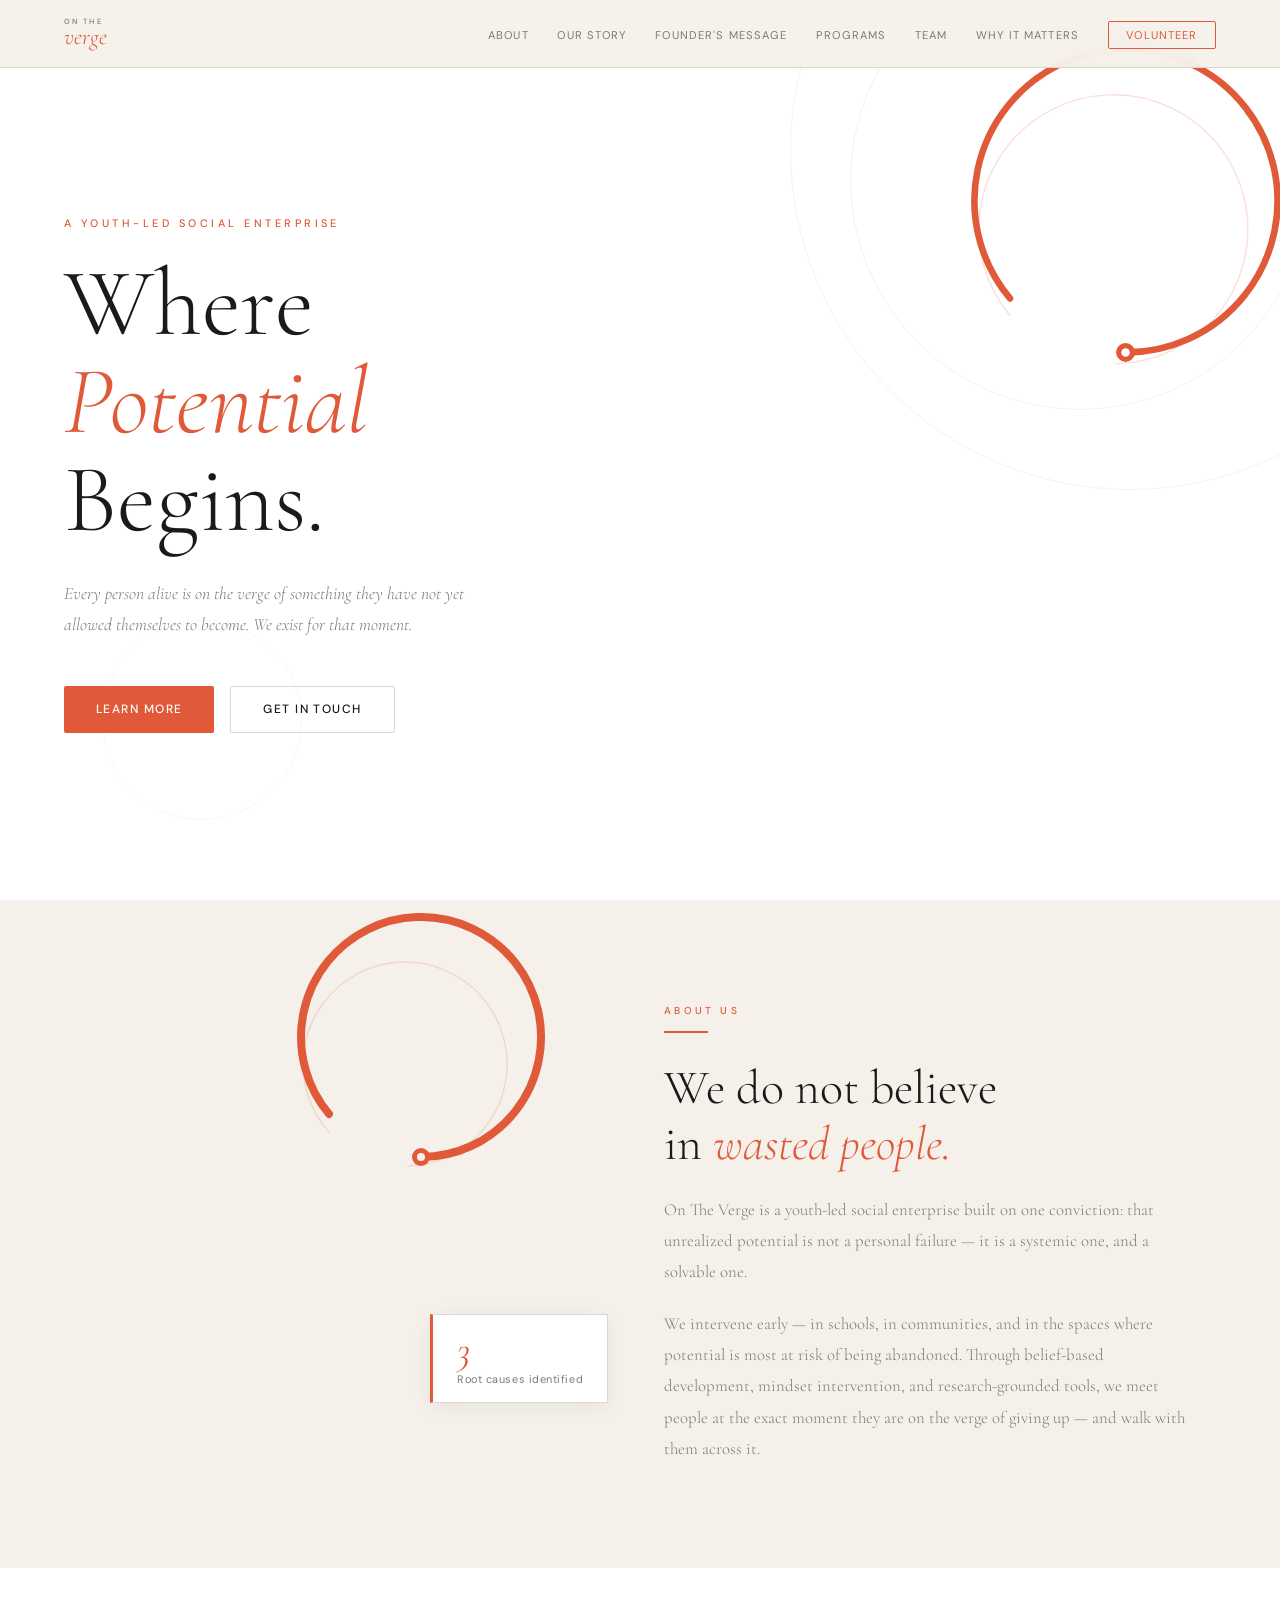
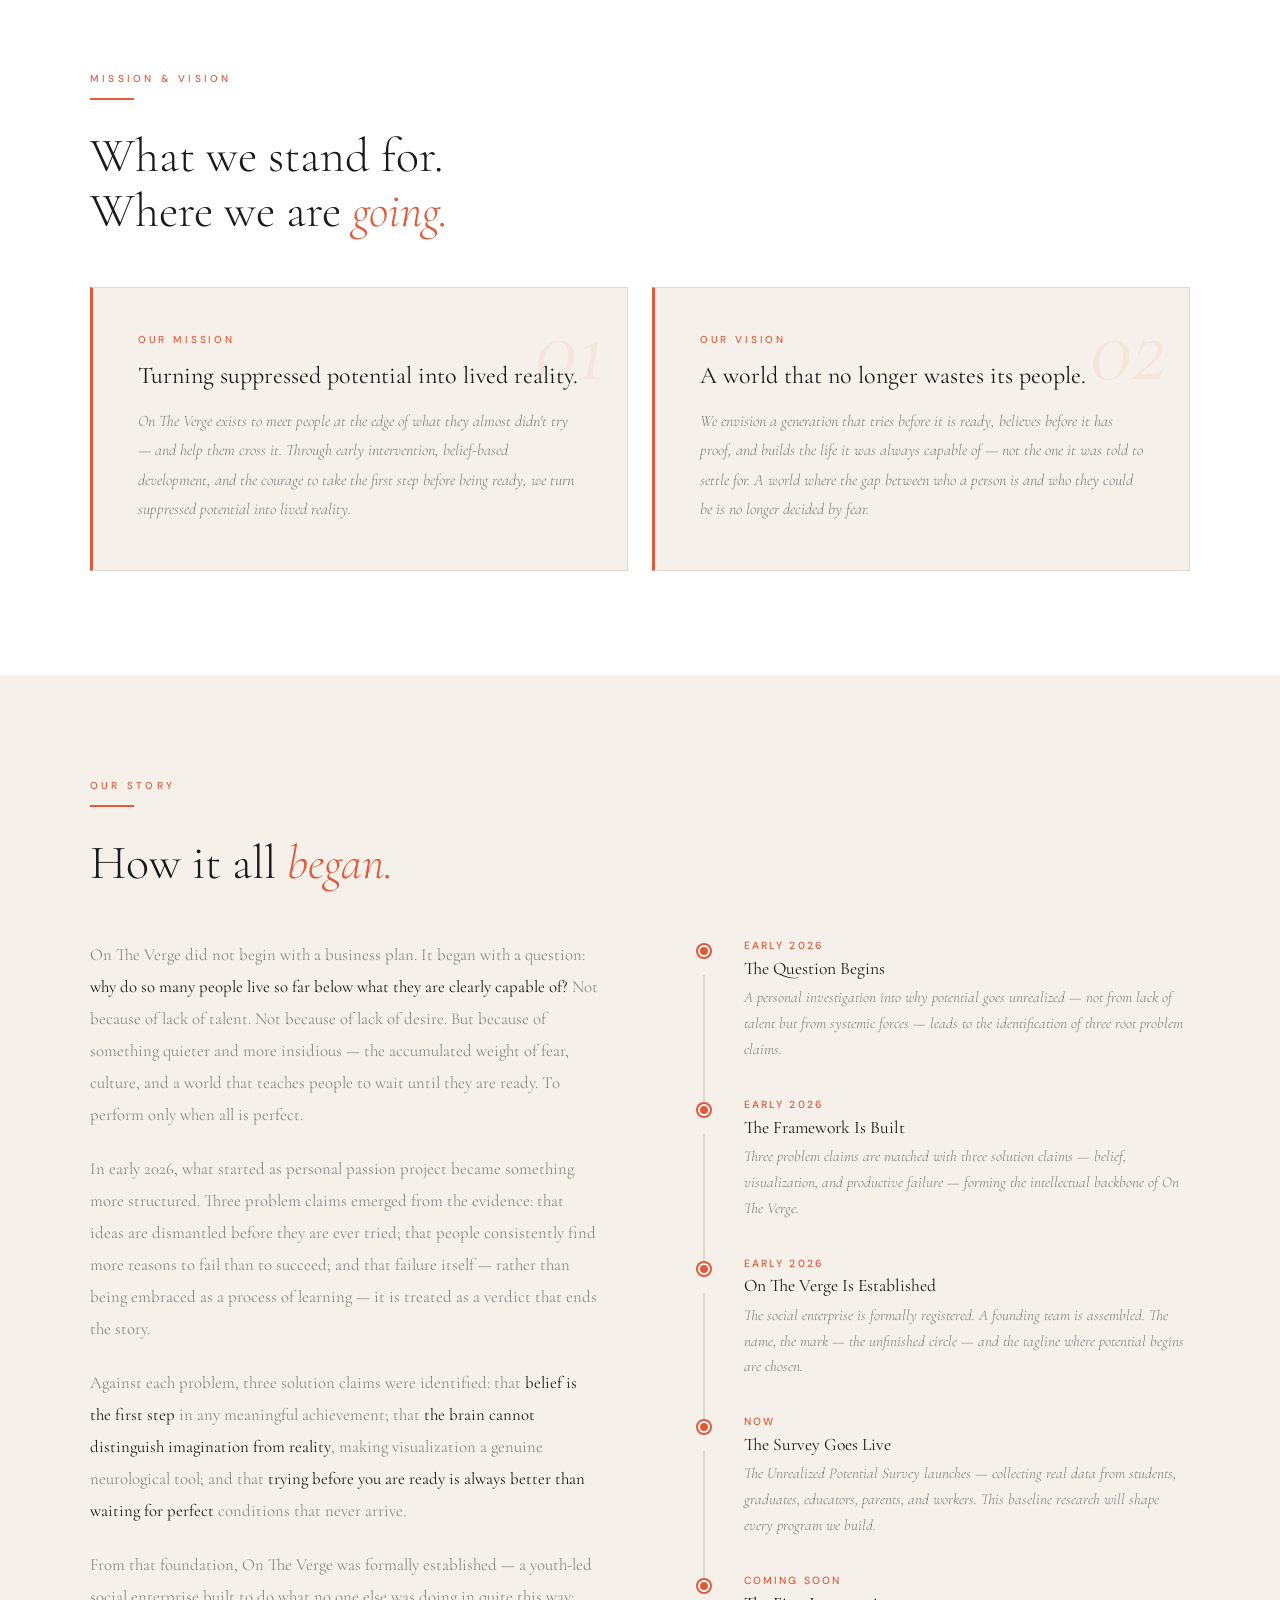
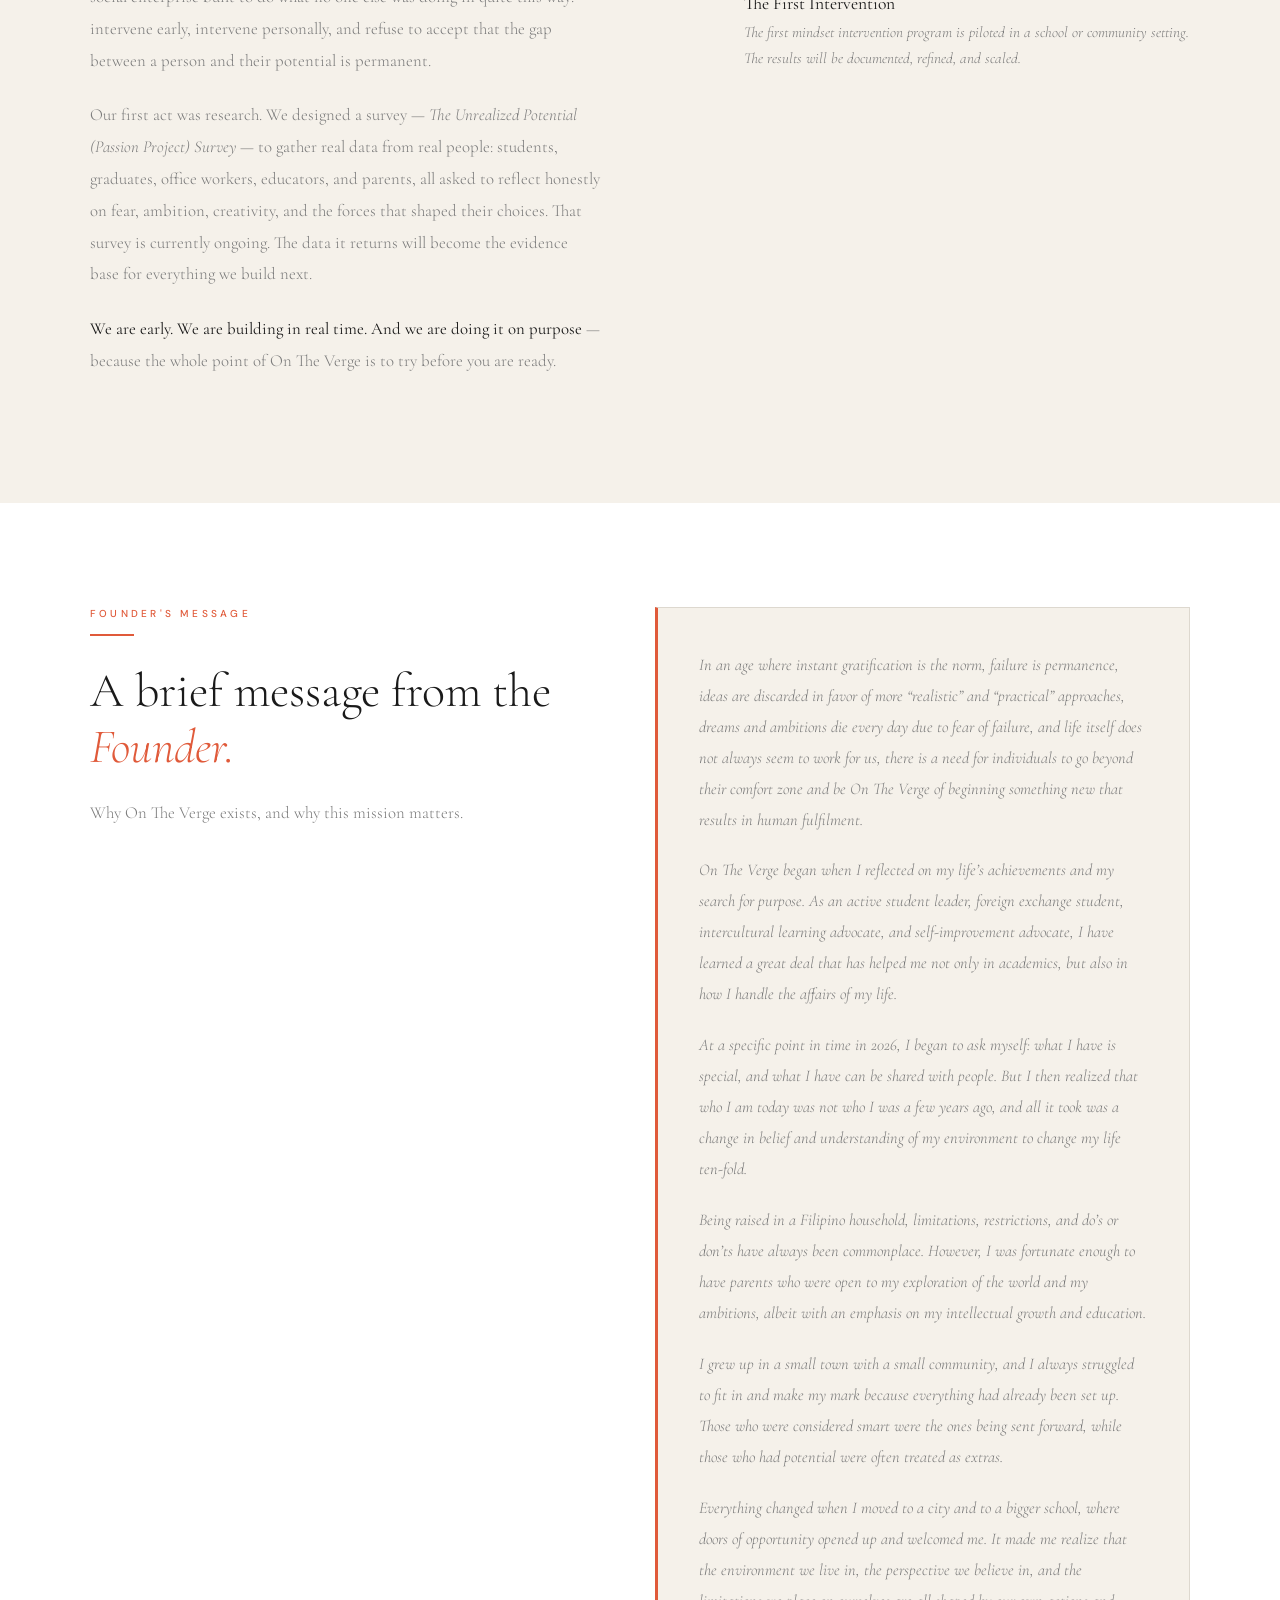
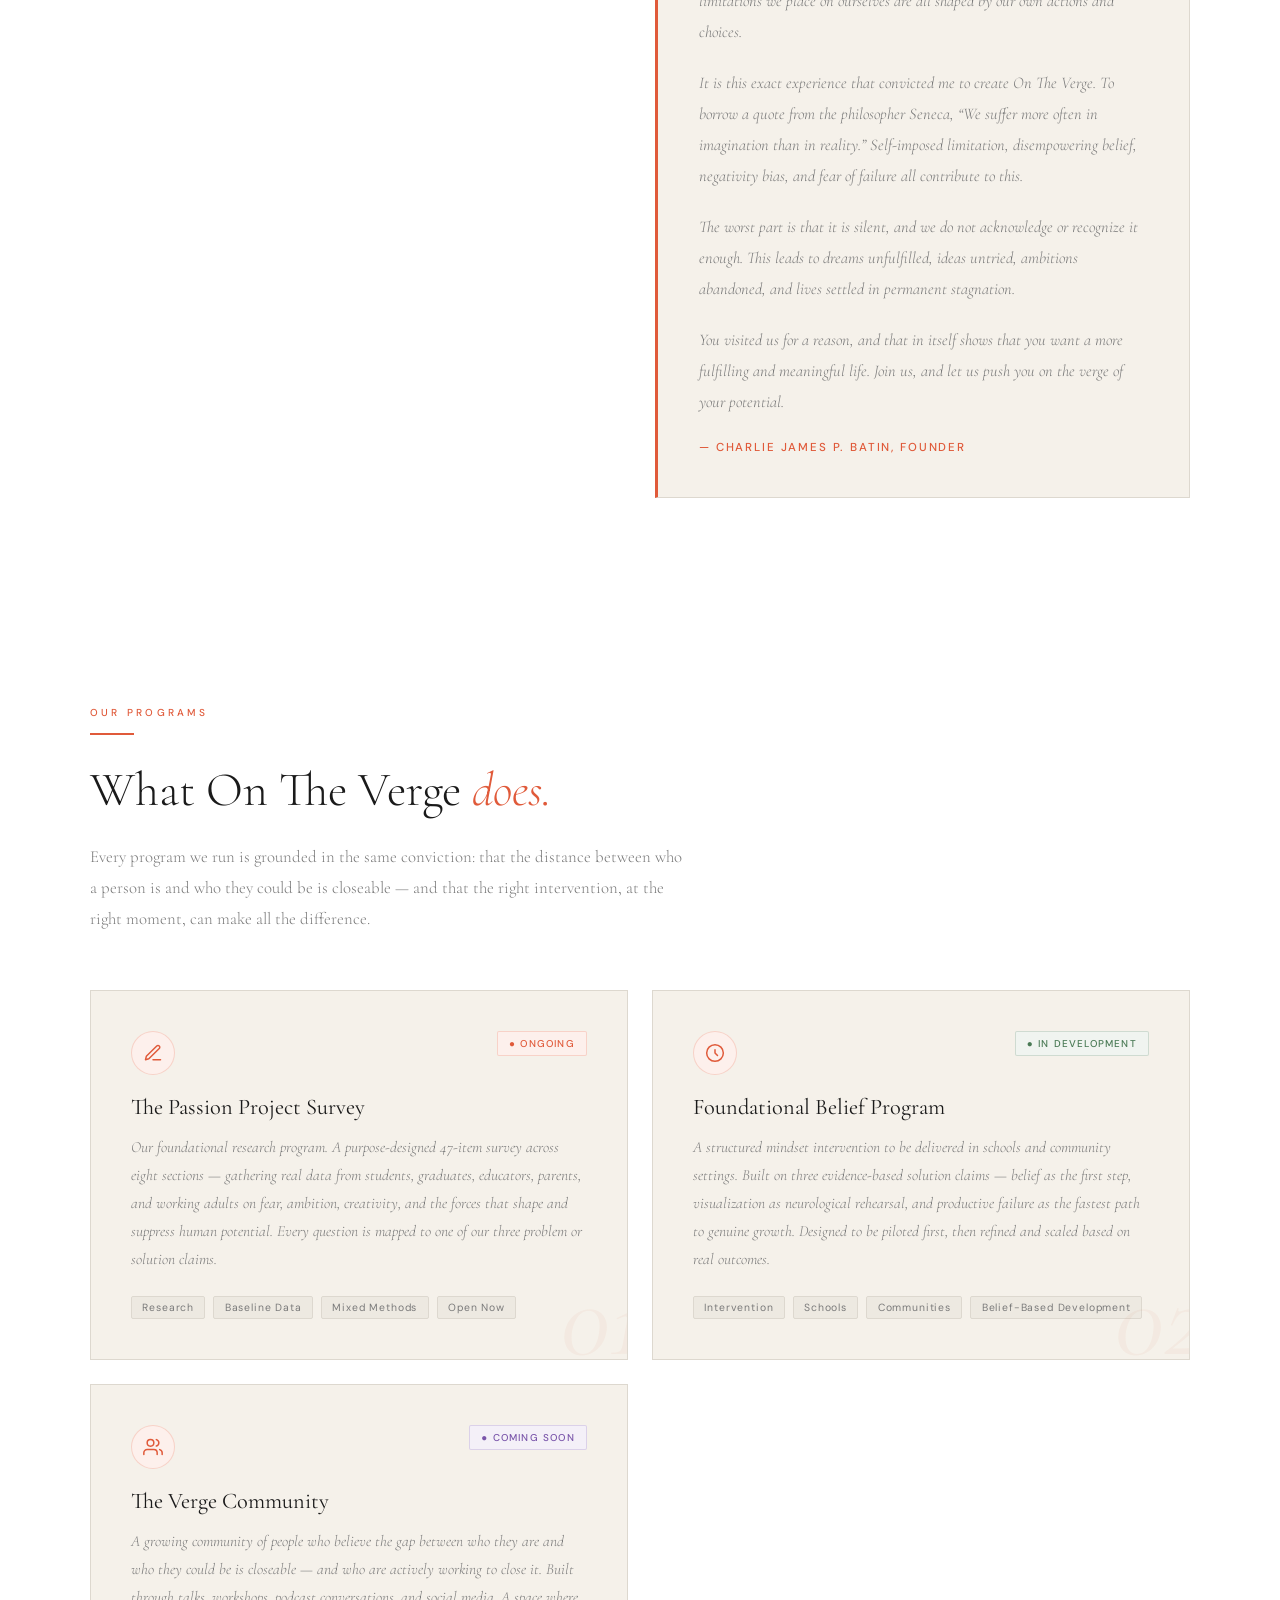
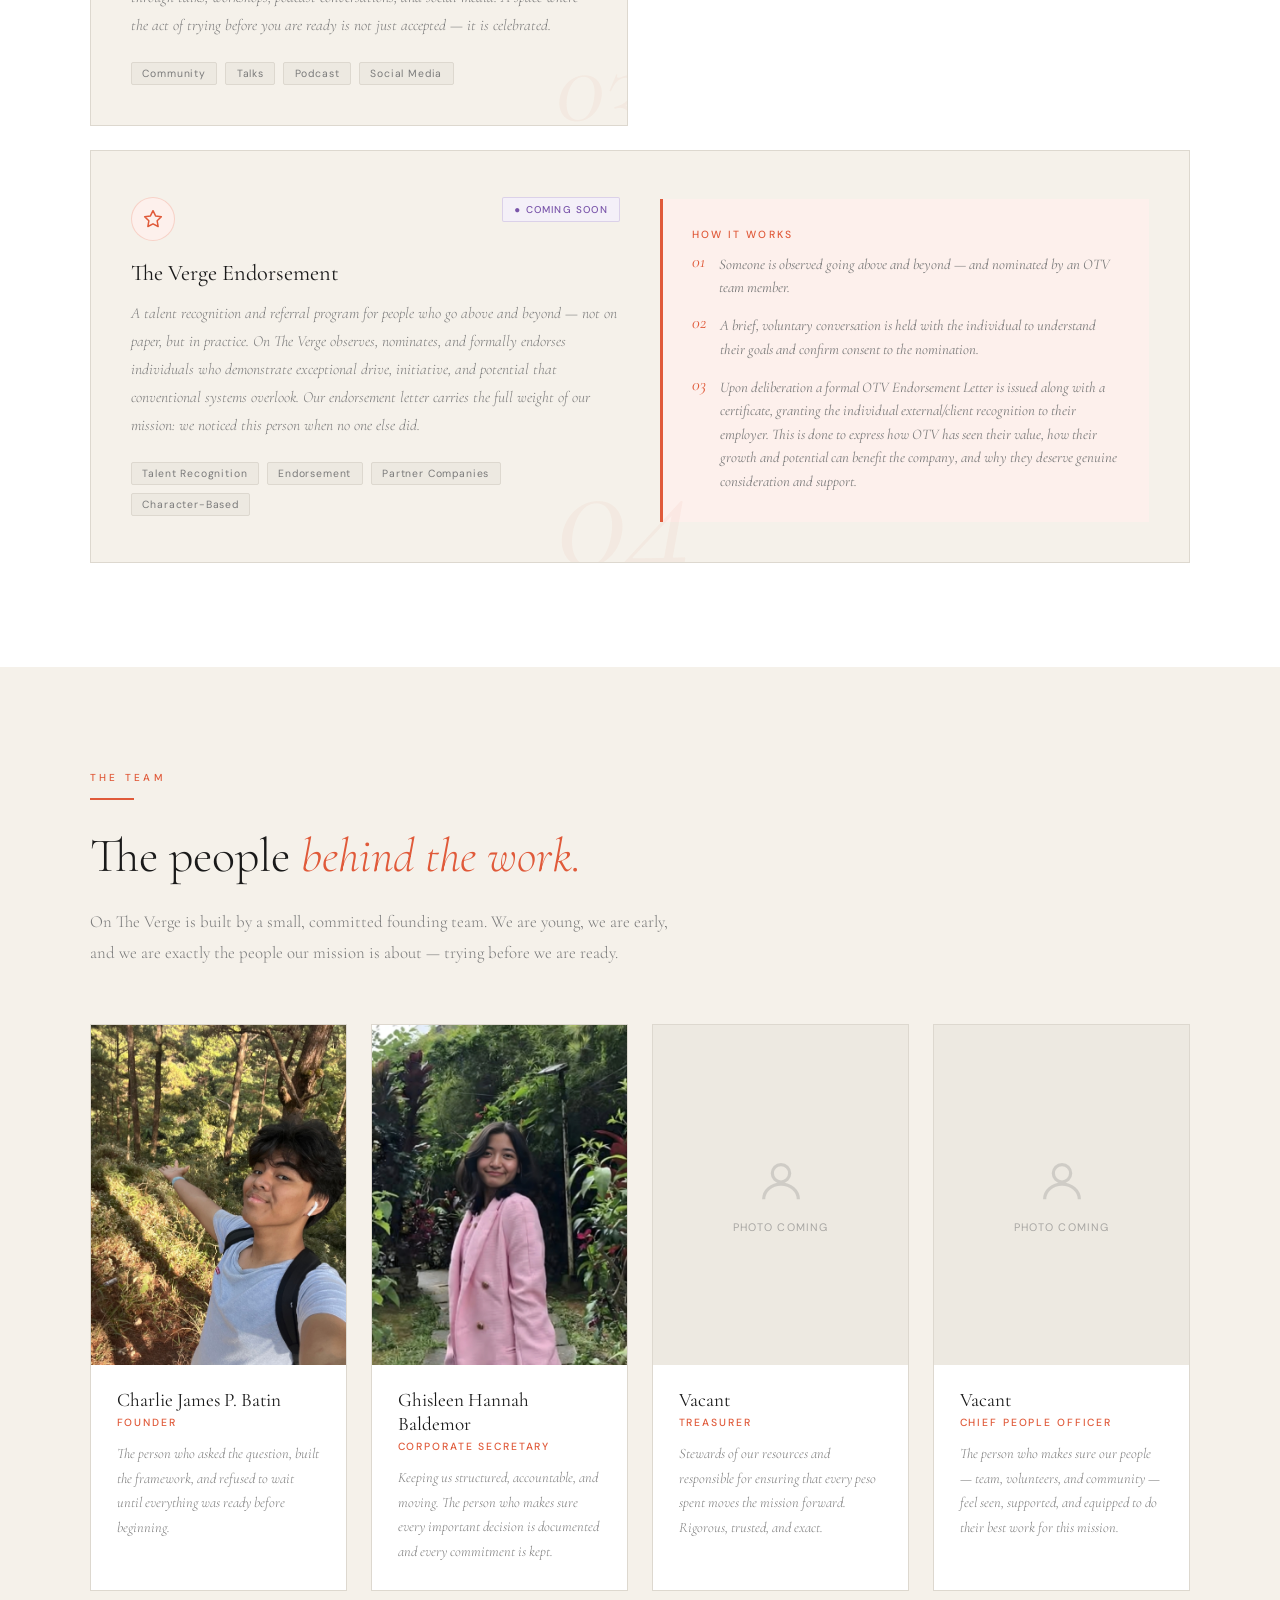
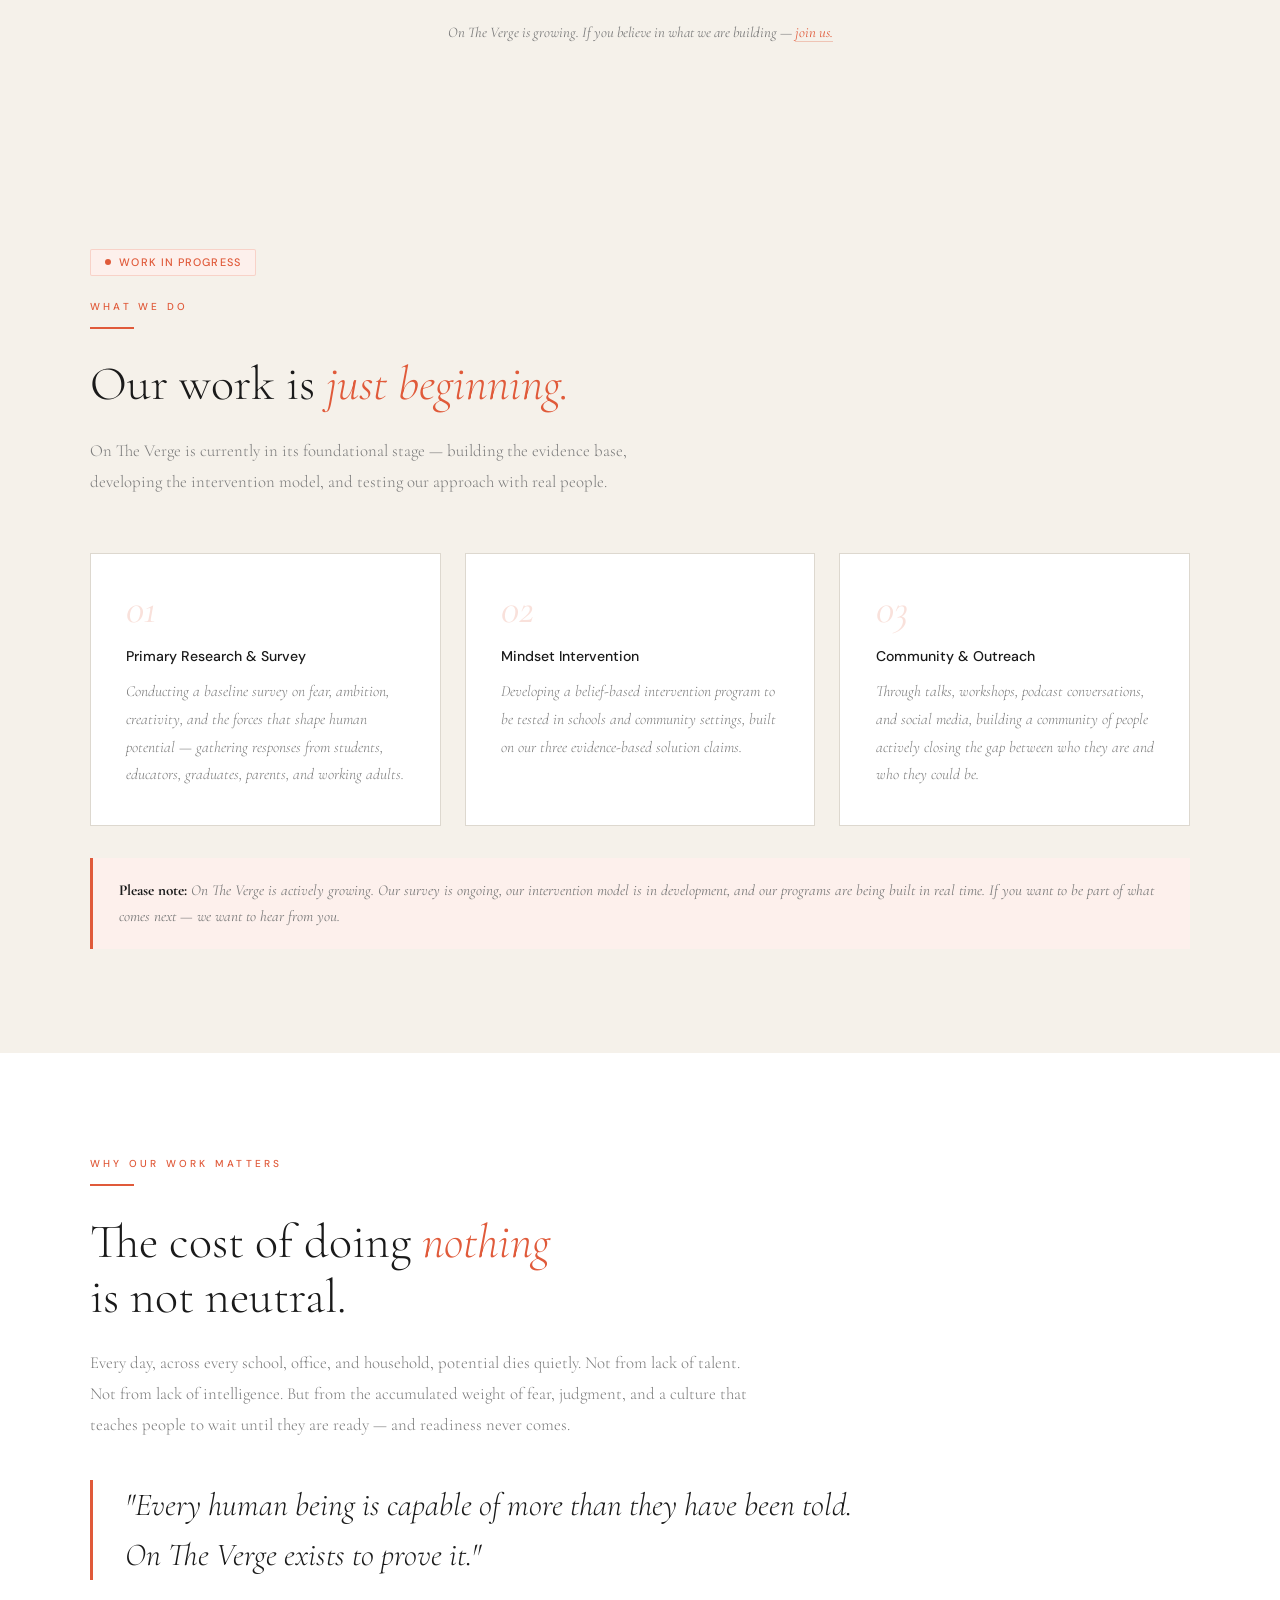
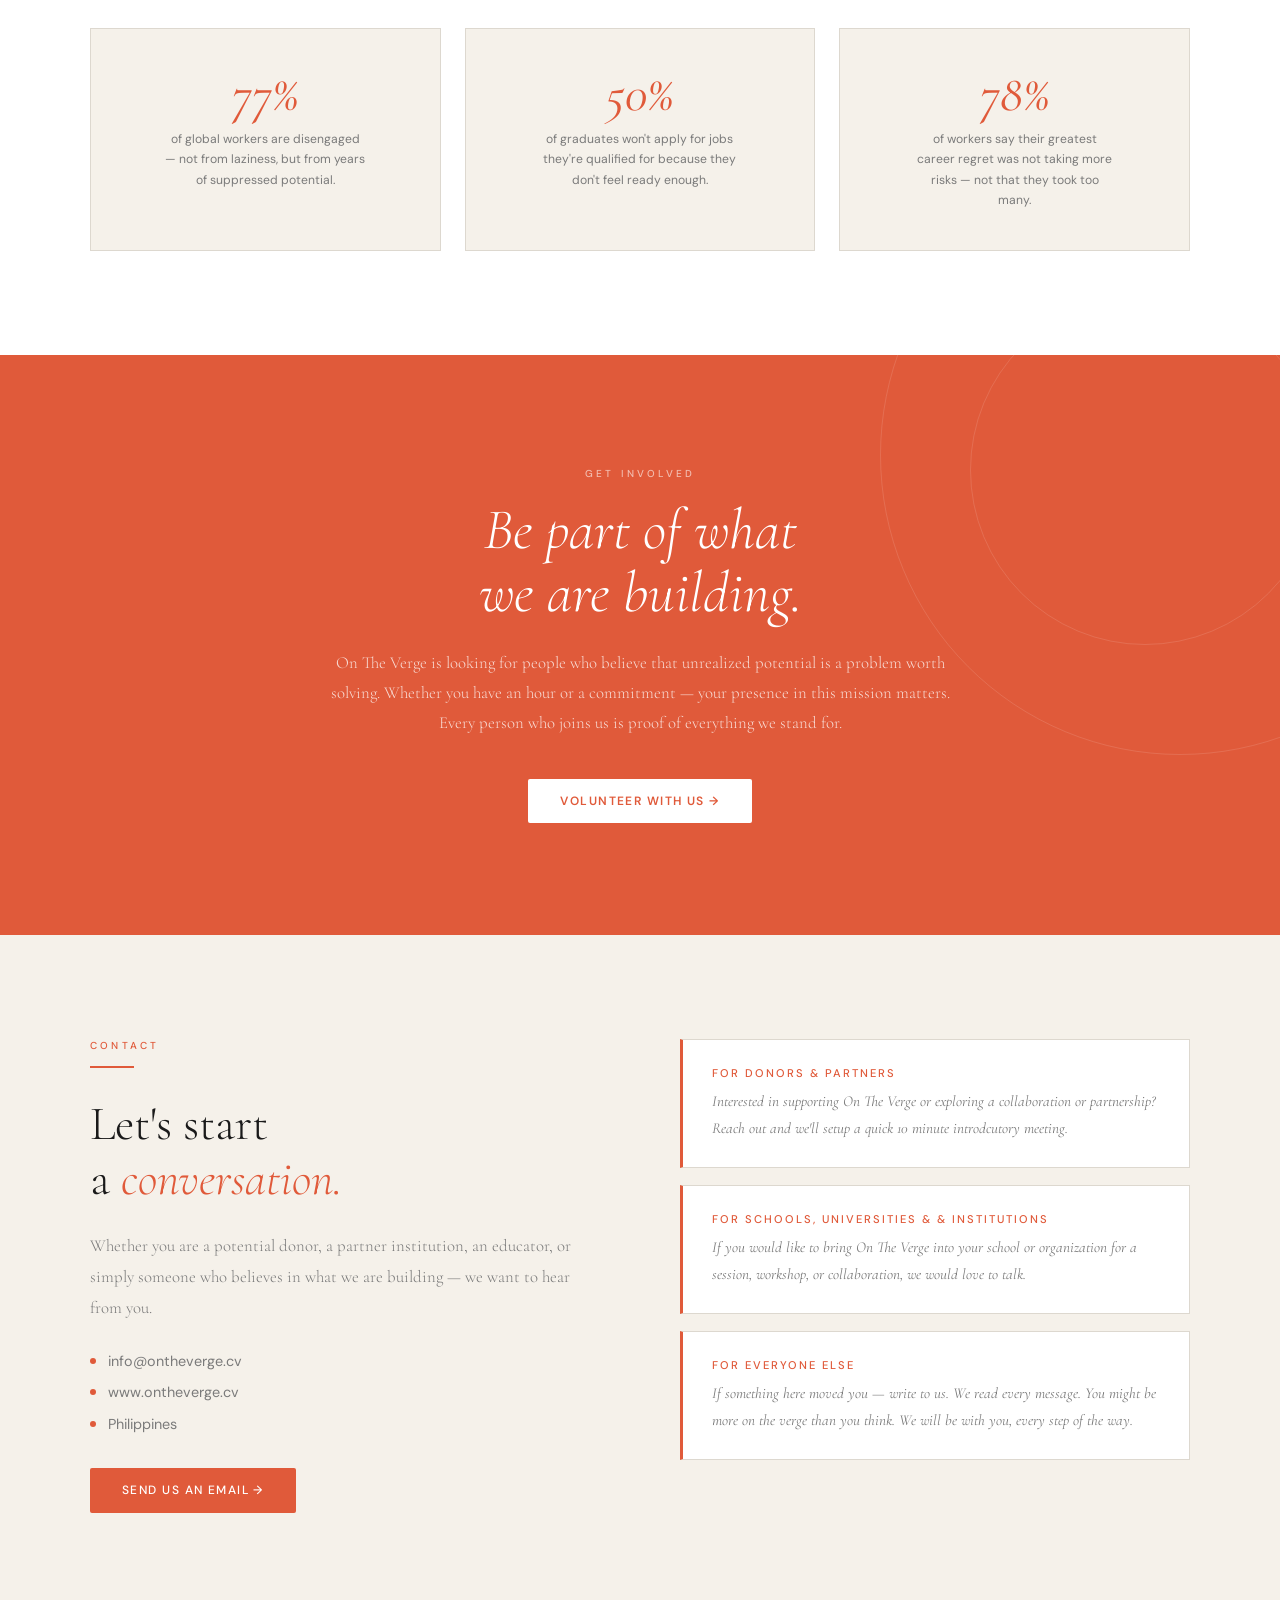
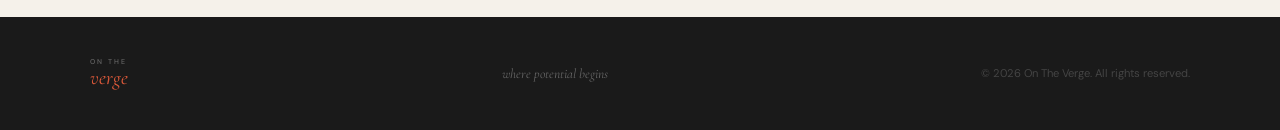
==== index.html @ 8a16936c "Update index.html" ====
<!DOCTYPE html>
<html lang="en">
<head>
  <meta charset="UTF-8" />
  <meta name="viewport" content="width=device-width, initial-scale=1.0" />
  <meta name="description" content="On The Verge — A youth-led social enterprise committed to unlocking human potential through belief, early intervention, and the courage to begin." />
  <meta property="og:title" content="On The Verge — Where Potential Begins" />
  <meta property="og:description" content="Every person alive is on the verge of something they have not yet allowed themselves to become." />
  <meta name="theme-color" content="#e05a3a" />
  <title>On The Verge — Where Potential Begins</title>
  <link rel="stylesheet" href="style.css" />
  <link rel="preconnect" href="https://fonts.googleapis.com" />
  <link rel="preconnect" href="https://fonts.gstatic.com" crossorigin />
</head>
<body>

<!-- ═══════════════════════════════════
     NAVIGATION
═══════════════════════════════════ -->
<nav role="navigation" aria-label="Main navigation">
  <a href="#hero" class="nav-logo" aria-label="On The Verge — home">
    <span class="above">On The</span>
    <span class="wordmark">verge</span>
  </a>
  <ul class="nav-links" id="nav-links" role="list">
    <li><a href="#about">About</a></li>
    <li><a href="#our-story">Our Story</a></li>
    <li><a href="#founders-message">Founder's Message</a></li>
    <li><a href="#programs">Programs</a></li>
    <li><a href="#team">Team</a></li>
    <li><a href="#why">Why It Matters</a></li>
    <li><a href="#volunteer" class="nav-cta">Volunteer</a></li>
  </ul>
  <button class="nav-toggle" id="nav-toggle" aria-label="Toggle navigation" aria-expanded="false">
    <span></span><span></span><span></span>
  </button>
</nav>


<!-- ═══════════════════════════════════
     HERO
═══════════════════════════════════ -->
<section id="hero" aria-labelledby="hero-title">
  <div class="hero-bg" aria-hidden="true">
    <div class="hero-circle hero-circle-1"></div>
    <div class="hero-circle hero-circle-2"></div>
    <div class="hero-circle hero-circle-3"></div>
  </div>

  <!-- Unfinished circle arc — mathematically correct coordinates
       Center: (190,190)  Radius: 160
       Start (top): (190, 30)
       End (~50° CW from top): x=190+160·sin50°≈312, y=190−160·cos50°≈87
       Large arc (>180°): flag=1  Clockwise: sweep=1 -->
  <div class="hero-arc-wrap" aria-hidden="true">
    <svg viewBox="0 0 380 380" fill="none" xmlns="http://www.w3.org/2000/svg">
      <path d="M 190 30 A 160 160 0 1 1 312 87"
        stroke="#e05a3a" stroke-width="7" stroke-linecap="round" fill="none"/>
      <path d="M 190 48 A 142 142 0 1 1 302 99"
        stroke="#e05a3a" stroke-width="1.5" stroke-linecap="round" fill="none" opacity="0.18"/>
      <circle cx="312" cy="87" r="10" fill="#e05a3a"/>
      <circle cx="312" cy="87" r="4.5" fill="#ffffff"/>
    </svg>
  </div>

  <div class="hero-content">
    <p class="hero-eyebrow">A Youth-Led Social Enterprise</p>
    <h1 class="hero-title" id="hero-title">
      Where<br><em>Potential</em><br>Begins.
    </h1>
    <p class="hero-sub">
      Every person alive is on the verge of something they have not yet allowed themselves to become. We exist for that moment.
    </p>
    <div class="hero-actions">
      <a href="#about" class="btn btn-primary">Learn More</a>
      <a href="#contact" class="btn btn-outline">Get In Touch</a>
    </div>
  </div>
</section>


<!-- ═══════════════════════════════════
     ABOUT US
═══════════════════════════════════ -->
<section id="about" aria-labelledby="about-title">
  <div class="about-grid">

    <div class="about-visual" aria-hidden="true">
      <div class="about-arc-box">
        <!-- Center: (150,150) Radius: 120
             End (~50°): x=150+120·sin50°≈242, y=150−120·cos50°≈73 -->
        <svg viewBox="0 0 300 300" fill="none" xmlns="http://www.w3.org/2000/svg">
          <path d="M 150 30 A 120 120 0 1 1 242 73"
            stroke="#e05a3a" stroke-width="8" stroke-linecap="round" fill="none"/>
          <path d="M 150 48 A 102 102 0 1 1 229 82"
            stroke="#e05a3a" stroke-width="1.5" stroke-linecap="round" fill="none" opacity="0.18"/>
          <circle cx="242" cy="73" r="9" fill="#e05a3a"/>
          <circle cx="242" cy="73" r="4" fill="#f5f1ea"/>
        </svg>
      </div>
      <div class="about-stat">
        <div class="num">3</div>
        <div class="lbl">Root causes identified</div>
      </div>
    </div>

    <div class="about-text reveal">
      <p class="section-label">About Us</p>
      <div class="coral-rule"></div>
      <h2 class="section-title" id="about-title">
        We do not believe<br>in <em>wasted people.</em>
      </h2>
      <p class="section-body">
        On The Verge is a youth-led social enterprise built on one conviction: that unrealized potential is not a personal failure — it is a systemic one, and a solvable one.
      </p>
      <br>
      <p class="section-body">
        We intervene early — in schools, in communities, and in the spaces where potential is most at risk of being abandoned. Through belief-based development, mindset intervention, and research-grounded tools, we meet people at the exact moment they are on the verge of giving up — and walk with them across it.
      </p>
    </div>

  </div>
</section>


<!-- ═══════════════════════════════════
     MISSION & VISION
═══════════════════════════════════ -->
<section id="mission" aria-labelledby="mission-title">
  <div class="mission-header">
    <p class="section-label reveal">Mission &amp; Vision</p>
    <div class="coral-rule reveal"></div>
    <h2 class="section-title reveal" id="mission-title">
      What we stand for.<br>Where we are <em>going.</em>
    </h2>
  </div>
  <div class="mv-grid">
    <article class="mv-card reveal">
      <div class="mv-card-bg-num" aria-hidden="true">01</div>
      <p class="mv-card-label">Our Mission</p>
      <h3 class="mv-card-title">Turning suppressed potential into lived reality.</h3>
      <p class="mv-card-body">On The Verge exists to meet people at the edge of what they almost didn't try — and help them cross it. Through early intervention, belief-based development, and the courage to take the first step before being ready, we turn suppressed potential into lived reality.</p>
    </article>
    <article class="mv-card reveal">
      <div class="mv-card-bg-num" aria-hidden="true">02</div>
      <p class="mv-card-label">Our Vision</p>
      <h3 class="mv-card-title">A world that no longer wastes its people.</h3>
      <p class="mv-card-body">We envision a generation that tries before it is ready, believes before it has proof, and builds the life it was always capable of — not the one it was told to settle for. A world where the gap between who a person is and who they could be is no longer decided by fear.</p>
    </article>
  </div>
</section>


<!-- ═══════════════════════════════════
     OUR STORY
═══════════════════════════════════ -->
<section id="our-story" aria-labelledby="story-title">
  <div class="story-inner">

    <p class="section-label reveal">Our Story</p>
    <div class="coral-rule reveal"></div>
    <h2 class="section-title reveal" id="story-title">
      How it all <em>began.</em>
    </h2>

    <div class="story-grid">

      <div class="story-text reveal">
        <p class="story-para">
          On The Verge did not begin with a business plan. It began with a question: <strong>why do so many people live so far below what they are clearly capable of?</strong> Not because of lack of talent. Not because of lack of desire. But because of something quieter and more insidious — the accumulated weight of fear, culture, and a world that teaches people to wait until they are ready. To perform only when all is perfect.
        </p>
        <p class="story-para">
          In early 2026, what started as personal passion project became something more structured. Three problem claims emerged from the evidence: that ideas are dismantled before they are ever tried; that people consistently find more reasons to fail than to succeed; and that failure itself — rather than being embraced as a process of learning — it is treated as a verdict that ends the story.
        </p>
        <p class="story-para">
          Against each problem, three solution claims were identified: that <strong>belief is the first step</strong> in any meaningful achievement; that <strong>the brain cannot distinguish imagination from reality</strong>, making visualization a genuine neurological tool; and that <strong>trying before you are ready is always better than waiting for perfect</strong> conditions that never arrive.
        </p>
        <p class="story-para">
          From that foundation, On The Verge was formally established — a youth-led social enterprise built to do what no one else was doing in quite this way: intervene early, intervene personally, and refuse to accept that the gap between a person and their potential is permanent.
        </p>
        <p class="story-para">
          Our first act was research. We designed a survey — <em>The Unrealized Potential (Passion Project) Survey</em> — to gather real data from real people: students, graduates, office workers, educators, and parents, all asked to reflect honestly on fear, ambition, creativity, and the forces that shaped their choices. That survey is currently ongoing. The data it returns will become the evidence base for everything we build next.
        </p>
        <p class="story-para">
          <strong>We are early. We are building in real time. And we are doing it on purpose</strong> — because the whole point of On The Verge is to try before you are ready.
        </p>
      </div>

      <div class="story-timeline reveal">
        <div class="timeline-item">
          <div class="tl-dot-wrap">
            <div class="tl-dot"></div>
            <div class="tl-line"></div>
          </div>
          <div class="tl-content">
            <p class="tl-date">Early 2026</p>
            <h3 class="tl-title">The Question Begins</h3>
            <p class="tl-desc">A personal investigation into why potential goes unrealized — not from lack of talent but from systemic forces — leads to the identification of three root problem claims.</p>
          </div>
        </div>
        <div class="timeline-item">
          <div class="tl-dot-wrap">
            <div class="tl-dot"></div>
            <div class="tl-line"></div>
          </div>
          <div class="tl-content">
            <p class="tl-date">Early 2026</p>
            <h3 class="tl-title">The Framework Is Built</h3>
            <p class="tl-desc">Three problem claims are matched with three solution claims — belief, visualization, and productive failure — forming the intellectual backbone of On The Verge.</p>
          </div>
        </div>
        <div class="timeline-item">
          <div class="tl-dot-wrap">
            <div class="tl-dot"></div>
            <div class="tl-line"></div>
          </div>
          <div class="tl-content">
            <p class="tl-date">Early 2026</p>
            <h3 class="tl-title">On The Verge Is Established</h3>
            <p class="tl-desc">The social enterprise is formally registered. A founding team is assembled. The name, the mark — the unfinished circle — and the tagline <em>where potential begins</em> are chosen.</p>
          </div>
        </div>
        <div class="timeline-item">
          <div class="tl-dot-wrap">
            <div class="tl-dot"></div>
            <div class="tl-line"></div>
          </div>
          <div class="tl-content">
            <p class="tl-date">Now</p>
            <h3 class="tl-title">The Survey Goes Live</h3>
            <p class="tl-desc">The Unrealized Potential Survey launches — collecting real data from students, graduates, educators, parents, and workers. This baseline research will shape every program we build.</p>
          </div>
        </div>
        <div class="timeline-item">
          <div class="tl-dot-wrap">
            <div class="tl-dot"></div>
          </div>
          <div class="tl-content">
            <p class="tl-date">Coming Soon</p>
            <h3 class="tl-title">The First Intervention</h3>
            <p class="tl-desc">The first mindset intervention program is piloted in a school or community setting. The results will be documented, refined, and scaled.</p>
          </div>
        </div>
      </div>

    </div>
  </div>
</section>

  <!-- ═══════════════════════════════════
     FOUNDER'S MESSAGE
═══════════════════════════════════ -->
<section id="founders-message" aria-labelledby="founders-message-title">
  <div class="inner founders-message-grid">

    <div class="founders-message-intro reveal">
      <p class="section-label">Founder's Message</p>
      <div class="coral-rule"></div>
      <h2 class="section-title" id="founders-message-title">
        A brief message from the <em>Founder.</em>
      </h2>
      <p class="section-body">
        Why On The Verge exists, and why this mission matters.
      </p>
    </div>

    <article class="founders-message-card reveal">
      <p class="founders-message-text">
        In an age where instant gratification is the norm, failure is permanence, ideas are discarded in favor of more “realistic” and “practical” approaches, dreams and ambitions die every day due to fear of failure, and life itself does not always seem to work for us, there is a need for individuals to go beyond their comfort zone and be On The Verge of beginning something new that results in human fulfilment.
      </p>

      <p class="founders-message-text">
        On The Verge began when I reflected on my life’s achievements and my search for purpose. As an active student leader, foreign exchange student, intercultural learning advocate, and self-improvement advocate, I have learned a great deal that has helped me not only in academics, but also in how I handle the affairs of my life.
      </p>

      <p class="founders-message-text">
        At a specific point in time in 2026, I began to ask myself: what I have is special, and what I have can be shared with people. But I then realized that who I am today was not who I was a few years ago, and all it took was a change in belief and understanding of my environment to change my life ten-fold.
      </p>

      <p class="founders-message-text">
        Being raised in a Filipino household, limitations, restrictions, and do’s or don’ts have always been commonplace. However, I was fortunate enough to have parents who were open to my exploration of the world and my ambitions, albeit with an emphasis on my intellectual growth and education.
      </p>

      <p class="founders-message-text">
        I grew up in a small town with a small community, and I always struggled to fit in and make my mark because everything had already been set up. Those who were considered smart were the ones being sent forward, while those who had potential were often treated as extras.
      </p>

      <p class="founders-message-text">
        Everything changed when I moved to a city and to a bigger school, where doors of opportunity opened up and welcomed me. It made me realize that the environment we live in, the perspective we believe in, and the limitations we place on ourselves are all shaped by our own actions and choices.
      </p>

      <p class="founders-message-text">
        It is this exact experience that convicted me to create On The Verge. To borrow a quote from the philosopher Seneca, “We suffer more often in imagination than in reality.” Self-imposed limitation, disempowering belief, negativity bias, and fear of failure all contribute to this.
      </p>

      <p class="founders-message-text">
        The worst part is that it is silent, and we do not acknowledge or recognize it enough. This leads to dreams unfulfilled, ideas untried, ambitions abandoned, and lives settled in permanent stagnation.
      </p>

      <p class="founders-message-text">
        You visited us for a reason, and that in itself shows that you want a more fulfilling and meaningful life. Join us, and let us push you on the verge of your potential.
      </p>

      <p class="founders-message-signoff">— Charlie James P. Batin, Founder</p>
    </article>

  </div>
</section>


<!-- ═══════════════════════════════════
     PROGRAMS
═══════════════════════════════════ -->
<section id="programs" aria-labelledby="programs-title">
  <div class="programs-header">
    <p class="section-label reveal">Our Programs</p>
    <div class="coral-rule reveal"></div>
    <h2 class="section-title reveal" id="programs-title">
      What On The Verge <em>does.</em>
    </h2>
    <p class="section-body reveal">
      Every program we run is grounded in the same conviction: that the distance between who a person is and who they could be is closeable — and that the right intervention, at the right moment, can make all the difference.
    </p>
  </div>

  <div class="programs-grid">

    <!-- Program 1 -->
    <article class="program-card reveal">
      <div class="program-card-bg" aria-hidden="true">01</div>
      <div class="program-card-top">
        <div class="program-icon" aria-hidden="true">
          <svg viewBox="0 0 24 24" fill="none" stroke="#e05a3a" stroke-width="1.8" stroke-linecap="round" stroke-linejoin="round">
            <path d="M12 20h9"/><path d="M16.5 3.5a2.121 2.121 0 0 1 3 3L7 19l-4 1 1-4L16.5 3.5z"/>
          </svg>
        </div>
        <span class="program-status status-ongoing">● Ongoing</span>
      </div>
      <h3 class="program-card-title">The Passion Project Survey</h3>
      <p class="program-card-body">
        Our foundational research program. A purpose-designed 47-item survey across eight sections — gathering real data from students, graduates, educators, parents, and working adults on fear, ambition, creativity, and the forces that shape and suppress human potential. Every question is mapped to one of our three problem or solution claims.
      </p>
      <div class="program-tags">
        <span class="program-tag">Research</span>
        <span class="program-tag">Baseline Data</span>
        <span class="program-tag">Mixed Methods</span>
        <span class="program-tag">Open Now</span>
      </div>
    </article>

    <!-- Program 2 -->
    <article class="program-card reveal">
      <div class="program-card-bg" aria-hidden="true">02</div>
      <div class="program-card-top">
        <div class="program-icon" aria-hidden="true">
          <svg viewBox="0 0 24 24" fill="none" stroke="#e05a3a" stroke-width="1.8" stroke-linecap="round" stroke-linejoin="round">
            <circle cx="12" cy="12" r="10"/><path d="M12 8v4l3 3"/>
          </svg>
        </div>
        <span class="program-status status-dev">● In Development</span>
      </div>
      <h3 class="program-card-title">Foundational Belief Program</h3>
      <p class="program-card-body">
        A structured mindset intervention to be delivered in schools and community settings. Built on three evidence-based solution claims — belief as the first step, visualization as neurological rehearsal, and productive failure as the fastest path to genuine growth. Designed to be piloted first, then refined and scaled based on real outcomes.
      </p>
      <div class="program-tags">
        <span class="program-tag">Intervention</span>
        <span class="program-tag">Schools</span>
        <span class="program-tag">Communities</span>
        <span class="program-tag">Belief-Based Development</span>
      </div>
    </article>

    <!-- Program 3 -->
    <article class="program-card reveal">
      <div class="program-card-bg" aria-hidden="true">03</div>
      <div class="program-card-top">
        <div class="program-icon" aria-hidden="true">
          <svg viewBox="0 0 24 24" fill="none" stroke="#e05a3a" stroke-width="1.8" stroke-linecap="round" stroke-linejoin="round">
            <path d="M17 21v-2a4 4 0 0 0-4-4H5a4 4 0 0 0-4 4v2"/><circle cx="9" cy="7" r="4"/><path d="M23 21v-2a4 4 0 0 0-3-3.87"/><path d="M16 3.13a4 4 0 0 1 0 7.75"/>
          </svg>
        </div>
        <span class="program-status status-coming">● Coming Soon</span>
      </div>
      <h3 class="program-card-title">The Verge Community</h3>
      <p class="program-card-body">
        A growing community of people who believe the gap between who they are and who they could be is closeable — and who are actively working to close it. Built through talks, workshops, podcast conversations, and social media. A space where the act of trying before you are ready is not just accepted — it is celebrated.
      </p>
      <div class="program-tags">
        <span class="program-tag">Community</span>
        <span class="program-tag">Talks</span>
        <span class="program-tag">Podcast</span>
        <span class="program-tag">Social Media</span>
      </div>
    </article>

    <!-- Program 4 — Recognition (wide) -->
    <article class="program-card wide reveal" aria-labelledby="recognition-title">
      <div>
        <div class="program-card-top">
          <div class="program-icon" aria-hidden="true">
            <svg viewBox="0 0 24 24" fill="none" stroke="#e05a3a" stroke-width="1.8" stroke-linecap="round" stroke-linejoin="round">
              <polygon points="12 2 15.09 8.26 22 9.27 17 14.14 18.18 21.02 12 17.77 5.82 21.02 7 14.14 2 9.27 8.91 8.26 12 2"/>
            </svg>
          </div>
          <span class="program-status status-coming">● Coming Soon</span>
        </div>
        <h3 class="program-card-title" id="recognition-title">The Verge Endorsement</h3>
        <p class="program-card-body">
          A talent recognition and referral program for people who go above and beyond — not on paper, but in practice. On The Verge observes, nominates, and formally endorses individuals who demonstrate exceptional drive, initiative, and potential that conventional systems overlook. Our endorsement letter carries the full weight of our mission: <em>we noticed this person when no one else did.</em>
        </p>
        <div class="program-tags">
          <span class="program-tag">Talent Recognition</span>
          <span class="program-tag">Endorsement</span>
          <span class="program-tag">Partner Companies</span>
          <span class="program-tag">Character-Based</span>
        </div>
      </div>
      <div>
        <div style="background: var(--coral-light); border-left: 3px solid var(--coral); padding: 1.8rem; margin-top: 0.5rem;">
          <p style="font-family: var(--sans); font-size: 0.65rem; font-weight: 500; letter-spacing: 0.2em; text-transform: uppercase; color: var(--coral); margin-bottom: 0.75rem;">How It Works</p>
          <div style="display: flex; flex-direction: column; gap: 0.9rem;">
            <div style="display: flex; gap: 0.9rem; align-items: flex-start;">
              <span style="font-family: var(--serif); font-size: 1.1rem; font-style: italic; color: var(--coral); line-height: 1; flex-shrink: 0;">01</span>
              <p style="font-family: var(--serif); font-size: 0.92rem; font-style: italic; color: var(--gray); line-height: 1.6;">Someone is observed going above and beyond — and nominated by an OTV team member.</p>
            </div>
            <div style="display: flex; gap: 0.9rem; align-items: flex-start;">
              <span style="font-family: var(--serif); font-size: 1.1rem; font-style: italic; color: var(--coral); line-height: 1; flex-shrink: 0;">02</span>
              <p style="font-family: var(--serif); font-size: 0.92rem; font-style: italic; color: var(--gray); line-height: 1.6;">A brief, voluntary conversation is held with the individual to understand their goals and confirm consent to the nomination.</p>
            </div>
            <div style="display: flex; gap: 0.9rem; align-items: flex-start;">
              <span style="font-family: var(--serif); font-size: 1.1rem; font-style: italic; color: var(--coral); line-height: 1; flex-shrink: 0;">03</span>
              <p style="font-family: var(--serif); font-size: 0.92rem; font-style: italic; color: var(--gray); line-height: 1.6;">Upon deliberation a formal OTV Endorsement Letter is issued along with a certificate, granting the individual external/client recognition to their employer. This is done to express how OTV has seen their value, how their growth and potential can benefit the company, and why they deserve genuine consideration and support.</p>
            </div>
          </div>
        </div>
      </div>
      <div class="program-card-bg" aria-hidden="true" style="right: 45%; bottom: -2rem;">04</div>
    </article>

  </div>
</section>


<!-- ═══════════════════════════════════
     TEAM
═══════════════════════════════════ -->
<section id="team" aria-labelledby="team-title">
  <div class="team-header">
    <p class="section-label reveal">The Team</p>
    <div class="coral-rule reveal"></div>
    <h2 class="section-title reveal" id="team-title">
      The people <em>behind the work.</em>
    </h2>
    <p class="section-body reveal">
      On The Verge is built by a small, committed founding team. We are young, we are early, and we are exactly the people our mission is about — trying before we are ready.
    </p>
  </div>

  <div class="team-grid">

    <!-- Founder — has photo -->
    <article class="team-card reveal">
      <div class="team-photo">
        <!-- Replace src with actual photo path e.g. images/founder.jpg -->
        <img
          src="images/founder.jpg"
          alt="Portrait of the Founder"
          onerror="this.parentElement.innerHTML='<div class=\'team-photo-placeholder\'><svg viewBox=\'0 0 24 24\' fill=\'none\' stroke=\'#7a7a7a\' stroke-width=\'1.5\'><circle cx=\'12\' cy=\'8\' r=\'4\'/><path d=\'M4 20c0-4 3.6-7 8-7s8 3 8 7\'/></svg><span>Photo coming</span></div>'"
        />
      </div>
      <div class="team-info">
        <h3 class="team-name">Charlie James P. Batin</h3>
        <p class="team-role">Founder</p>
        <p class="team-bio">The person who asked the question, built the framework, and refused to wait until everything was ready before beginning.</p>
      </div>
    </article>

    <!-- Corporate Secretary — has photo -->
    <article class="team-card reveal">
      <div class="team-photo">
        <!-- Replace src with actual photo path e.g. images/secretary.jpg -->
        <img
          src="images/secretary.jpg"
          alt="Portrait of the Corporate Secretary"
          onerror="this.parentElement.innerHTML='<div class=\'team-photo-placeholder\'><svg viewBox=\'0 0 24 24\' fill=\'none\' stroke=\'#7a7a7a\' stroke-width=\'1.5\'><circle cx=\'12\' cy=\'8\' r=\'4\'/><path d=\'M4 20c0-4 3.6-7 8-7s8 3 8 7\'/></svg><span>Photo coming</span></div>'"
        />
      </div>
      <div class="team-info">
        <h3 class="team-name">Ghisleen Hannah Baldemor</h3>
        <p class="team-role">Corporate Secretary</p>
        <p class="team-bio">Keeping us structured, accountable, and moving. The person who makes sure every important decision is documented and every commitment is kept.</p>
      </div>
    </article>

    <!-- Treasurer — no photo -->
    <article class="team-card reveal">
      <div class="team-photo">
        <div class="team-photo-placeholder">
          <svg viewBox="0 0 24 24" fill="none" stroke="#7a7a7a" stroke-width="1.5" aria-hidden="true">
            <circle cx="12" cy="8" r="4"/>
            <path d="M4 20c0-4 3.6-7 8-7s8 3 8 7"/>
          </svg>
          <span>Photo coming</span>
        </div>
      </div>
      <div class="team-info">
        <h3 class="team-name">Vacant</h3>
        <p class="team-role">Treasurer</p>
        <p class="team-bio">Stewards of our resources and responsible for ensuring that every peso spent moves the mission forward. Rigorous, trusted, and exact.</p>
      </div>
    </article>

    <!-- Chief People Officer — no photo -->
    <article class="team-card reveal">
      <div class="team-photo">
        <div class="team-photo-placeholder">
          <svg viewBox="0 0 24 24" fill="none" stroke="#7a7a7a" stroke-width="1.5" aria-hidden="true">
            <circle cx="12" cy="8" r="4"/>
            <path d="M4 20c0-4 3.6-7 8-7s8 3 8 7"/>
          </svg>
          <span>Photo coming</span>
        </div>
      </div>
      <div class="team-info">
        <h3 class="team-name">Vacant</h3>
        <p class="team-role">Chief People Officer</p>
        <p class="team-bio">The person who makes sure our people — team, volunteers, and community — feel seen, supported, and equipped to do their best work for this mission.</p>
      </div>
    </article>

  </div>

  <p class="team-note reveal">
    On The Verge is growing. If you believe in what we are building —
    <a href="#volunteer" style="color: var(--coral); border-bottom: 1px solid rgba(224,90,58,0.3);">join us.</a>
  </p>
</section>


<!-- ═══════════════════════════════════
     WHAT WE DO
═══════════════════════════════════ -->
<section id="what-we-do" aria-labelledby="wwd-title">
  <div class="wwd-header">
    <div class="wwd-badge">
      <span class="dot" aria-hidden="true"></span>
      Work in Progress
    </div>
    <p class="section-label">What We Do</p>
    <div class="coral-rule"></div>
    <h2 class="section-title reveal" id="wwd-title">Our work is <em>just beginning.</em></h2>
    <p class="section-body reveal">On The Verge is currently in its foundational stage — building the evidence base, developing the intervention model, and testing our approach with real people.</p>
  </div>
  <div class="wwd-cards">
    <article class="wwd-card reveal">
      <div class="wwd-card-num" aria-hidden="true">01</div>
      <h3 class="wwd-card-title">Primary Research &amp; Survey</h3>
      <p class="wwd-card-body">Conducting a baseline survey on fear, ambition, creativity, and the forces that shape human potential — gathering responses from students, educators, graduates, parents, and working adults.</p>
    </article>
    <article class="wwd-card reveal">
      <div class="wwd-card-num" aria-hidden="true">02</div>
      <h3 class="wwd-card-title">Mindset Intervention</h3>
      <p class="wwd-card-body">Developing a belief-based intervention program to be tested in schools and community settings, built on our three evidence-based solution claims.</p>
    </article>
    <article class="wwd-card reveal">
      <div class="wwd-card-num" aria-hidden="true">03</div>
      <h3 class="wwd-card-title">Community &amp; Outreach</h3>
      <p class="wwd-card-body">Through talks, workshops, podcast conversations, and social media, building a community of people actively closing the gap between who they are and who they could be.</p>
    </article>
  </div>
  <div class="wwd-note reveal" role="note">
    <strong>Please note:</strong> On The Verge is actively growing. Our survey is ongoing, our intervention model is in development, and our programs are being built in real time. If you want to be part of what comes next — we want to hear from you.
  </div>
</section>


<!-- ═══════════════════════════════════
     WHY IT MATTERS
═══════════════════════════════════ -->
<section id="why" aria-labelledby="why-title">
  <div class="why-inner">
    <p class="section-label reveal">Why Our Work Matters</p>
    <div class="coral-rule reveal"></div>
    <h2 class="section-title reveal" id="why-title">
      The cost of doing <em>nothing</em><br>is not neutral.
    </h2>
    <p class="why-body reveal">
      Every day, across every school, office, and household, potential dies quietly. Not from lack of talent. Not from lack of intelligence. But from the accumulated weight of fear, judgment, and a culture that teaches people to wait until they are ready — and readiness never comes.
    </p>
    <blockquote class="why-quote reveal">
      "Every human being is capable of more than they have been told. On The Verge exists to prove it."
    </blockquote>
    <div class="why-stats">
      <div class="why-stat reveal">
        <div class="big">77%</div>
        <p class="desc">of global workers are disengaged — not from laziness, but from years of suppressed potential.</p>
      </div>
      <div class="why-stat reveal">
        <div class="big">50%</div>
        <p class="desc">of graduates won't apply for jobs they're qualified for because they don't feel ready enough.</p>
      </div>
      <div class="why-stat reveal">
        <div class="big">78%</div>
        <p class="desc">of workers say their greatest career regret was not taking more risks — not that they took too many.</p>
      </div>
    </div>
  </div>
</section>


<!-- ═══════════════════════════════════
     VOLUNTEER
═══════════════════════════════════ -->
<section id="volunteer" aria-labelledby="volunteer-title">
  <div class="vol-circle vol-circle-1" aria-hidden="true"></div>
  <div class="vol-circle vol-circle-2" aria-hidden="true"></div>
  <div class="vol-inner">
    <p class="vol-label">Get Involved</p>
    <h2 class="vol-title" id="volunteer-title">Be part of what<br>we are building.</h2>
    <p class="vol-body">On The Verge is looking for people who believe that unrealized potential is a problem worth solving. Whether you have an hour or a commitment — your presence in this mission matters. Every person who joins us is proof of everything we stand for.</p>
    <a
      href="https://forms.zohopublic.com/chrljmspsnbtnonthe1/form/OnTheVergeVolunteeringInterestForm/formperma/xF6bgIK2gnk4hYk0jzhGBD-_GIkVhCjYU5-NWetxz7U"
      target="_blank"
      rel="noopener noreferrer"
      class="btn btn-white"
      aria-label="Open volunteer interest form"
    >Volunteer With Us &rarr;</a>
  </div>
</section>


<!-- ═══════════════════════════════════
     CONTACT
═══════════════════════════════════ -->
<section id="contact" aria-labelledby="contact-title">
  <div class="contact-inner">
    <div class="contact-left reveal">
      <p class="section-label">Contact</p>
      <div class="coral-rule"></div>
      <h2 class="section-title" id="contact-title">Let's start<br>a <em>conversation.</em></h2>
      <p class="section-body">Whether you are a potential donor, a partner institution, an educator, or simply someone who believes in what we are building — we want to hear from you.</p>
      <div class="contact-details">
        <div class="contact-item">
          <span class="contact-dot" aria-hidden="true"></span>
          <a href="mailto:info@ontheverge.cv">info@ontheverge.cv</a>
        </div>
        <div class="contact-item">
          <span class="contact-dot" aria-hidden="true"></span>
          <span>www.ontheverge.cv</span>
        </div>
        <div class="contact-item">
          <span class="contact-dot" aria-hidden="true"></span>
          <span>Philippines</span>
        </div>
      </div>
      <a href="mailto:info@ontheverge.cv?subject=Hello from the On The Verge website" class="btn btn-primary">
        Send Us an Email &rarr;
      </a>
    </div>
    <div class="contact-cards reveal">
      <div class="contact-card">
        <p class="contact-card-title">For Donors &amp; Partners</p>
        <p class="contact-card-body">Interested in supporting On The Verge or exploring a collaboration or partnership? Reach out and we'll setup a quick 10 minute introdcutory meeting.</p>
      </div>
      <div class="contact-card">
        <p class="contact-card-title">For Schools, Universities & &amp; Institutions</p>
        <p class="contact-card-body">If you would like to bring On The Verge into your school or organization for a session, workshop, or collaboration, we would love to talk.</p>
      </div>
      <div class="contact-card">
        <p class="contact-card-title">For Everyone Else</p>
        <p class="contact-card-body">If something here moved you — write to us. We read every message. You might be more on the verge than you think. We will be with you, every step of the way.</p>
      </div>
    </div>
  </div>
</section>


<!-- ═══════════════════════════════════
     FOOTER
═══════════════════════════════════ -->
<footer role="contentinfo">
  <div class="footer-inner">
    <div class="footer-logo">
      <div class="above">On The</div>
      <div class="wordmark">verge</div>
    </div>
    <p class="footer-tagline">where potential begins</p>
    <p class="footer-notice">&copy; 2026 On The Verge. All rights reserved.</p>
  </div>
</footer>


<!-- ═══════════════════════════════════
     JAVASCRIPT
═══════════════════════════════════ -->
<script>
  // Mobile nav
  const toggle = document.getElementById('nav-toggle');
  const navLinks = document.getElementById('nav-links');
  toggle.addEventListener('click', () => {
    const open = navLinks.classList.toggle('open');
    toggle.setAttribute('aria-expanded', open);
  });
  navLinks.querySelectorAll('a').forEach(a => {
    a.addEventListener('click', () => {
      navLinks.classList.remove('open');
      toggle.setAttribute('aria-expanded', false);
    });
  });

  // Scroll reveal with stagger
  const revealEls = document.querySelectorAll('.reveal');
  const revealObserver = new IntersectionObserver((entries) => {
    entries.forEach(entry => {
      if (!entry.isIntersecting) return;
      const siblings = Array.from(entry.target.parentElement.querySelectorAll('.reveal:not(.visible)'));
      const idx = Math.max(0, siblings.indexOf(entry.target));
      setTimeout(() => entry.target.classList.add('visible'), idx * 90);
      revealObserver.unobserve(entry.target);
    });
  }, { threshold: 0.08 });
  revealEls.forEach(el => revealObserver.observe(el));

  // Active nav highlight on scroll
  const sections = document.querySelectorAll('section[id]');
  const navItems = document.querySelectorAll('.nav-links a');
  const sectionObserver = new IntersectionObserver((entries) => {
    entries.forEach(entry => {
      if (!entry.isIntersecting) return;
      navItems.forEach(a => a.style.color = '');
      const active = document.querySelector(`.nav-links a[href="#${entry.target.id}"]`);
      if (active) active.style.color = '#e05a3a';
    });
  }, { threshold: 0.3 });
  sections.forEach(s => sectionObserver.observe(s));

  // Nav shadow on scroll
  const nav = document.querySelector('nav');
  window.addEventListener('scroll', () => {
    nav.style.boxShadow = window.scrollY > 20 ? '0 2px 24px rgba(0,0,0,0.08)' : 'none';
  }, { passive: true });
</script>

</body>
</html>
---- style.css ----
/* ─────────────────────────────────────────
   ON THE VERGE — style.css (Light Theme)
   ───────────────────────────────────────── */

@import url('https://fonts.googleapis.com/css2?family=Cormorant+Garamond:ital,wght@0,300;0,400;0,600;1,300;1,400;1,600&family=DM+Sans:wght@300;400;500&display=swap');

*, *::before, *::after { box-sizing: border-box; margin: 0; padding: 0; }
html { scroll-behavior: smooth; font-size: 16px; }

body {
  font-family: 'DM Sans', sans-serif;
  background: #f5f1ea;
  color: #1a1a1a;
  overflow-x: hidden;
}

:root {
  --coral:       #e05a3a;
  --coral-dim:   #c44e30;
  --coral-light: #fdf0ec;
  --paper:       #f5f1ea;
  --paper2:      #ede9e1;
  --white:       #ffffff;
  --dark:        #1a1a1a;
  --gray:        #7a7a7a;
  --border:      #ddd8cf;
  --serif:       'Cormorant Garamond', Georgia, serif;
  --sans:        'DM Sans', sans-serif;
}

img { display: block; max-width: 100%; }
a { color: inherit; text-decoration: none; }
::selection { background: var(--coral); color: #fff; }
::-webkit-scrollbar { width: 4px; }
::-webkit-scrollbar-track { background: var(--paper); }
::-webkit-scrollbar-thumb { background: var(--coral); border-radius: 2px; }

/* ── NAV ── */
nav {
  position: fixed; top: 0; left: 0; right: 0; z-index: 100;
  display: flex; align-items: center; justify-content: space-between;
  padding: 1.1rem 5vw;
  background: rgba(245,241,234,0.93);
  backdrop-filter: blur(20px);
  -webkit-backdrop-filter: blur(20px);
  border-bottom: 1px solid var(--border);
}
.nav-logo { display: flex; flex-direction: column; line-height: 1; gap: 1px; }
.nav-logo .above { font-family: var(--sans); font-size: 7.5px; font-weight: 500; letter-spacing: 0.28em; color: var(--gray); text-transform: uppercase; }
.nav-logo .wordmark { font-family: var(--serif); font-size: 1.45rem; font-weight: 300; font-style: italic; color: var(--coral); }

.nav-links { display: flex; gap: 1.8rem; list-style: none; align-items: center; }
.nav-links a { font-family: var(--sans); font-size: 0.7rem; font-weight: 400; letter-spacing: 0.1em; color: var(--gray); text-transform: uppercase; transition: color 0.2s; }
.nav-links a:hover { color: var(--coral); }
.nav-cta { color: var(--coral) !important; border: 1.5px solid var(--coral) !important; padding: 0.38rem 1.1rem; border-radius: 2px; transition: background 0.2s, color 0.2s !important; }
.nav-cta:hover { background: var(--coral) !important; color: #fff !important; }

.nav-toggle { display: none; flex-direction: column; gap: 5px; background: none; border: none; cursor: pointer; padding: 4px; }
.nav-toggle span { display: block; width: 22px; height: 1.5px; background: var(--dark); transition: all 0.3s; }

/* ── HERO ── */
#hero {
  min-height: 100vh; display: flex; align-items: center;
  padding: 9rem 5vw 6rem; background: var(--white); position: relative; overflow: hidden;
}
.hero-bg { position: absolute; inset: 0; pointer-events: none; }
.hero-circle { position: absolute; border-radius: 50%; border: 1.5px solid rgba(224,90,58,0.1); }
.hero-circle-1 { width: 680px; height: 680px; top: -190px; right: -190px; }
.hero-circle-2 { width: 460px; height: 460px; top: -50px; right: -30px; }
.hero-circle-3 { width: 200px; height: 200px; bottom: 80px; left: 8vw; border-color: rgba(224,90,58,0.06); }

.hero-arc-wrap {
  position: absolute; width: 360px; height: 360px;
  top: 50%; right: 7vw; transform: translateY(-50%); pointer-events: none;
}
.hero-arc-wrap svg { width: 100%; height: 100%; overflow: visible; }

.hero-content { position: relative; z-index: 1; max-width: 600px; }
.hero-eyebrow { font-family: var(--sans); font-size: 0.68rem; font-weight: 500; letter-spacing: 0.32em; text-transform: uppercase; color: var(--coral); margin-bottom: 1.6rem; opacity: 0; animation: fadeUp 0.7s ease forwards 0.15s; }
.hero-title { font-family: var(--serif); font-size: clamp(3.5rem, 7.5vw, 6.5rem); font-weight: 300; line-height: 1.02; color: var(--dark); margin-bottom: 1.8rem; opacity: 0; animation: fadeUp 0.8s ease forwards 0.3s; }
.hero-title em { font-style: italic; color: var(--coral); }
.hero-sub { font-family: var(--serif); font-size: 1.1rem; font-weight: 300; font-style: italic; color: var(--gray); line-height: 1.8; max-width: 440px; margin-bottom: 2.8rem; opacity: 0; animation: fadeUp 0.9s ease forwards 0.5s; }
.hero-actions { display: flex; gap: 1rem; flex-wrap: wrap; opacity: 0; animation: fadeUp 1s ease forwards 0.65s; }

/* ── BUTTONS ── */
.btn { display: inline-flex; align-items: center; gap: 0.45rem; font-family: var(--sans); font-size: 0.75rem; font-weight: 500; letter-spacing: 0.12em; text-transform: uppercase; padding: 0.9rem 2rem; border-radius: 2px; border: none; cursor: pointer; transition: all 0.22s ease; }
.btn-primary { background: var(--coral); color: #fff; }
.btn-primary:hover { background: var(--coral-dim); transform: translateY(-2px); box-shadow: 0 8px 28px rgba(224,90,58,0.25); }
.btn-outline { background: transparent; color: var(--dark); border: 1.5px solid var(--border); }
.btn-outline:hover { border-color: var(--coral); color: var(--coral); transform: translateY(-2px); }
.btn-white { background: #fff; color: var(--coral); font-weight: 600; }
.btn-white:hover { background: rgba(255,255,255,0.92); transform: translateY(-2px); box-shadow: 0 8px 28px rgba(0,0,0,0.18); }

/* ── SHARED ── */
section { padding: 6.5rem 5vw; }
.section-label { font-family: var(--sans); font-size: 0.63rem; font-weight: 500; letter-spacing: 0.32em; text-transform: uppercase; color: var(--coral); margin-bottom: 0.85rem; }
.coral-rule { width: 44px; height: 2px; background: var(--coral); margin-bottom: 1.8rem; }
.section-title { font-family: var(--serif); font-size: clamp(2rem, 3.8vw, 3rem); font-weight: 300; line-height: 1.15; color: var(--dark); margin-bottom: 1.4rem; }
.section-title em { font-style: italic; color: var(--coral); }
.section-body { font-family: var(--serif); font-size: 1.05rem; font-weight: 300; line-height: 1.85; color: var(--gray); max-width: 600px; }
.inner { max-width: 1100px; margin: 0 auto; }

/* ── ABOUT ── */
#about { background: var(--paper); }
.about-grid { display: grid; grid-template-columns: 1fr 1.1fr; gap: 6rem; align-items: center; max-width: 1100px; margin: 0 auto; }
.about-visual { display: flex; align-items: center; justify-content: center; position: relative; }
.about-arc-box { width: 300px; height: 300px; position: relative; }
.about-arc-box svg { width: 100%; height: 100%; overflow: visible; }
.about-stat { position: absolute; bottom: -1.2rem; right: -2.5rem; background: var(--white); border: 1px solid var(--border); border-left: 3px solid var(--coral); padding: 1rem 1.5rem; box-shadow: 0 4px 20px rgba(0,0,0,0.06); }
.about-stat .num { font-family: var(--serif); font-size: 2.4rem; font-style: italic; color: var(--coral); line-height: 1; }
.about-stat .lbl { font-family: var(--sans); font-size: 0.68rem; color: var(--gray); letter-spacing: 0.05em; margin-top: 3px; }

/* ── MISSION ── */
#mission { background: var(--white); }
.mission-header { max-width: 1100px; margin: 0 auto 3rem; }
.mv-grid { display: grid; grid-template-columns: 1fr 1fr; gap: 1.5rem; max-width: 1100px; margin: 0 auto; }
.mv-card { background: var(--paper); border: 1px solid var(--border); border-left: 3px solid var(--coral); padding: 2.8rem; position: relative; overflow: hidden; transition: box-shadow 0.3s, transform 0.3s; }
.mv-card:hover { box-shadow: 0 8px 32px rgba(0,0,0,0.08); transform: translateY(-3px); }
.mv-card-bg-num { position: absolute; top: 0.8rem; right: 1.4rem; font-family: var(--serif); font-size: 6rem; font-style: italic; color: rgba(224,90,58,0.07); line-height: 1; pointer-events: none; }
.mv-card-label { font-family: var(--sans); font-size: 0.63rem; font-weight: 500; letter-spacing: 0.28em; text-transform: uppercase; color: var(--coral); margin-bottom: 0.9rem; }
.mv-card-title { font-family: var(--serif); font-size: 1.5rem; font-weight: 400; color: var(--dark); margin-bottom: 1rem; line-height: 1.25; }
.mv-card-body { font-family: var(--serif); font-size: 1rem; font-weight: 300; font-style: italic; color: var(--gray); line-height: 1.85; }

/* ── OUR STORY ── */
#our-story { background: var(--paper); }
.story-inner { max-width: 1100px; margin: 0 auto; }
.story-grid { display: grid; grid-template-columns: 1fr 1fr; gap: 5rem; align-items: start; margin-top: 3rem; }
.story-text .story-para { font-family: var(--serif); font-size: 1.05rem; font-weight: 300; line-height: 1.9; color: var(--gray); margin-bottom: 1.4rem; }
.story-text .story-para strong { font-weight: 400; color: var(--dark); font-style: normal; }

.story-timeline { display: flex; flex-direction: column; gap: 0; }
.timeline-item { display: grid; grid-template-columns: 48px 1fr; gap: 1rem; position: relative; }
.timeline-item:not(:last-child) .tl-line { position: absolute; left: 23px; top: 36px; bottom: -20px; width: 1.5px; background: var(--border); }
.tl-dot-wrap { display: flex; flex-direction: column; align-items: center; padding-top: 6px; position: relative; }
.tl-dot { width: 12px; height: 12px; border-radius: 50%; background: var(--coral); flex-shrink: 0; border: 2px solid var(--white); box-shadow: 0 0 0 2px var(--coral); }
.tl-content { padding-bottom: 2.2rem; }
.tl-date { font-family: var(--sans); font-size: 0.65rem; font-weight: 500; letter-spacing: 0.2em; text-transform: uppercase; color: var(--coral); margin-bottom: 0.35rem; }
.tl-title { font-family: var(--serif); font-size: 1.1rem; font-weight: 400; color: var(--dark); margin-bottom: 0.4rem; }
.tl-desc { font-family: var(--serif); font-size: 0.95rem; font-weight: 300; font-style: italic; color: var(--gray); line-height: 1.7; }

/* ── FOUNDER'S MESSAGE ── */
#founders-message { background: var(--white); }

.founders-message-grid {
  display: grid;
  grid-template-columns: 0.95fr 1.05fr;
  gap: 5rem;
  align-items: start;
  max-width: 1100px;
  margin: 0 auto;
}

.founders-message-card {
  background: var(--paper);
  border: 1px solid var(--border);
  border-left: 3px solid var(--coral);
  padding: 2.6rem;
}

.founders-message-text {
  font-family: var(--serif);
  font-size: 1.02rem;
  font-weight: 300;
  font-style: italic;
  color: var(--gray);
  line-height: 1.9;
  margin-bottom: 1.25rem;
}

.founders-message-signoff {
  font-family: var(--sans);
  font-size: 0.72rem;
  font-weight: 500;
  letter-spacing: 0.16em;
  text-transform: uppercase;
  color: var(--coral);
  margin-top: 1.4rem;
}

/* ── PROGRAMS ── */
#programs { background: var(--white); }
.programs-header { max-width: 1100px; margin: 0 auto 3.5rem; }
.programs-grid { display: grid; grid-template-columns: 1fr 1fr; gap: 1.5rem; max-width: 1100px; margin: 0 auto; }
.program-card { background: var(--paper); border: 1px solid var(--border); padding: 2.5rem; transition: transform 0.3s, box-shadow 0.3s; position: relative; overflow: hidden; }
.program-card:hover { transform: translateY(-4px); box-shadow: 0 12px 40px rgba(0,0,0,0.08); }
.program-card-top { display: flex; align-items: flex-start; justify-content: space-between; margin-bottom: 1.2rem; }
.program-icon { width: 44px; height: 44px; border-radius: 50%; background: var(--coral-light); border: 1.5px solid rgba(224,90,58,0.2); display: flex; align-items: center; justify-content: center; flex-shrink: 0; }
.program-icon svg { width: 20px; height: 20px; }
.program-status { font-family: var(--sans); font-size: 0.62rem; font-weight: 500; letter-spacing: 0.12em; text-transform: uppercase; padding: 0.3rem 0.7rem; border-radius: 2px; }
.status-ongoing { background: var(--coral-light); color: var(--coral); border: 1px solid rgba(224,90,58,0.2); }
.status-dev { background: #f0f4f0; color: #4a7a55; border: 1px solid rgba(74,122,85,0.2); }
.status-coming { background: #f4f0f8; color: #7a55aa; border: 1px solid rgba(122,85,170,0.2); }
.program-card-title { font-family: var(--serif); font-size: 1.4rem; font-weight: 400; color: var(--dark); margin-bottom: 0.8rem; line-height: 1.2; }
.program-card-body { font-family: var(--serif); font-size: 0.97rem; font-weight: 300; font-style: italic; color: var(--gray); line-height: 1.8; margin-bottom: 1.4rem; }
.program-tags { display: flex; flex-wrap: wrap; gap: 0.5rem; }
.program-tag { font-family: var(--sans); font-size: 0.65rem; font-weight: 400; letter-spacing: 0.08em; color: var(--gray); background: var(--paper2); padding: 0.25rem 0.65rem; border-radius: 2px; border: 1px solid var(--border); }
.program-card-bg { position: absolute; bottom: -1rem; right: -1rem; font-family: var(--serif); font-size: 7rem; font-style: italic; color: rgba(224,90,58,0.05); line-height: 1; pointer-events: none; }

/* Recognition Program - spans full width */
.program-card.wide { grid-column: 1 / -1; display: grid; grid-template-columns: 1fr 1fr; gap: 2.5rem; align-items: center; }
.program-card.wide .program-card-bg { font-size: 10rem; }

/* ── TEAM ── */
#team { background: var(--paper); }
.team-header { max-width: 1100px; margin: 0 auto 3.5rem; }
.team-grid { display: grid; grid-template-columns: repeat(4, 1fr); gap: 1.5rem; max-width: 1100px; margin: 0 auto; }
.team-card { background: var(--white); border: 1px solid var(--border); overflow: hidden; transition: transform 0.3s, box-shadow 0.3s; }
.team-card:hover { transform: translateY(-4px); box-shadow: 0 12px 36px rgba(0,0,0,0.08); }
.team-photo { width: 100%; aspect-ratio: 3/4; overflow: hidden; position: relative; background: var(--paper2); }
.team-photo img { width: 100%; height: 100%; object-fit: cover; object-position: center top; display: block; transition: transform 0.4s ease; }
.team-card:hover .team-photo img { transform: scale(1.04); }
.team-photo-placeholder { width: 100%; height: 100%; display: flex; flex-direction: column; align-items: center; justify-content: center; gap: 0.75rem; }
.team-photo-placeholder svg { width: 52px; height: 52px; opacity: 0.25; }
.team-photo-placeholder span { font-family: var(--sans); font-size: 0.68rem; letter-spacing: 0.1em; text-transform: uppercase; color: var(--gray); opacity: 0.6; }
.team-info { padding: 1.4rem 1.6rem 1.6rem; }
.team-name { font-family: var(--serif); font-size: 1.2rem; font-weight: 400; color: var(--dark); margin-bottom: 0.3rem; }
.team-role { font-family: var(--sans); font-size: 0.65rem; font-weight: 500; letter-spacing: 0.18em; text-transform: uppercase; color: var(--coral); margin-bottom: 0.8rem; }
.team-bio { font-family: var(--serif); font-size: 0.9rem; font-weight: 300; font-style: italic; color: var(--gray); line-height: 1.7; }
.team-note { max-width: 1100px; margin: 2rem auto 0; text-align: center; font-family: var(--serif); font-size: 0.92rem; font-style: italic; color: var(--gray); }

/* ── WHAT WE DO ── */
#what-we-do { background: var(--paper); }
.wwd-header { max-width: 1100px; margin: 0 auto 3.5rem; }
.wwd-badge { display: inline-flex; align-items: center; gap: 0.5rem; font-family: var(--sans); font-size: 0.68rem; font-weight: 500; letter-spacing: 0.1em; text-transform: uppercase; color: var(--coral); background: var(--coral-light); border: 1px solid rgba(224,90,58,0.2); padding: 0.35rem 0.9rem; border-radius: 2px; margin-bottom: 1.5rem; }
.wwd-badge .dot { width: 6px; height: 6px; border-radius: 50%; background: var(--coral); animation: pulse 1.8s ease-in-out infinite; }
.wwd-cards { display: grid; grid-template-columns: repeat(3, 1fr); gap: 1.5rem; max-width: 1100px; margin: 0 auto; }
.wwd-card { background: var(--white); border: 1px solid var(--border); padding: 2.2rem; transition: border-color 0.3s, transform 0.3s, box-shadow 0.3s; position: relative; }
.wwd-card::before { content: ''; position: absolute; top: 0; left: 0; right: 0; height: 2px; background: transparent; transition: background 0.3s; }
.wwd-card:hover::before { background: var(--coral); }
.wwd-card:hover { transform: translateY(-4px); box-shadow: 0 12px 36px rgba(0,0,0,0.07); }
.wwd-card-num { font-family: var(--serif); font-size: 2.6rem; font-style: italic; color: rgba(224,90,58,0.18); line-height: 1; margin-bottom: 1rem; }
.wwd-card-title { font-family: var(--sans); font-size: 0.88rem; font-weight: 500; color: var(--dark); margin-bottom: 0.8rem; }
.wwd-card-body { font-family: var(--serif); font-size: 0.97rem; font-weight: 300; font-style: italic; color: var(--gray); line-height: 1.8; }
.wwd-note { max-width: 1100px; margin: 2rem auto 0; padding: 1.2rem 1.6rem; background: var(--coral-light); border-left: 3px solid var(--coral); font-family: var(--serif); font-size: 0.95rem; font-style: italic; color: var(--gray); line-height: 1.75; }
.wwd-note strong { font-style: normal; color: var(--dark); }

/* ── WHY ── */
#why { background: var(--white); }
.why-inner { max-width: 1100px; margin: 0 auto; }
.why-body { font-family: var(--serif); font-size: 1.05rem; font-weight: 300; line-height: 1.85; color: var(--gray); max-width: 660px; }
.why-quote { font-family: var(--serif); font-size: clamp(1.4rem, 2.8vw, 2rem); font-weight: 300; font-style: italic; color: var(--dark); line-height: 1.55; border-left: 3px solid var(--coral); padding-left: 2rem; margin: 2.5rem 0 3rem; max-width: 780px; }
.why-stats { display: grid; grid-template-columns: repeat(3, 1fr); gap: 1.5rem; }
.why-stat { background: var(--paper); border: 1px solid var(--border); padding: 2.5rem 2rem; text-align: center; transition: transform 0.3s, box-shadow 0.3s; }
.why-stat:hover { transform: translateY(-3px); box-shadow: 0 8px 28px rgba(0,0,0,0.07); }
.why-stat .big { font-family: var(--serif); font-size: 3.2rem; font-style: italic; color: var(--coral); line-height: 1; margin-bottom: 0.6rem; }
.why-stat .desc { font-family: var(--sans); font-size: 0.76rem; color: var(--gray); line-height: 1.65; max-width: 200px; margin: 0 auto; }

/* ── VOLUNTEER ── */
#volunteer { background: var(--coral); position: relative; overflow: hidden; text-align: center; padding: 7rem 5vw; }
.vol-circle { position: absolute; border-radius: 50%; border: 1.5px solid rgba(255,255,255,0.12); pointer-events: none; }
.vol-circle-1 { width: 600px; height: 600px; top: -200px; right: -200px; }
.vol-circle-2 { width: 350px; height: 350px; top: -60px; right: -40px; }
.vol-inner { position: relative; z-index: 1; max-width: 620px; margin: 0 auto; }
.vol-label { font-family: var(--sans); font-size: 0.63rem; font-weight: 500; letter-spacing: 0.32em; text-transform: uppercase; color: rgba(255,255,255,0.6); margin-bottom: 1.2rem; }
.vol-title { font-family: var(--serif); font-size: clamp(2.2rem, 5vw, 3.6rem); font-weight: 300; font-style: italic; color: #fff; line-height: 1.1; margin-bottom: 1.4rem; }
.vol-body { font-family: var(--serif); font-size: 1.05rem; font-weight: 300; color: rgba(255,255,255,0.78); line-height: 1.8; margin-bottom: 2.5rem; }

/* ── CONTACT ── */
#contact { background: var(--paper); }
.contact-inner { display: grid; grid-template-columns: 1fr 1fr; gap: 5rem; align-items: start; max-width: 1100px; margin: 0 auto; }
.contact-details { display: flex; flex-direction: column; gap: 0.85rem; margin: 1.8rem 0 2.2rem; }
.contact-item { display: flex; align-items: center; gap: 0.75rem; font-family: var(--sans); font-size: 0.9rem; color: var(--gray); }
.contact-dot { width: 6px; height: 6px; border-radius: 50%; background: var(--coral); flex-shrink: 0; }
.contact-item a { color: var(--gray); transition: color 0.2s; }
.contact-item a:hover { color: var(--coral); }
.contact-cards { display: flex; flex-direction: column; gap: 1.1rem; }
.contact-card { background: var(--white); border: 1px solid var(--border); border-left: 3px solid var(--coral); padding: 1.6rem 1.8rem; transition: transform 0.25s, box-shadow 0.25s; }
.contact-card:hover { transform: translateX(4px); box-shadow: 0 4px 20px rgba(0,0,0,0.06); }
.contact-card-title { font-family: var(--sans); font-size: 0.7rem; font-weight: 500; letter-spacing: 0.18em; text-transform: uppercase; color: var(--coral); margin-bottom: 0.5rem; }
.contact-card-body { font-family: var(--serif); font-size: 0.95rem; font-style: italic; color: var(--gray); line-height: 1.75; }

/* ── FOOTER ── */
footer { background: var(--dark); padding: 2.5rem 5vw; }
.footer-inner { max-width: 1100px; margin: 0 auto; display: flex; align-items: center; justify-content: space-between; flex-wrap: wrap; gap: 1rem; }
.footer-logo .above { font-family: var(--sans); font-size: 7px; letter-spacing: 0.28em; text-transform: uppercase; color: #666; font-weight: 500; }
.footer-logo .wordmark { font-family: var(--serif); font-size: 1.25rem; font-style: italic; color: var(--coral); }
.footer-tagline { font-family: var(--serif); font-size: 0.85rem; font-style: italic; color: #666; }
.footer-notice { font-family: var(--sans); font-size: 0.7rem; color: #444; }

/* ── ANIMATIONS ── */
@keyframes fadeUp { from { opacity: 0; transform: translateY(22px); } to { opacity: 1; transform: translateY(0); } }
@keyframes pulse { 0%, 100% { opacity: 1; } 50% { opacity: 0.4; } }
.reveal { opacity: 0; transform: translateY(24px); transition: opacity 0.65s ease, transform 0.65s ease; }
.reveal.visible { opacity: 1; transform: translateY(0); }

/* ── RESPONSIVE ── */
@media (max-width: 960px) {
  .about-grid     { grid-template-columns: 1fr; }
  .about-visual   { display: none; }
  .mv-grid        { grid-template-columns: 1fr; }
  .programs-grid  { grid-template-columns: 1fr; }
  .program-card.wide { grid-column: auto; grid-template-columns: 1fr; }
  .team-grid      { grid-template-columns: 1fr 1fr; }
  .story-grid     { grid-template-columns: 1fr; }
  .founders-message-grid { grid-template-columns: 1fr; gap: 2rem; }
   
  .contact-inner  { grid-template-columns: 1fr; gap: 3rem; }
  .wwd-cards      { grid-template-columns: 1fr 1fr; }
  .why-stats      { grid-template-columns: 1fr 1fr; }
}
@media (max-width: 600px) {
  section { padding: 4.5rem 5vw; }
  .nav-links { display: none; flex-direction: column; position: fixed; top: 61px; left: 0; right: 0; background: rgba(245,241,234,0.98); padding: 2rem; gap: 1.6rem; border-bottom: 1px solid var(--border); z-index: 99; }
  .nav-links.open { display: flex; }
  .nav-toggle { display: flex; }
  .hero-arc-wrap  { display: none; }
  .wwd-cards      { grid-template-columns: 1fr; }
  .why-stats      { grid-template-columns: 1fr; }
  .team-grid      { grid-template-columns: 1fr 1fr; }
}
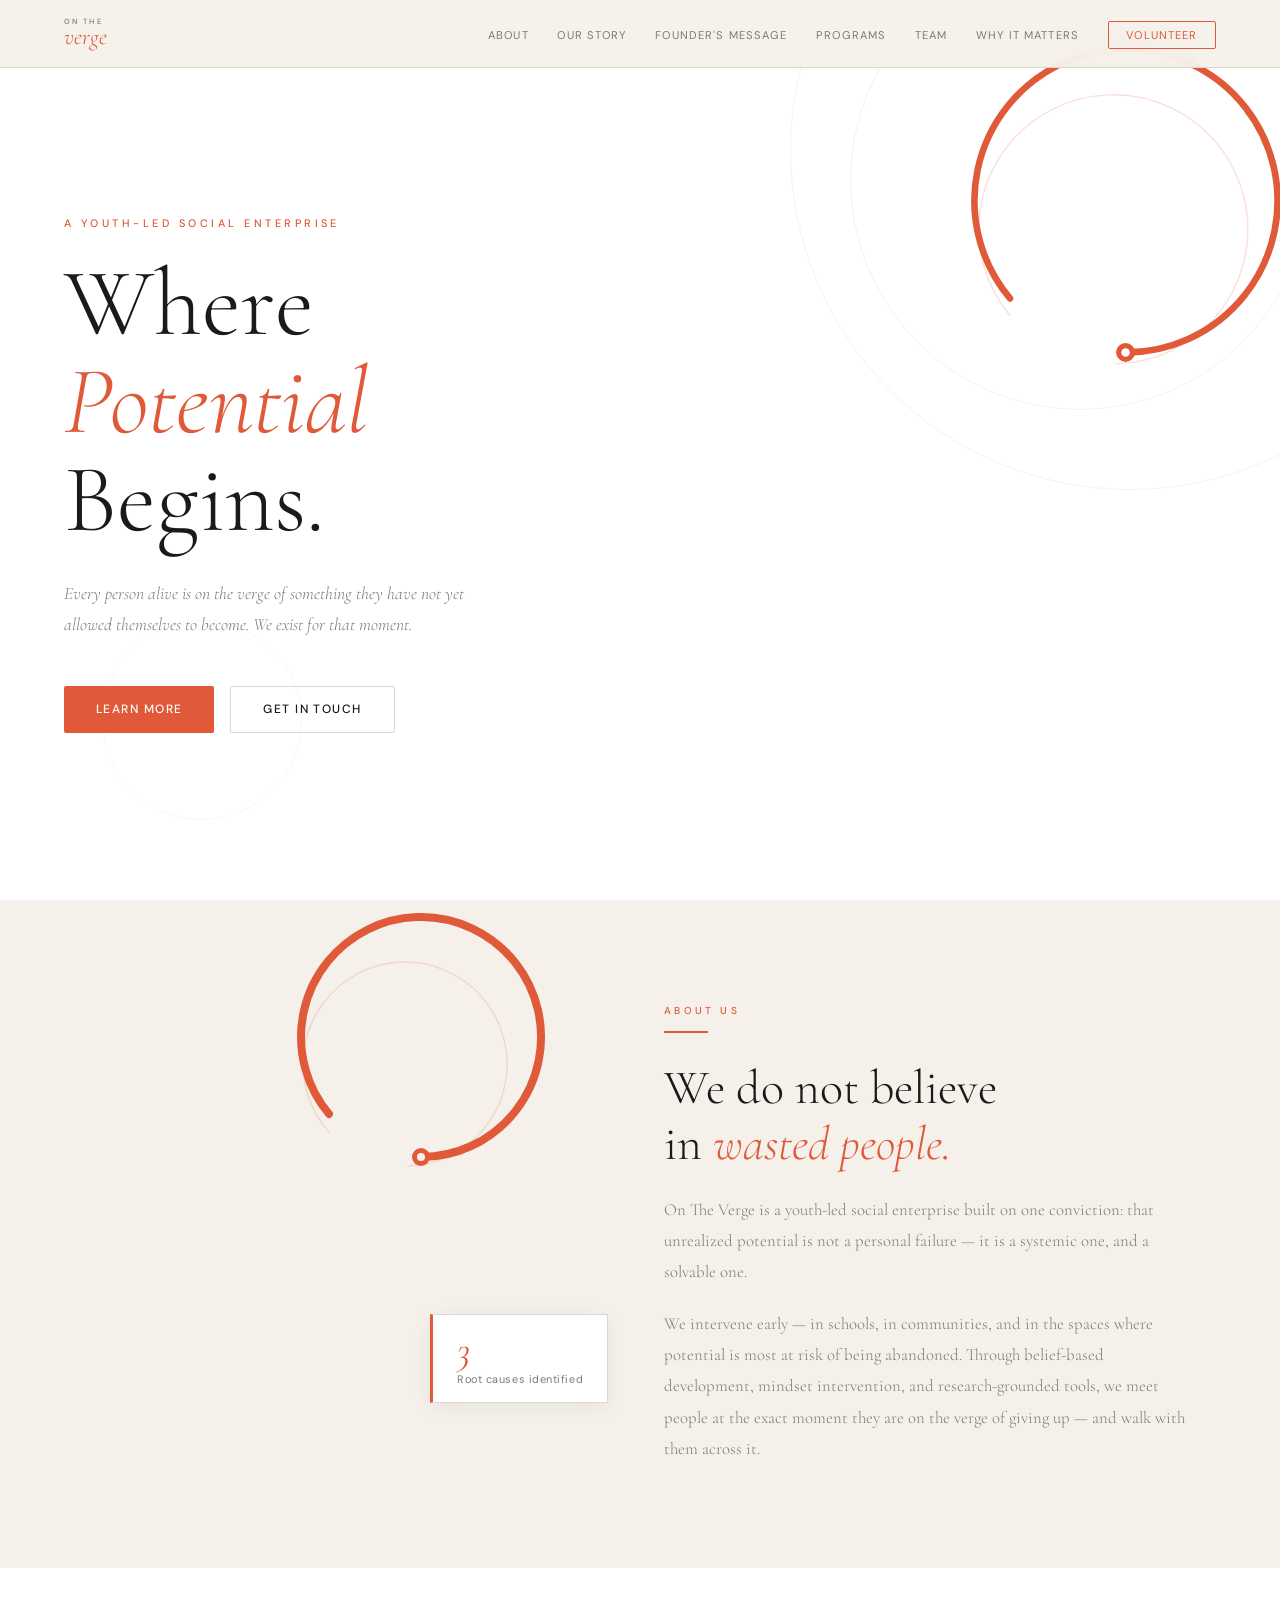
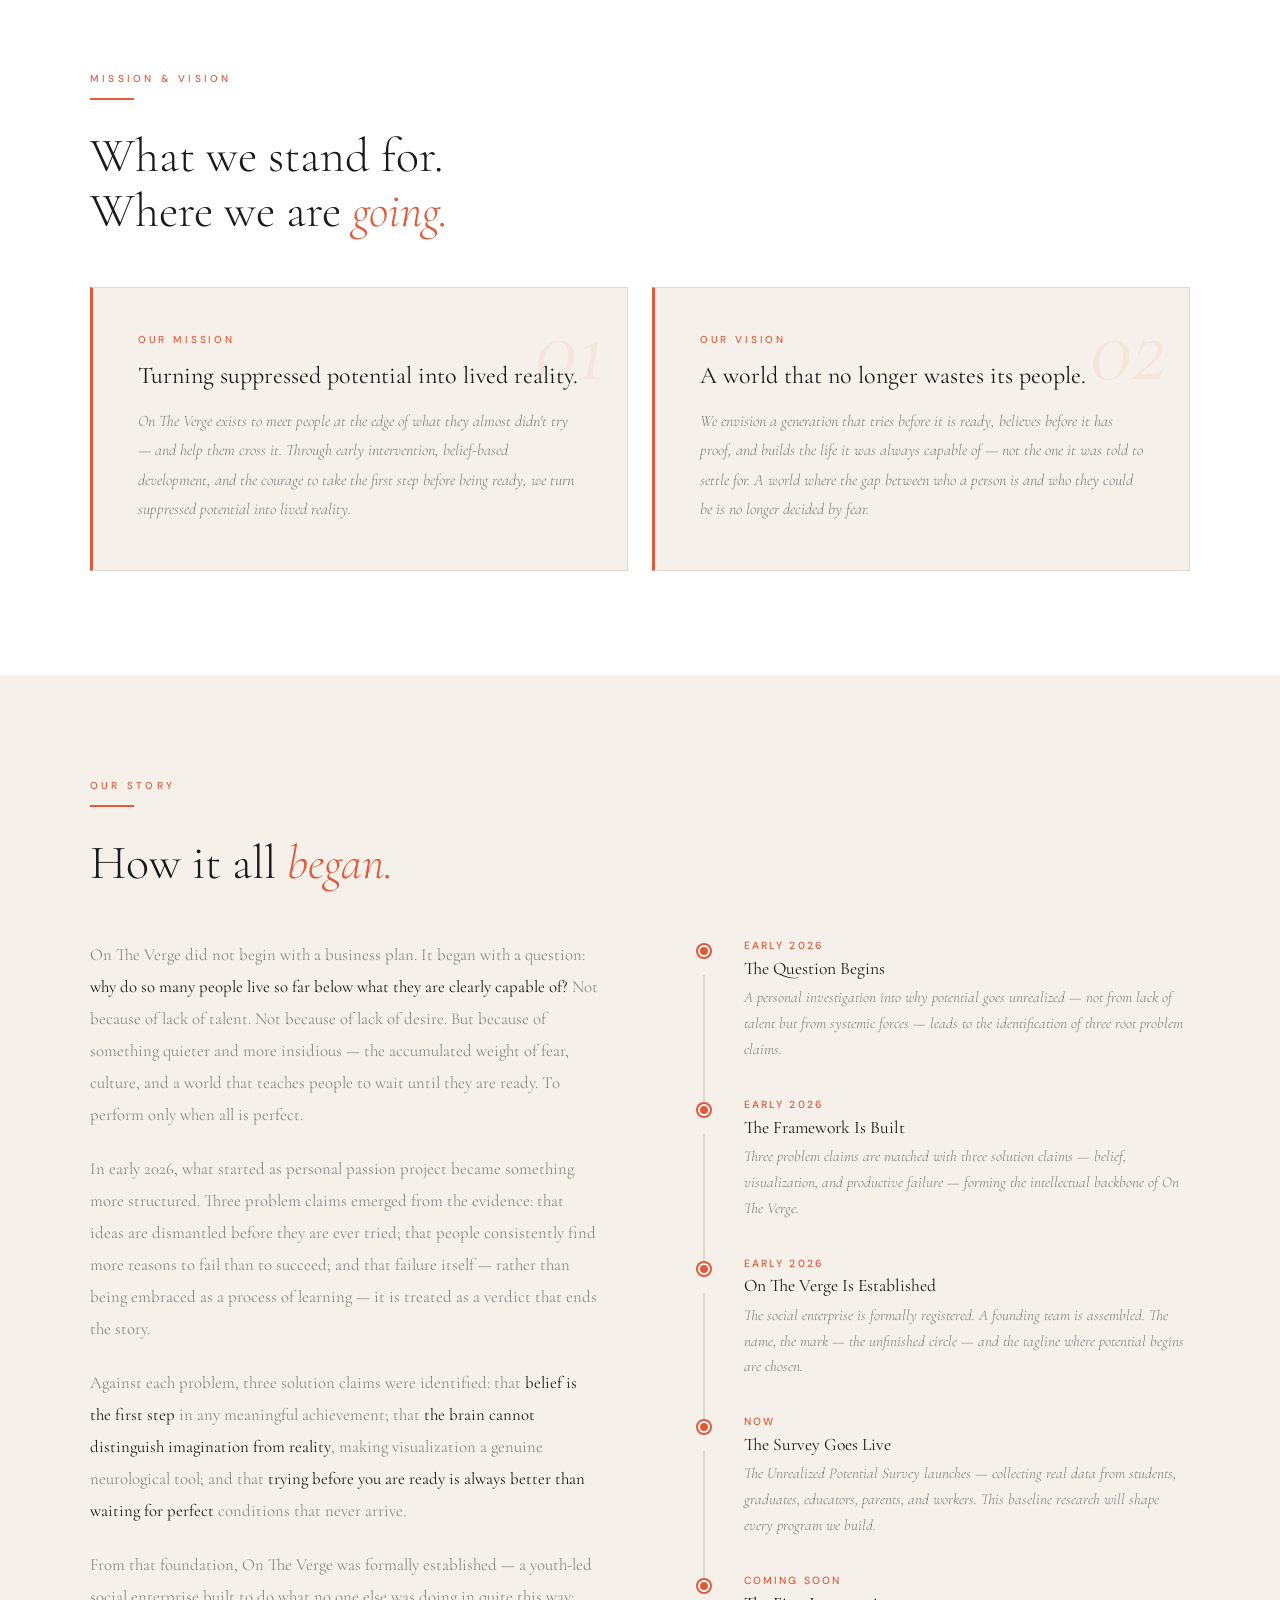
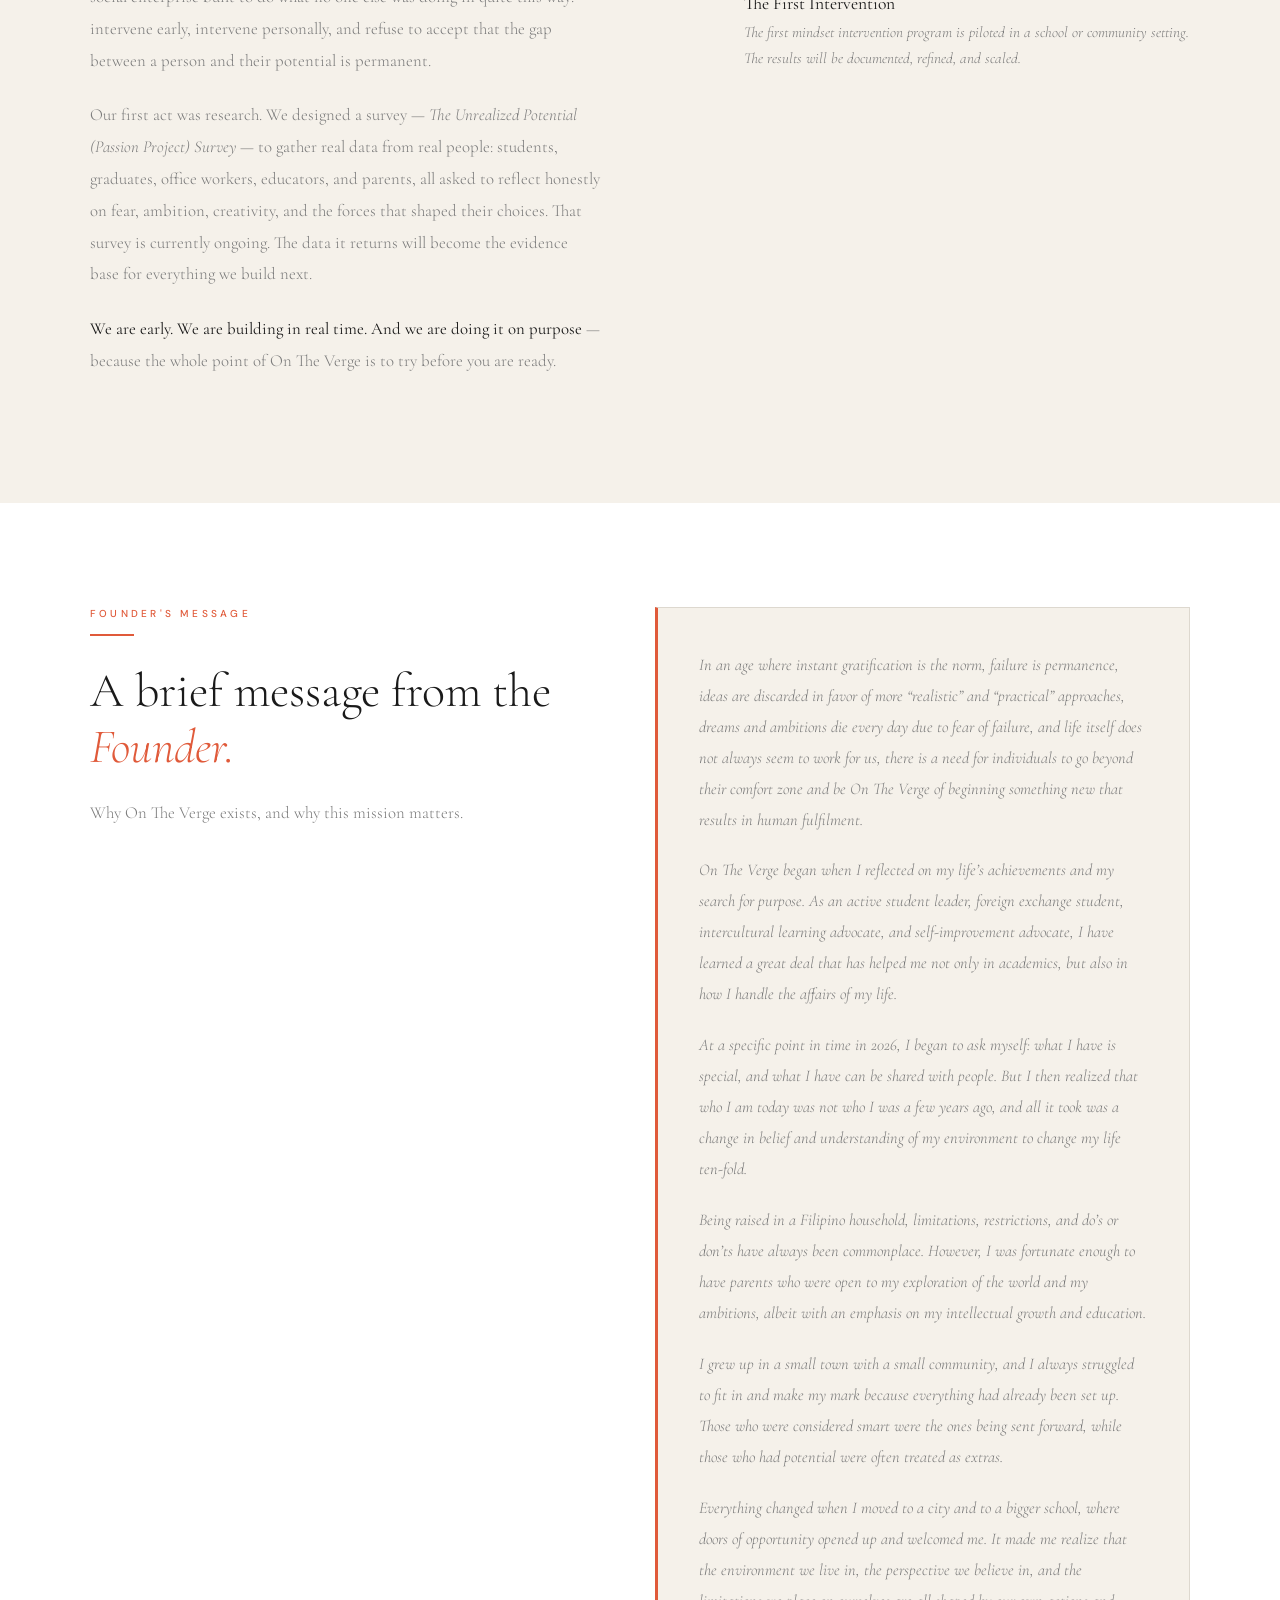
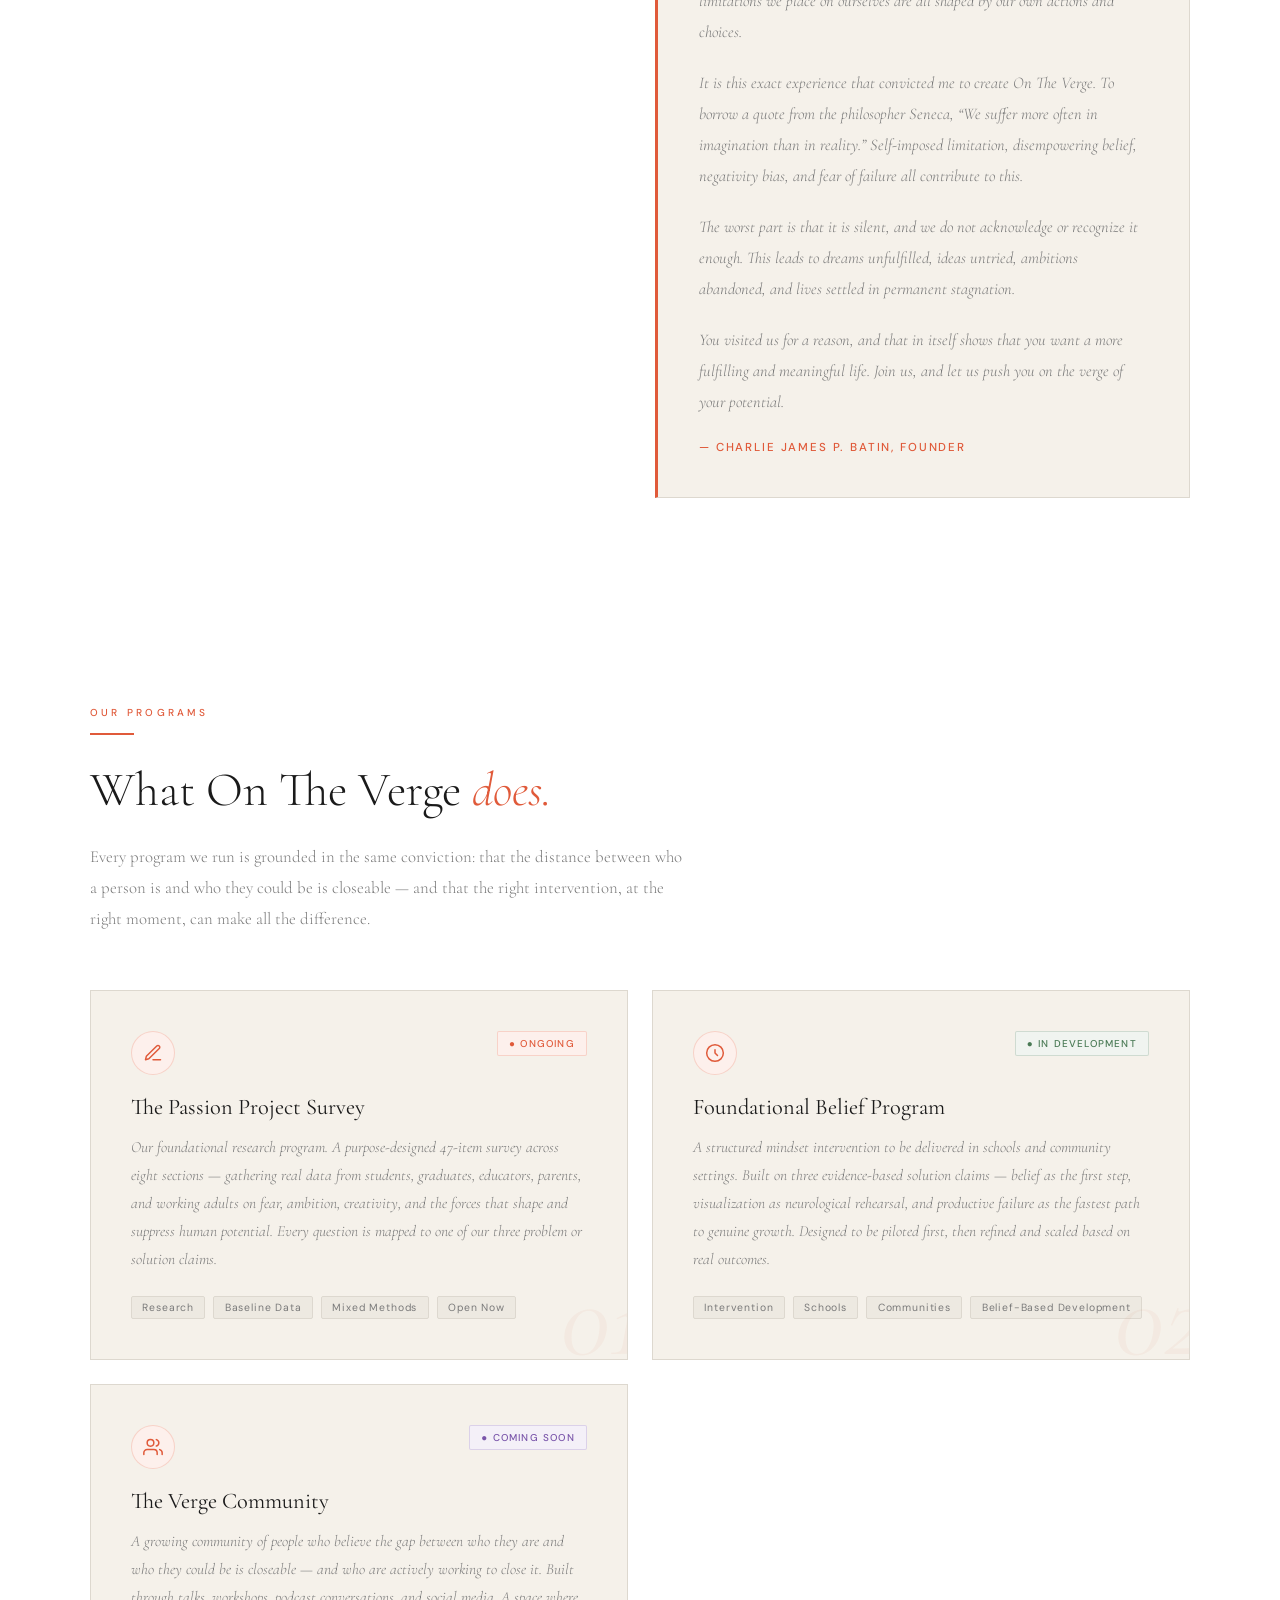
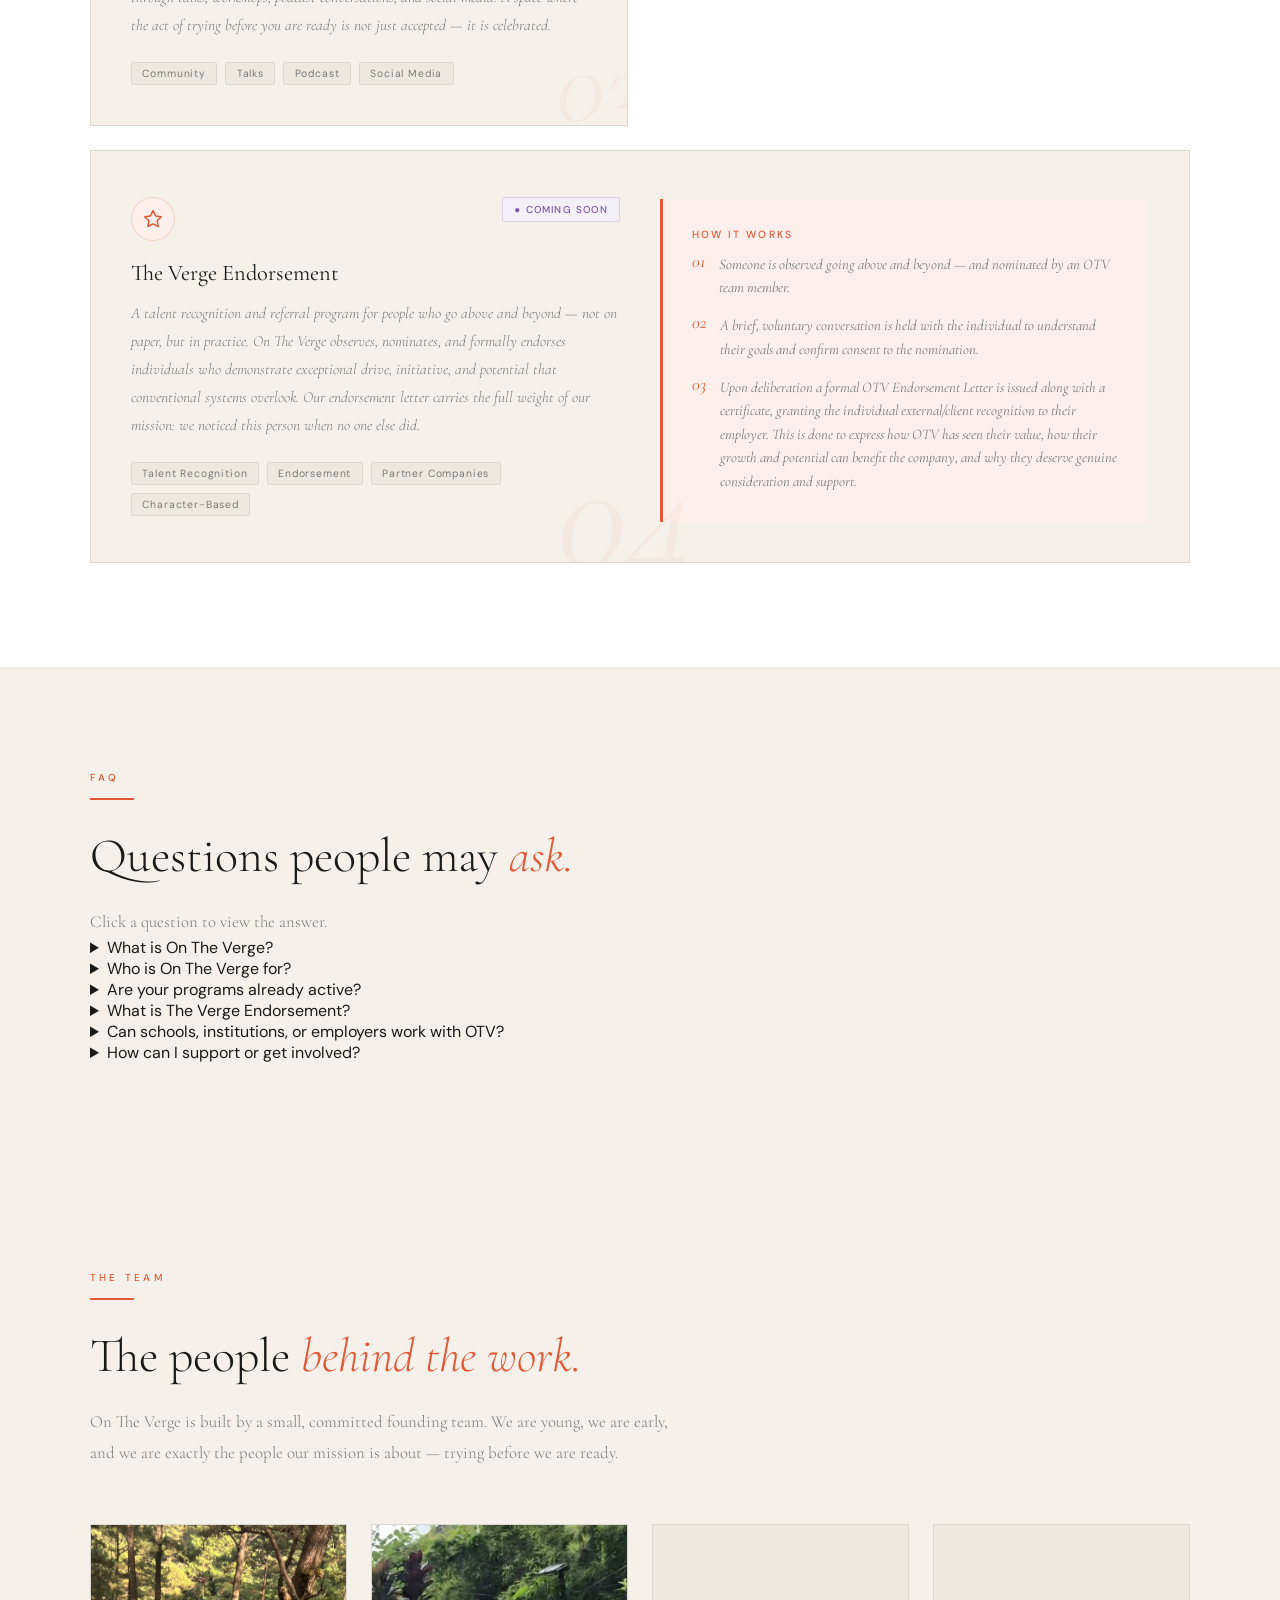
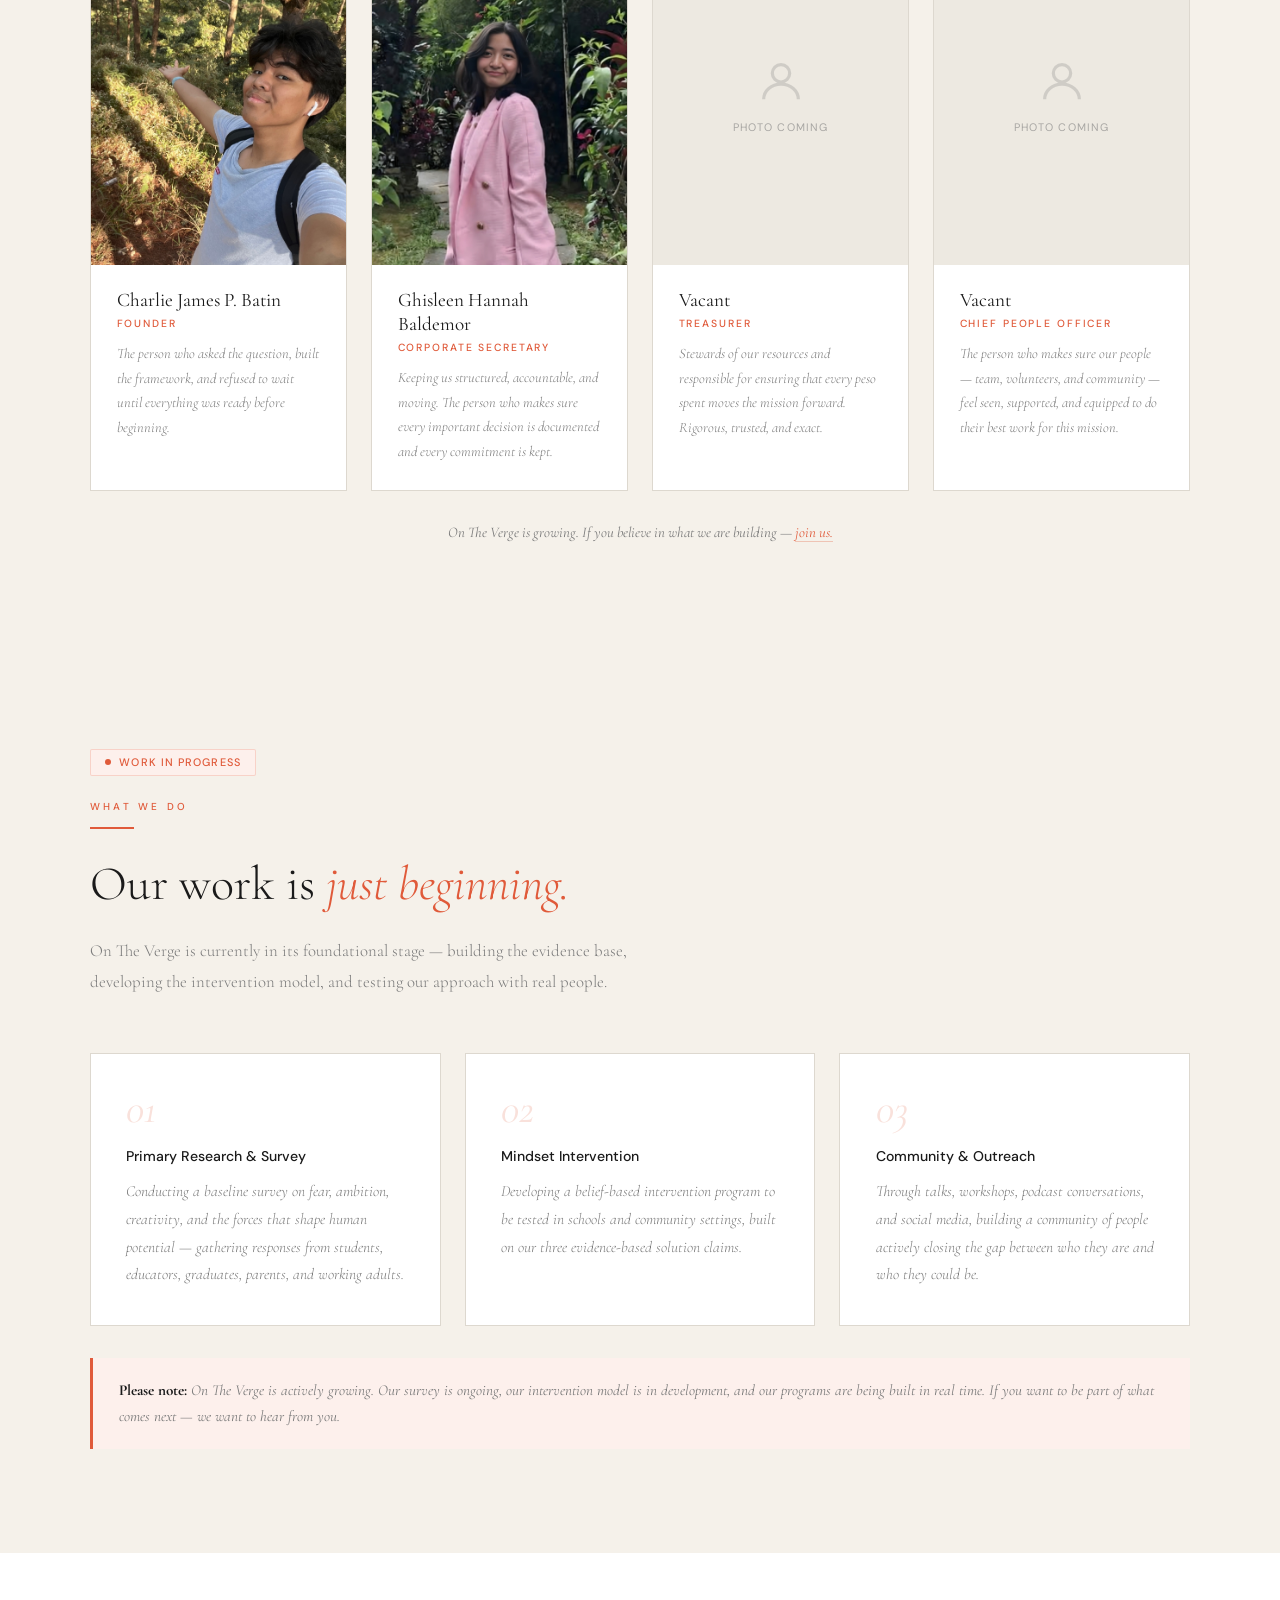
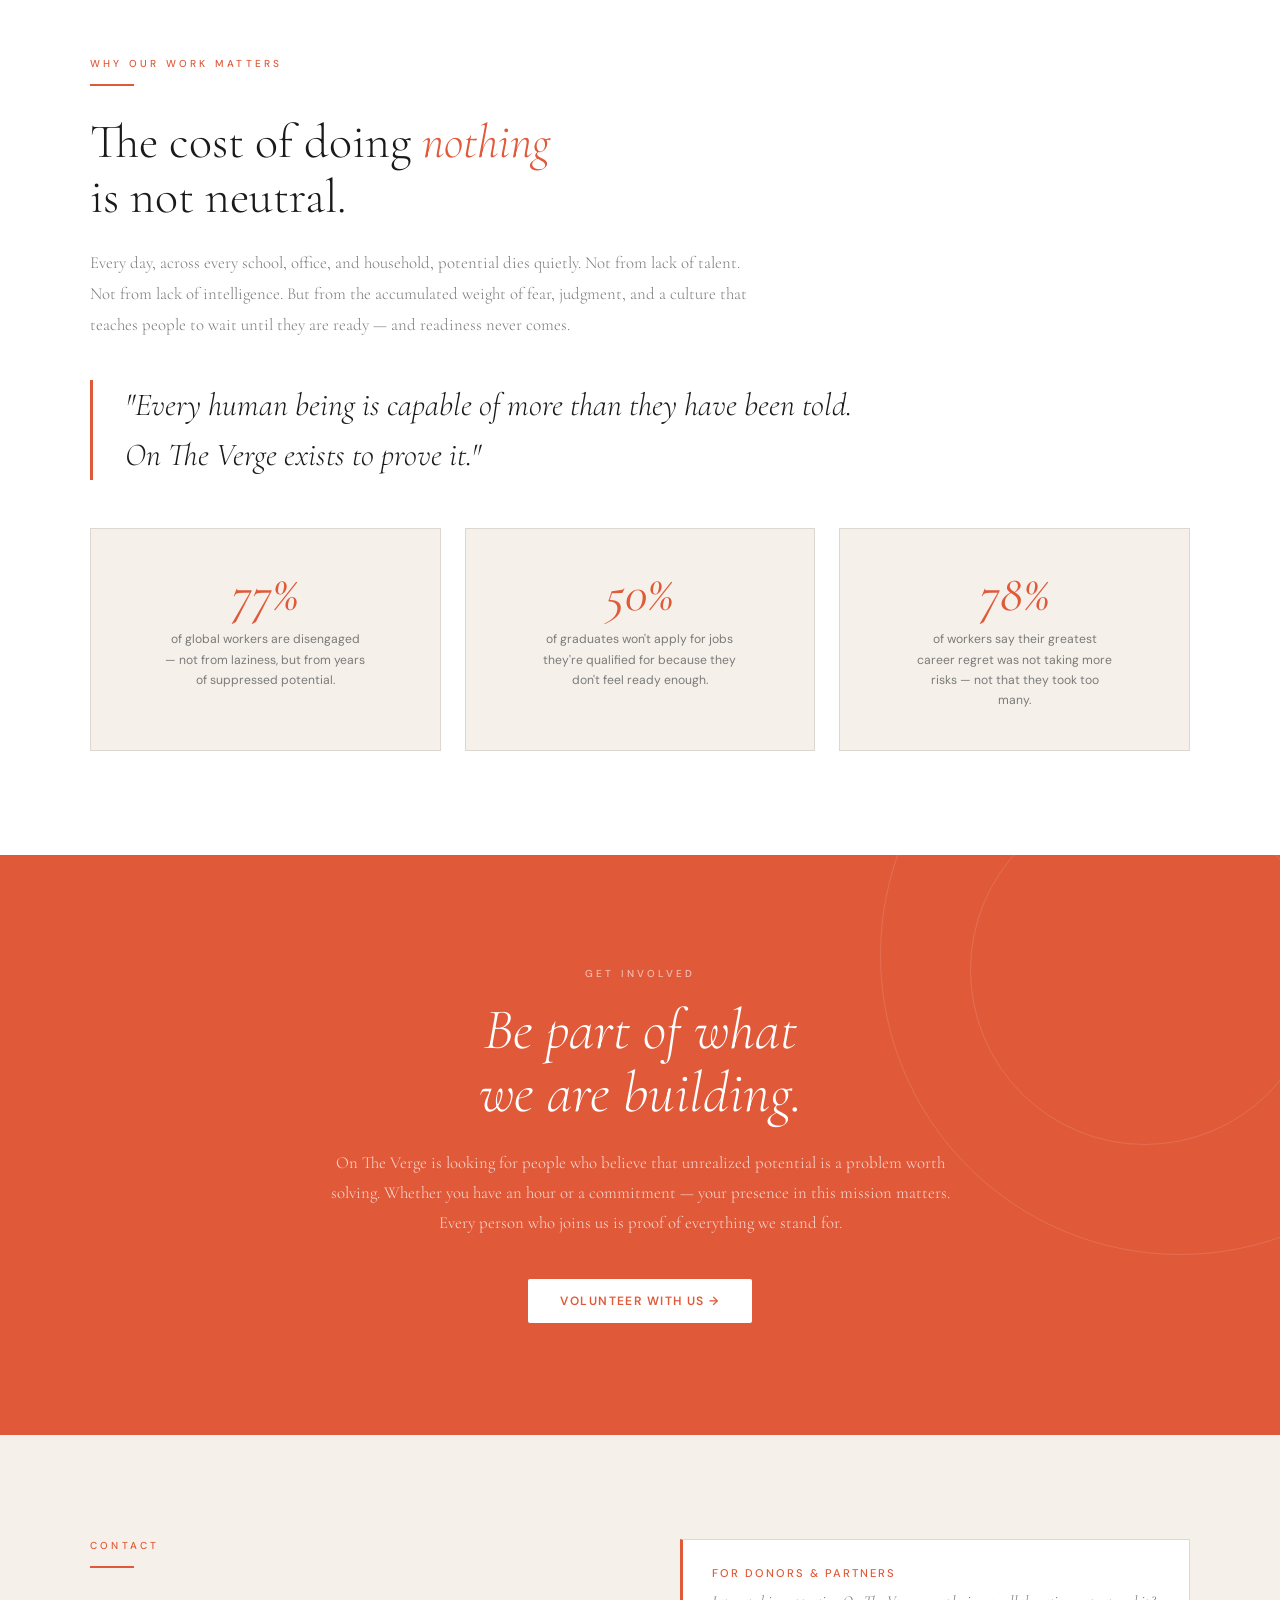
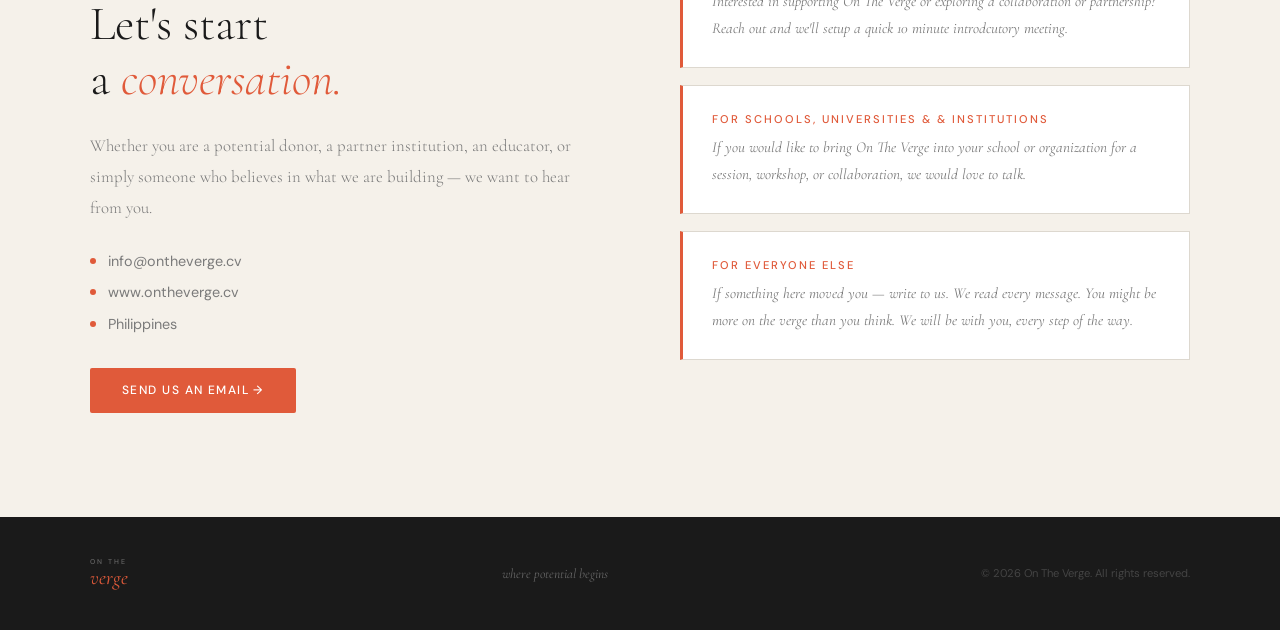
==== commit f3758380: "Update index.html" ====
--- a/index.html
+++ b/index.html
@@ -441,6 +441,81 @@
   </div>
 </section>
 
+  <!-- ═══════════════════════════════════
+     FAQ
+═══════════════════════════════════ -->
+<section id="faq" aria-labelledby="faq-title">
+  <div class="inner faq-wrap">
+
+    <div class="faq-header">
+      <p class="section-label reveal">FAQ</p>
+      <div class="coral-rule reveal"></div>
+      <h2 class="section-title reveal" id="faq-title">
+        Questions people may <em>ask.</em>
+      </h2>
+      <p class="section-body reveal">
+        Click a question to view the answer.
+      </p>
+    </div>
+
+    <div class="faq-list">
+      <details class="faq-item reveal">
+        <summary>What is On The Verge?</summary>
+        <div class="faq-answer">
+          <p>
+            On The Verge is a youth-led social enterprise that exists to close the gap between who a person is and who they could be through belief-based development, mindset intervention, and research-grounded tools.
+          </p>
+        </div>
+      </details>
+
+      <details class="faq-item reveal">
+        <summary>Who is On The Verge for?</summary>
+        <div class="faq-answer">
+          <p>
+            On The Verge is for individuals whose potential is at risk of being overlooked, delayed, or abandoned — including students, young people, early-career professionals, and those seeking a more meaningful sense of growth and direction.
+          </p>
+        </div>
+      </details>
+
+      <details class="faq-item reveal">
+        <summary>Are your programs already active?</summary>
+        <div class="faq-answer">
+          <p>
+            On The Verge is currently in its early building stage. Some initiatives are being developed, refined, and prepared for rollout, while the organization continues to build its research base, framework, and partnerships.
+          </p>
+        </div>
+      </details>
+
+      <details class="faq-item reveal">
+        <summary>What is The Verge Endorsement?</summary>
+        <div class="faq-answer">
+          <p>
+            The Verge Endorsement is a recognition and referral initiative intended to affirm individuals who demonstrate potential, initiative, and meaningful promise in practice. Upon deliberation, a formal OTV Endorsement Letter may be issued alongside a certificate, and where appropriate may also be communicated to an employer to affirm the employee’s value, growth potential, and possible benefit to their organization.
+          </p>
+        </div>
+      </details>
+
+      <details class="faq-item reveal">
+        <summary>Can schools, institutions, or employers work with OTV?</summary>
+        <div class="faq-answer">
+          <p>
+            Yes. On The Verge is open to conversations with schools, institutions, employers, and aligned organizations that want to support human development, potential recognition, and meaningful growth.
+          </p>
+        </div>
+      </details>
+
+      <details class="faq-item reveal">
+        <summary>How can I support or get involved?</summary>
+        <div class="faq-answer">
+          <p>
+            You may get involved by volunteering, partnering, supporting ongoing work, or reaching out through the contact section to explore how you can contribute to the mission of On The Verge.
+          </p>
+        </div>
+      </details>
+    </div>
+
+  </div>
+</section>
 
 <!-- ═══════════════════════════════════
      TEAM
@@ -654,7 +729,7 @@
           <span>Philippines</span>
         </div>
       </div>
-      <a href="mailto:info@ontheverge.cv?subject=Hello from the On The Verge website" class="btn btn-primary">
+      <a href="mailto:info@ontheverge.cv?subject=Inquiry - Website" class="btn btn-primary">
         Send Us an Email &rarr;
       </a>
     </div>
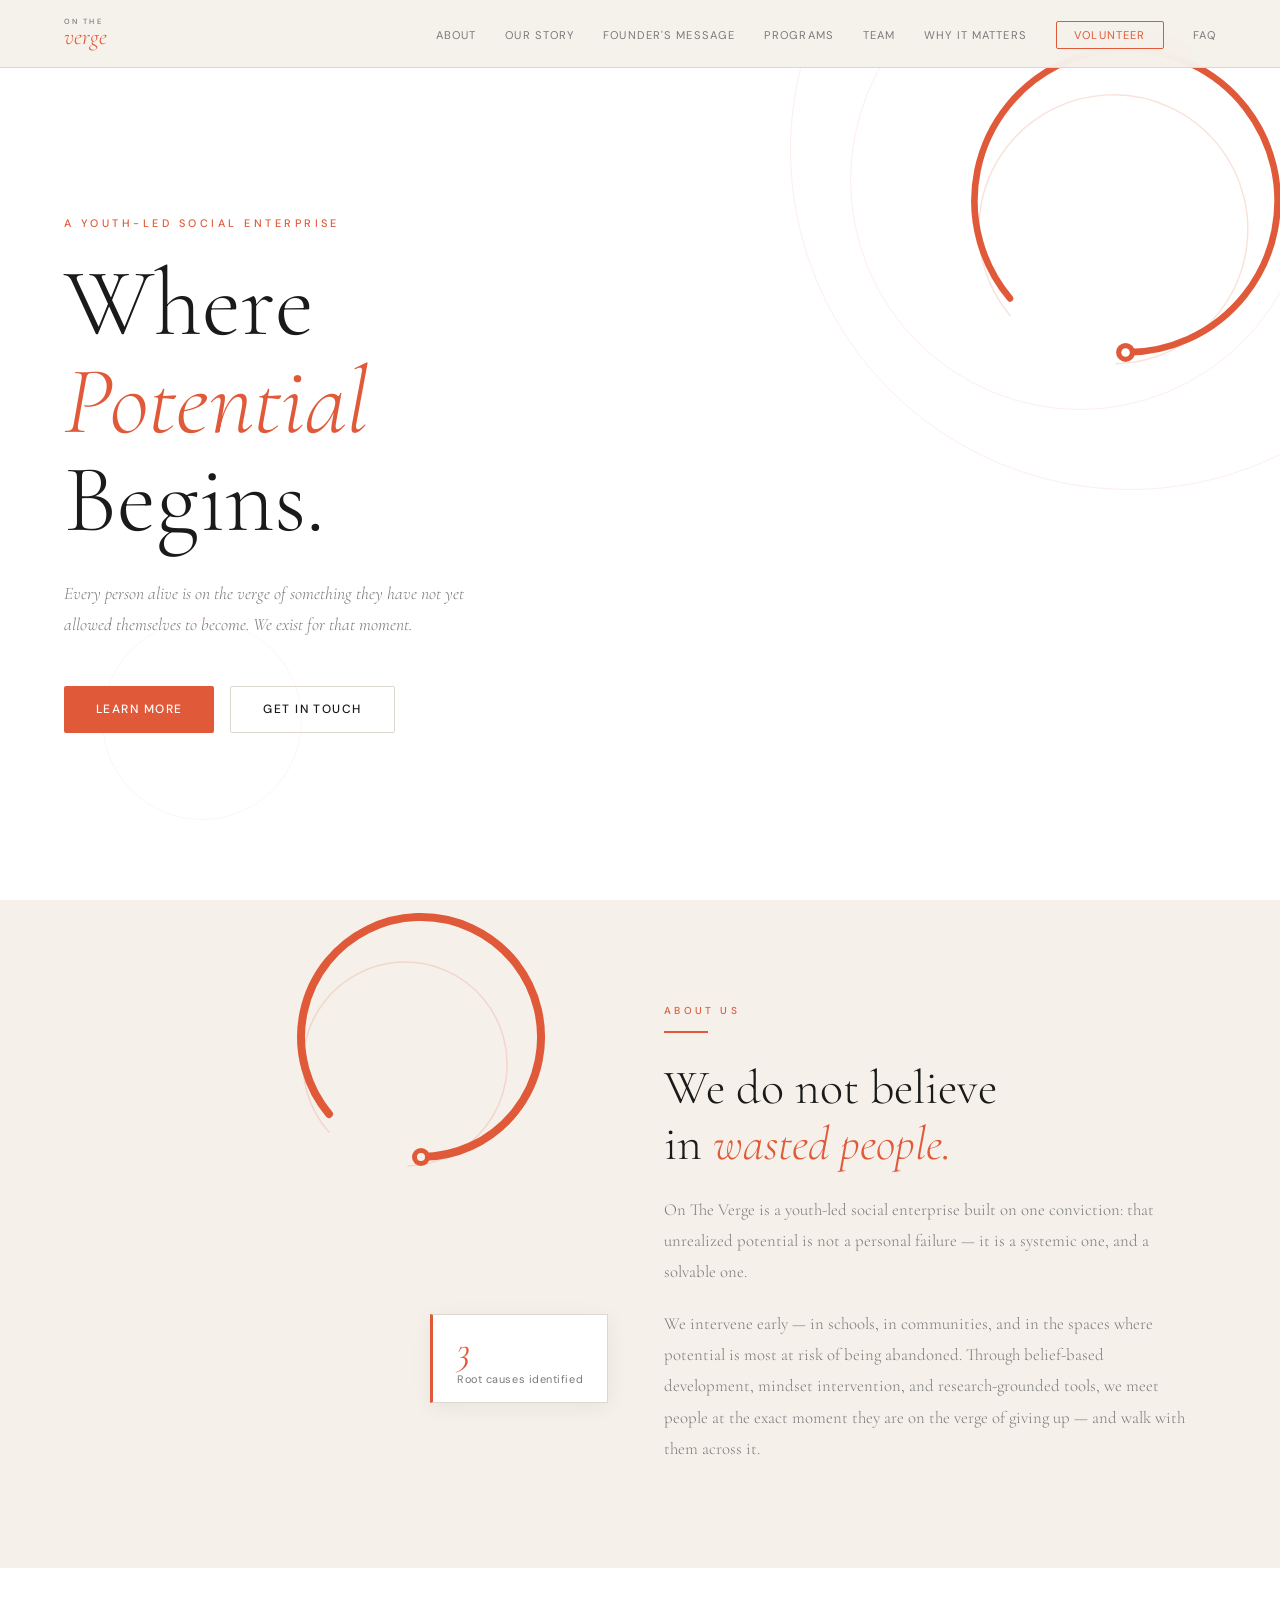
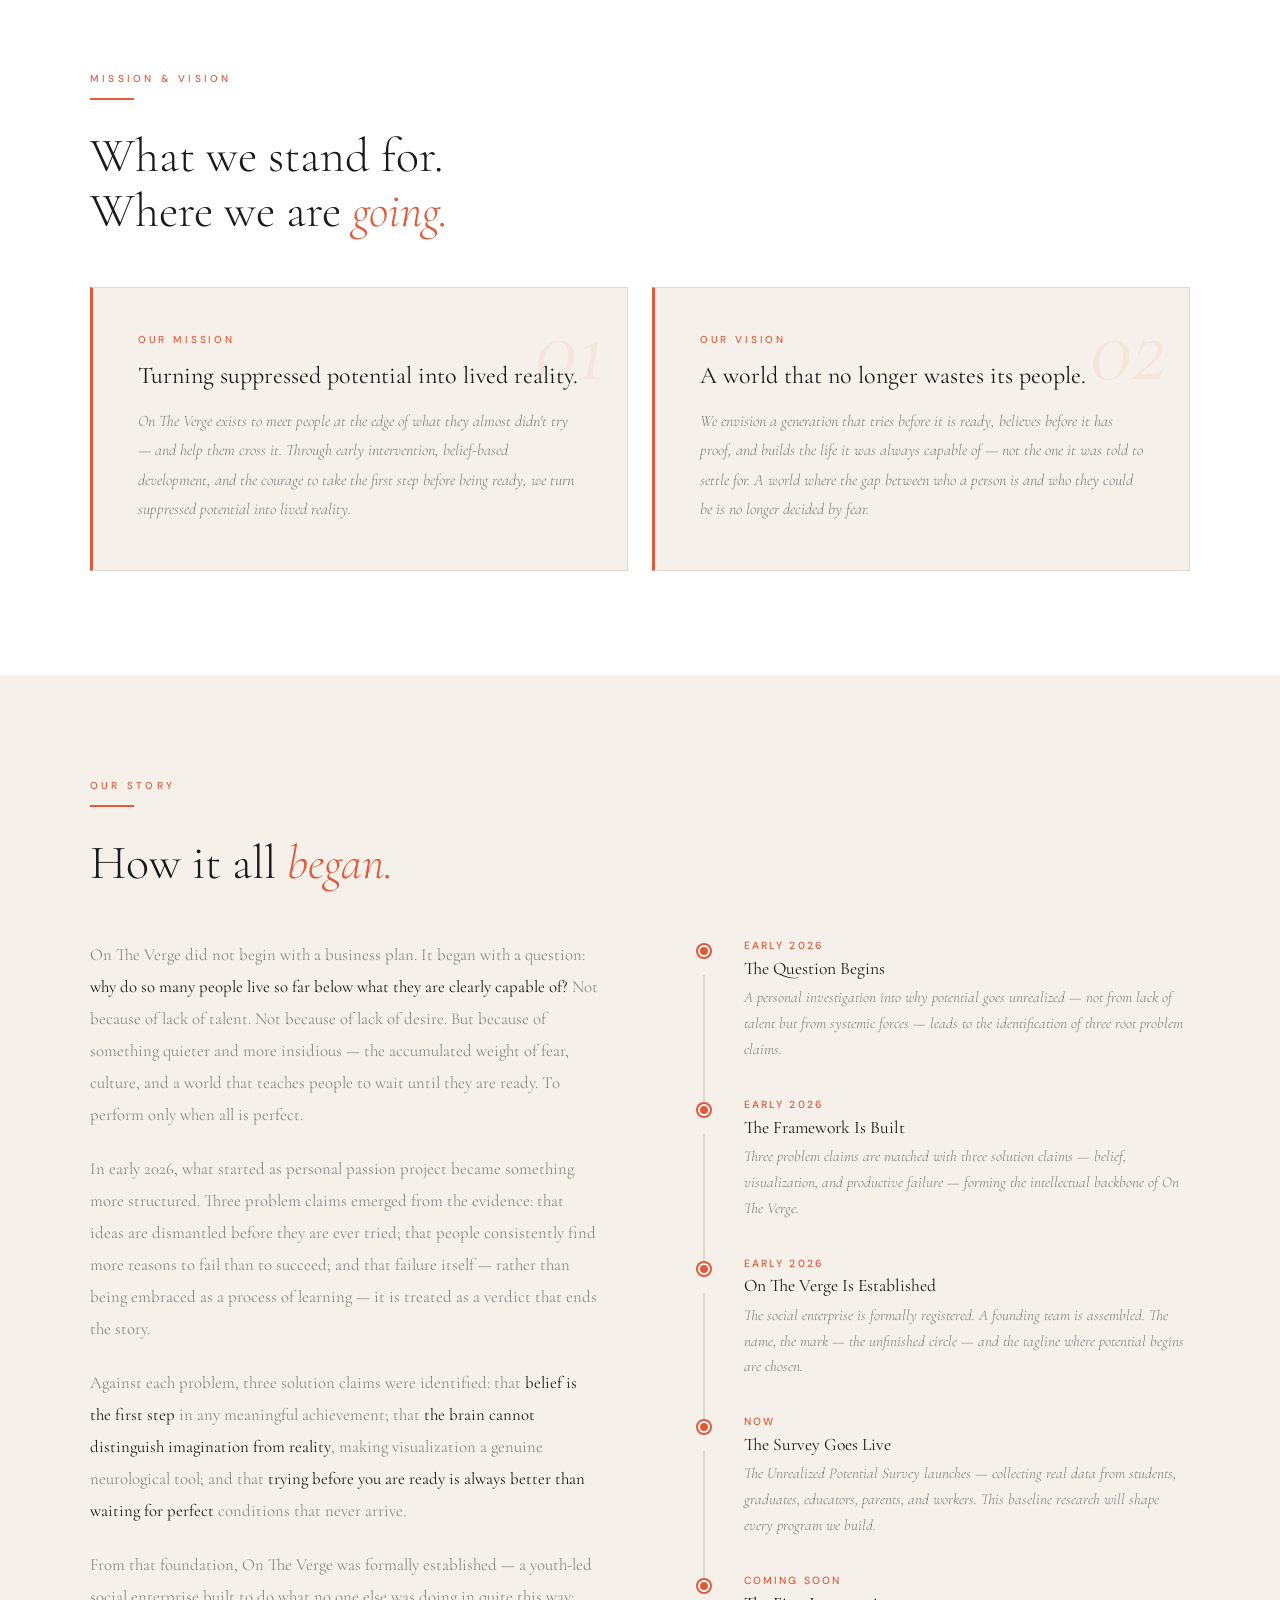
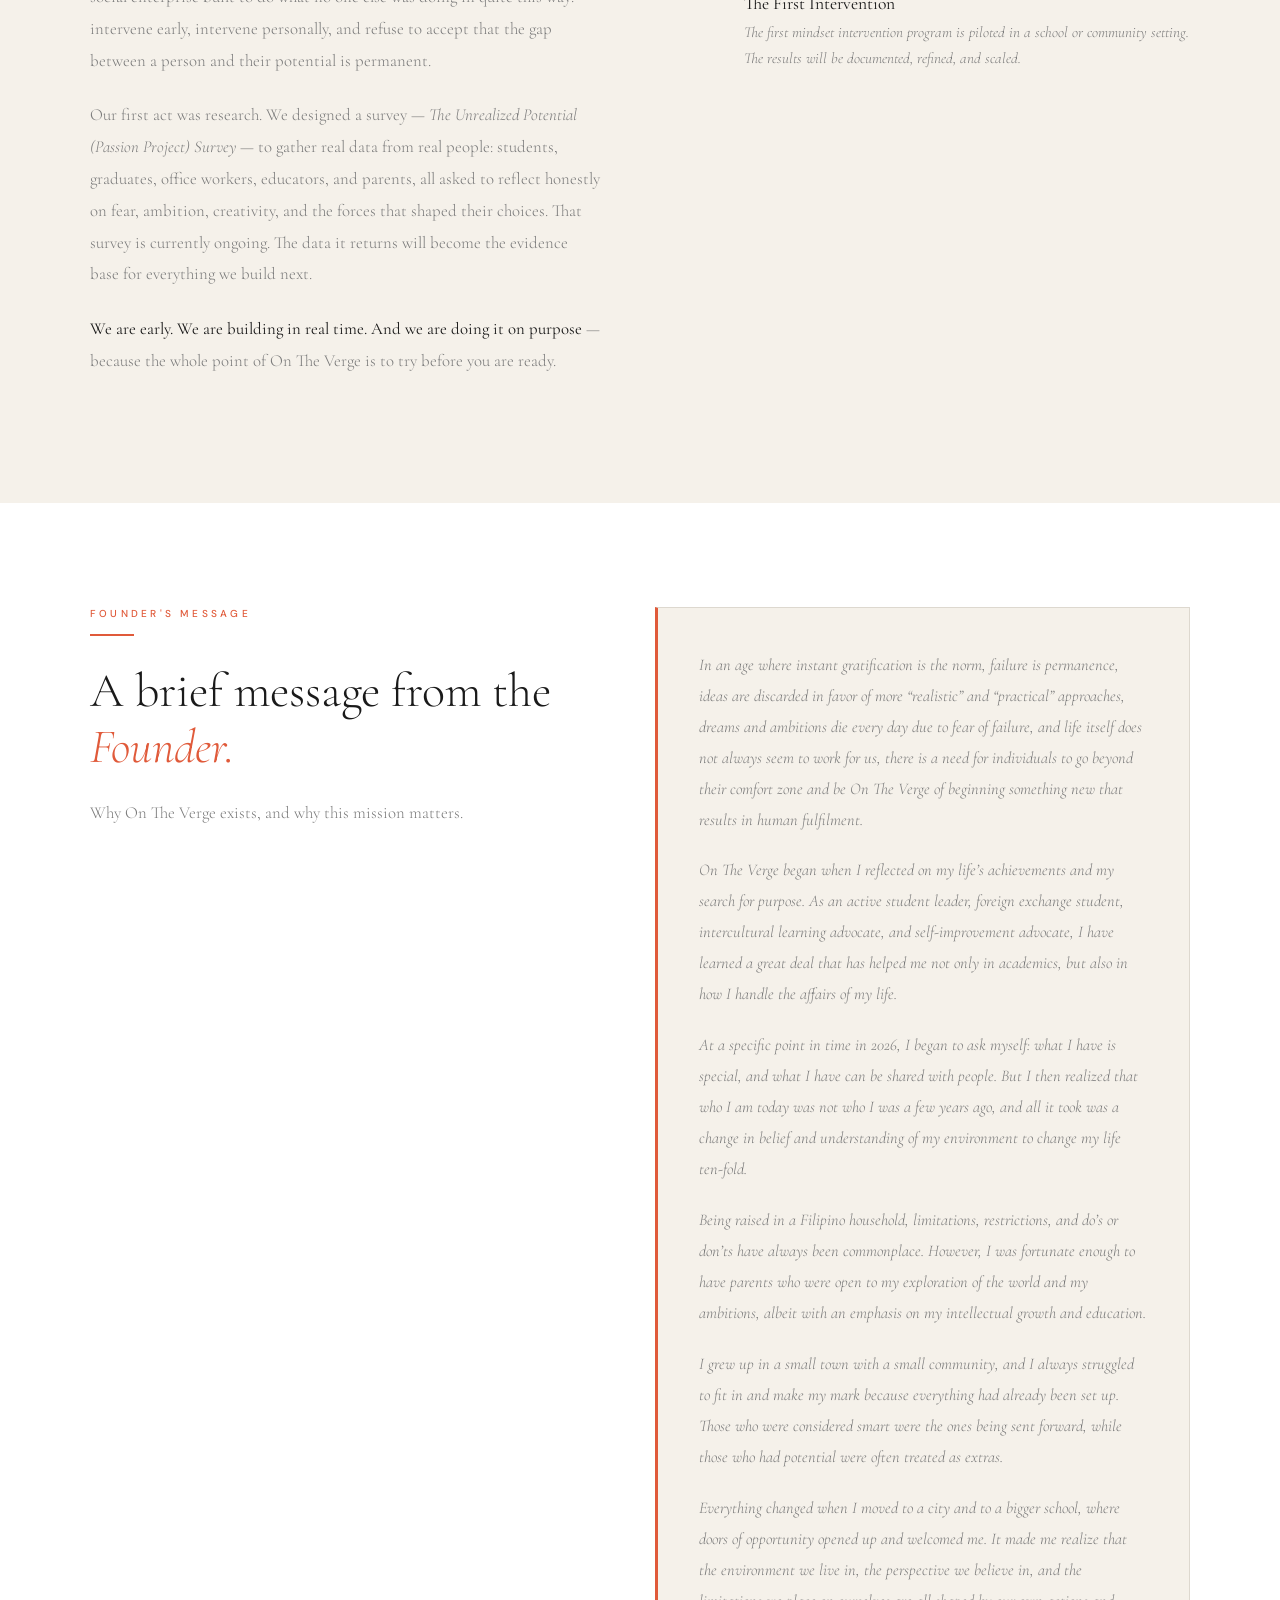
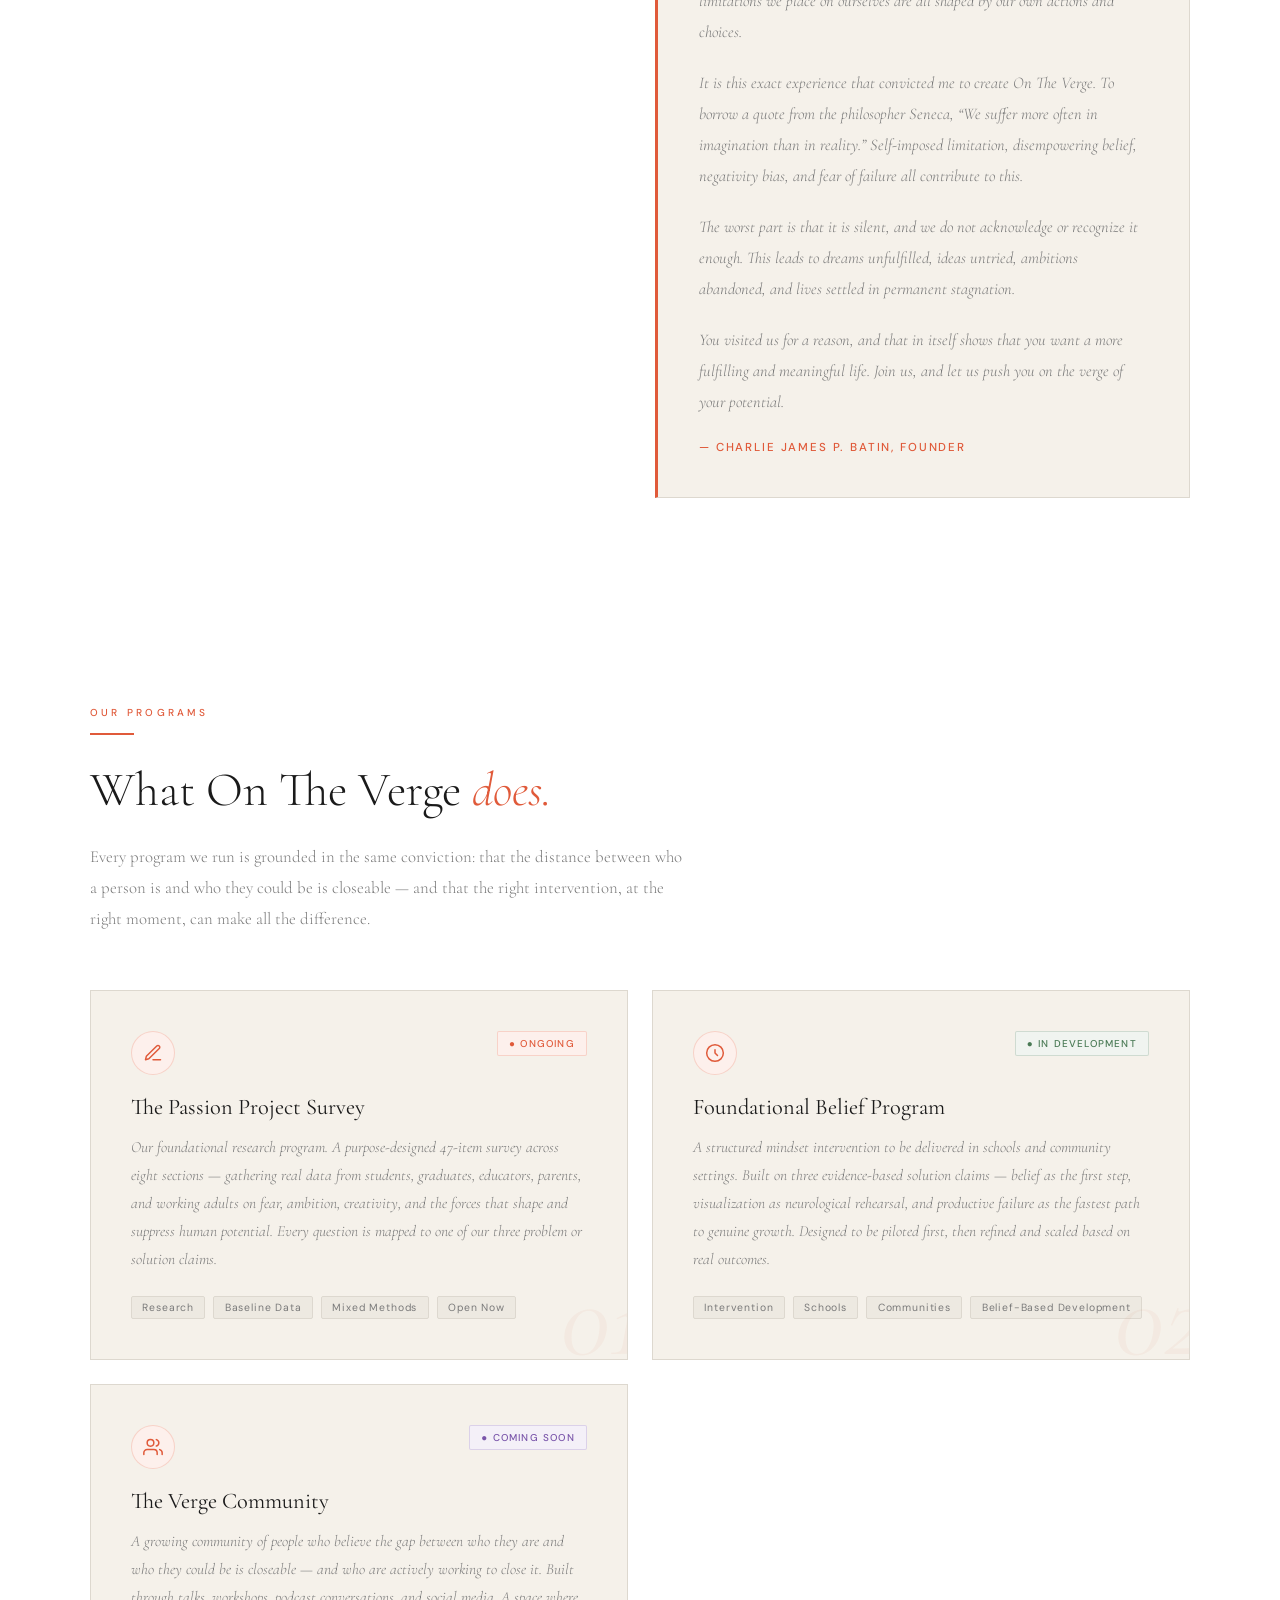
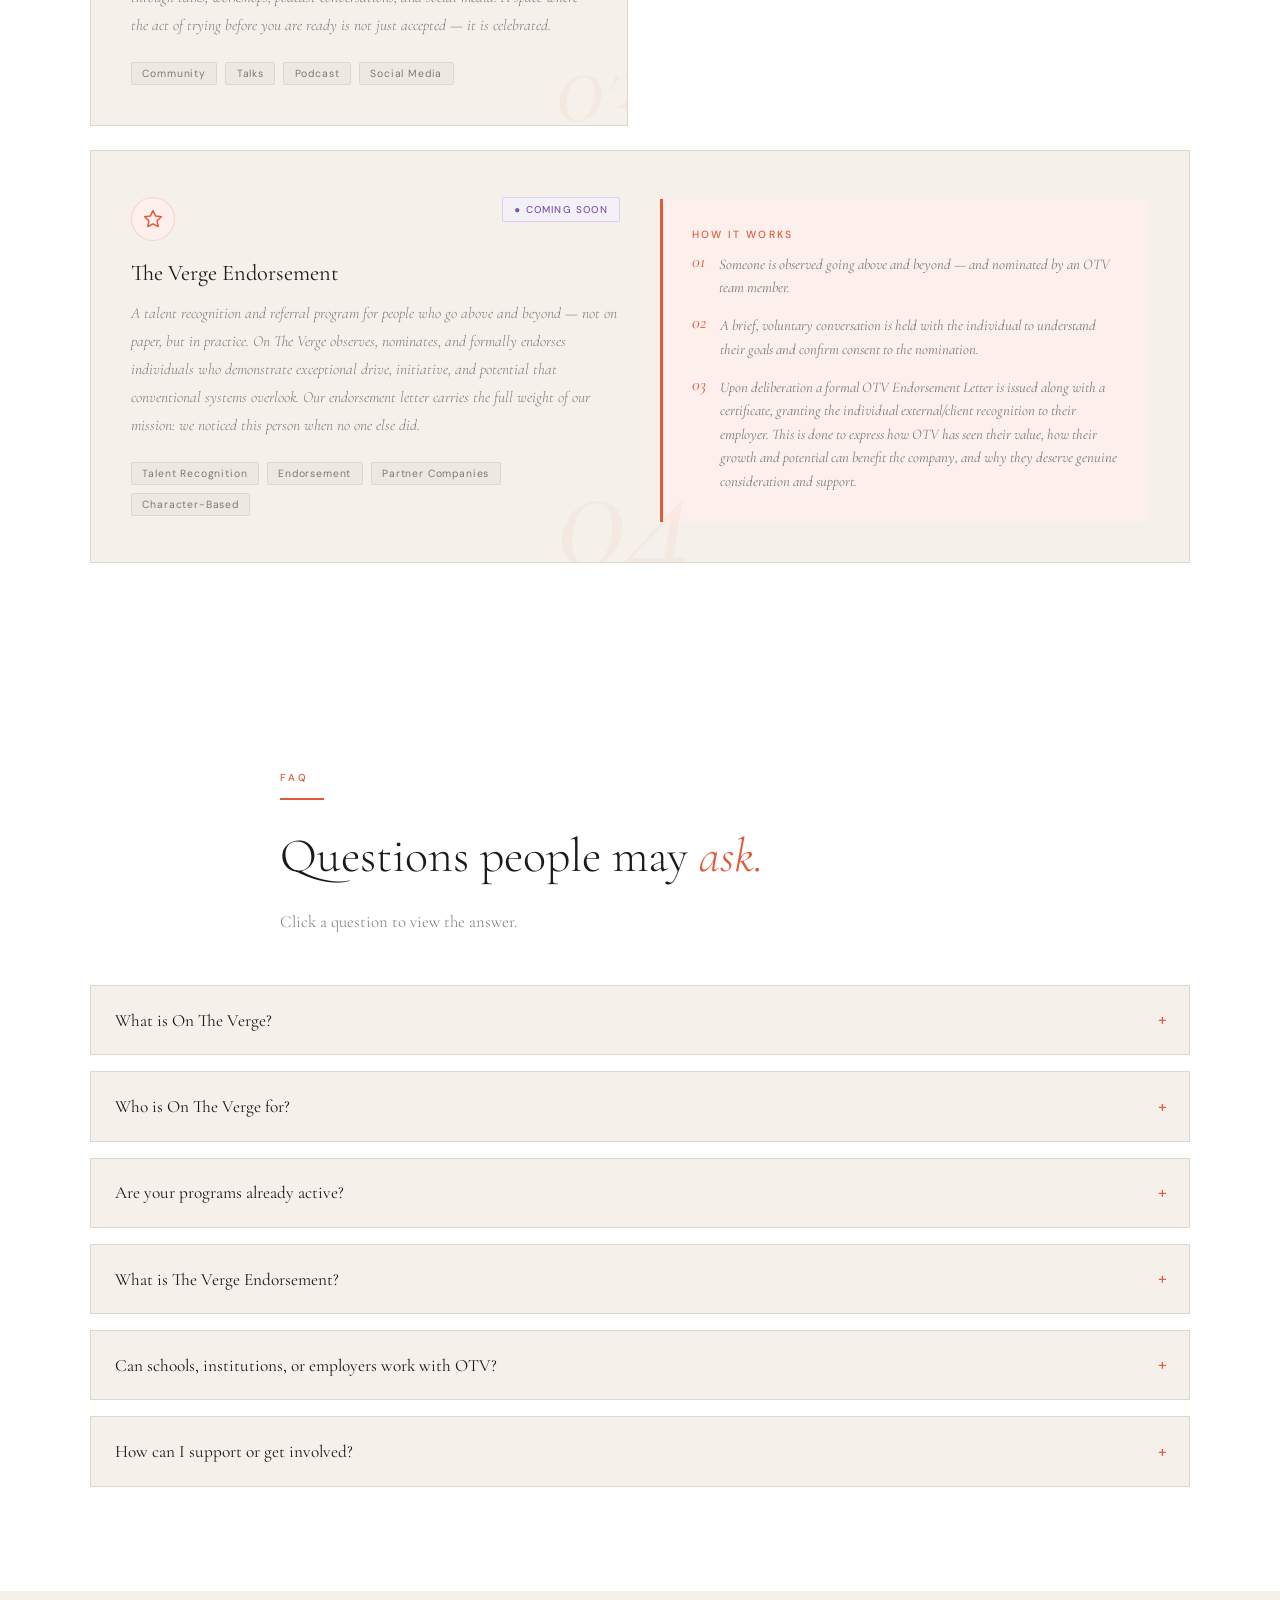
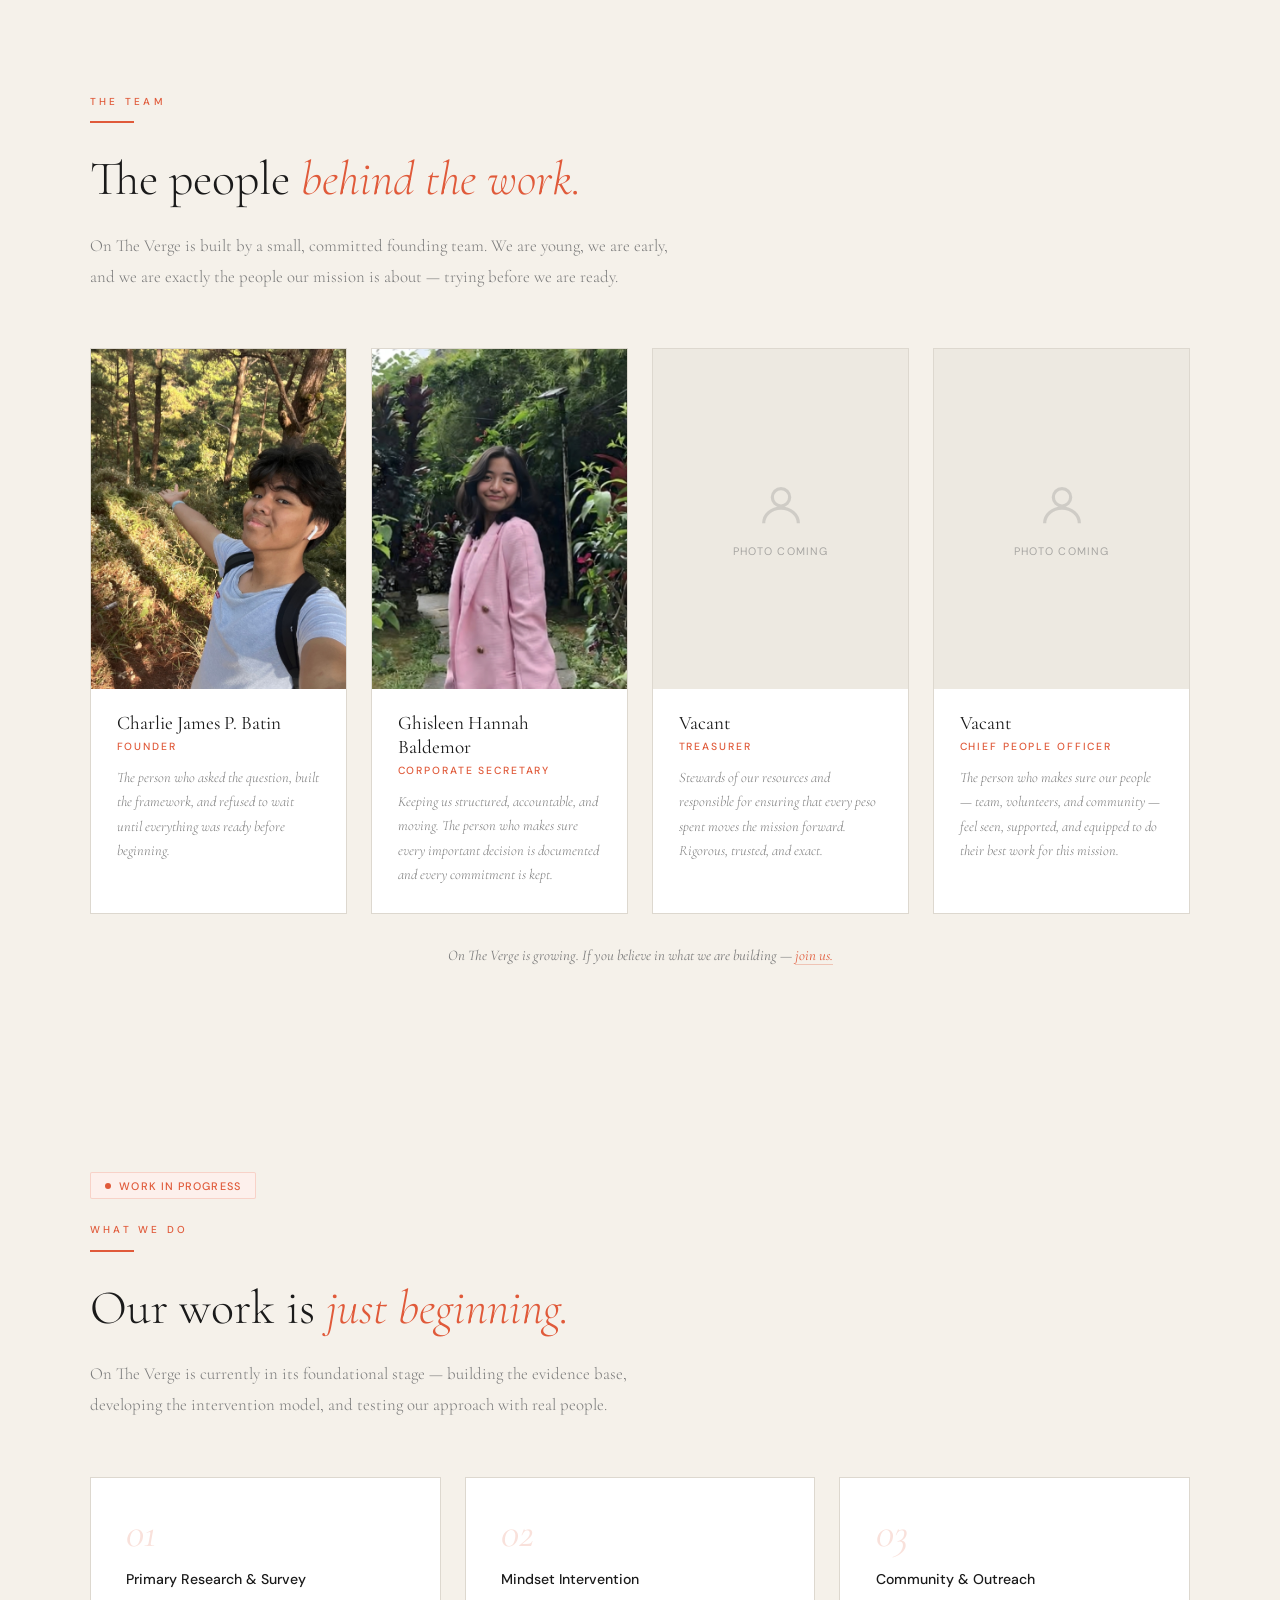
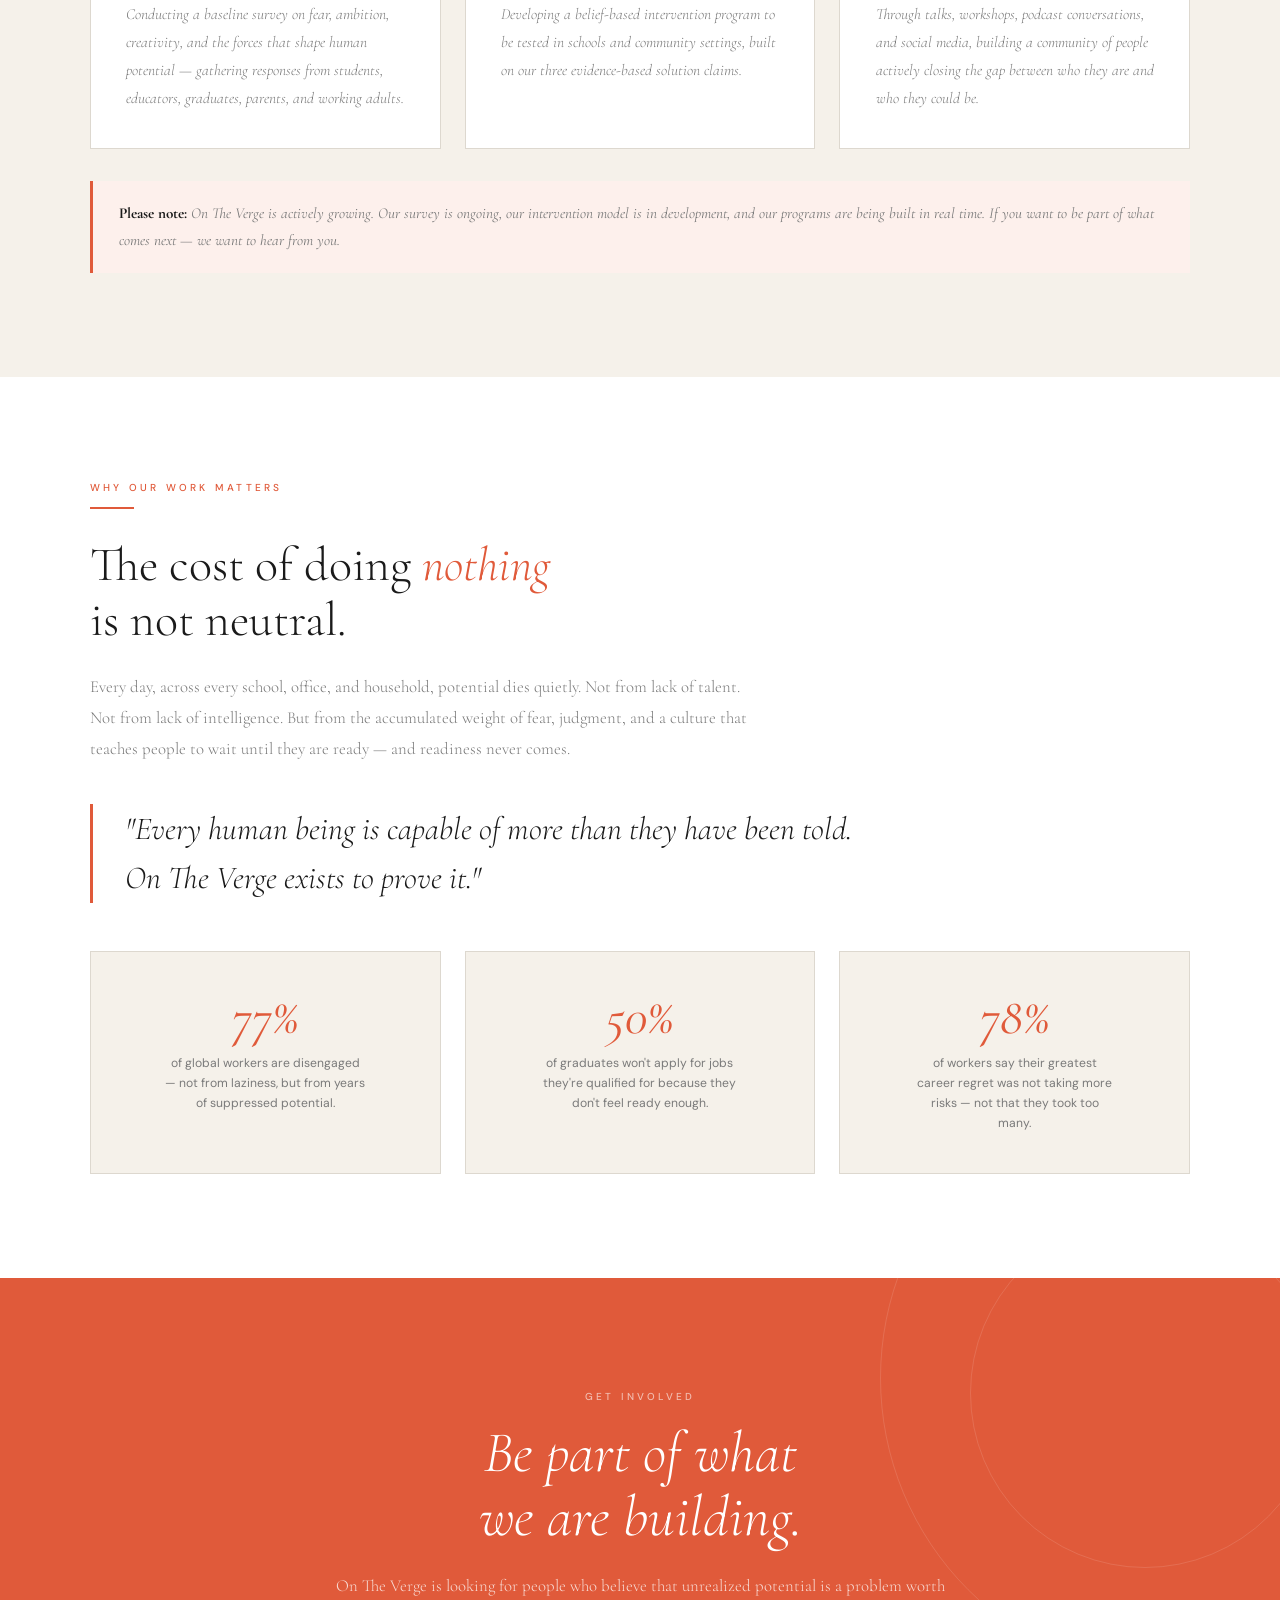
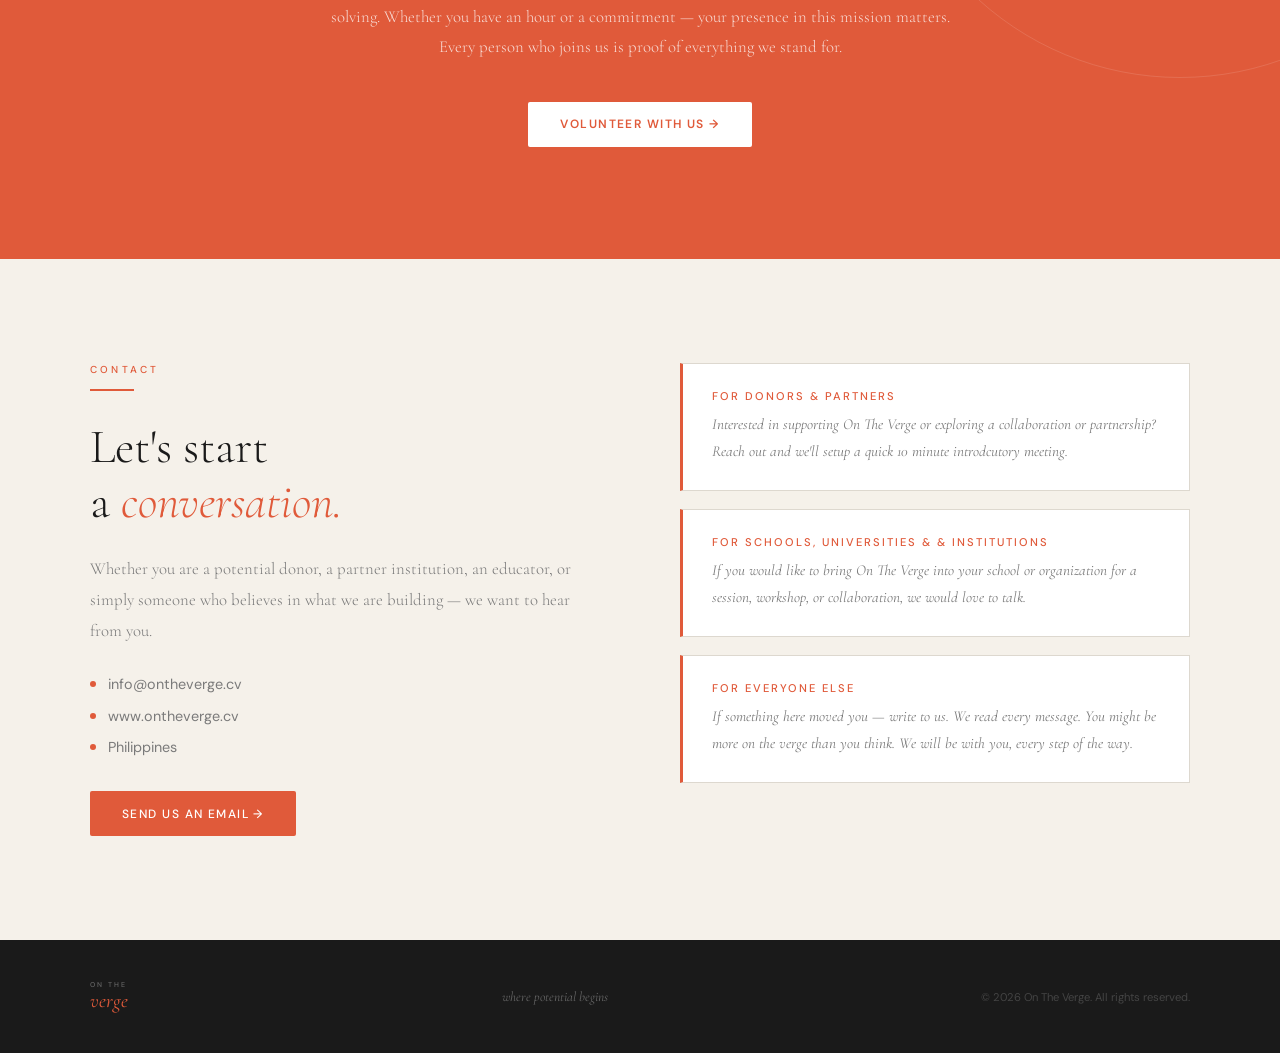
==== commit 46238627: "Update index.html" ====
--- a/index.html
+++ b/index.html
@@ -30,6 +30,7 @@
     <li><a href="#team">Team</a></li>
     <li><a href="#why">Why It Matters</a></li>
     <li><a href="#volunteer" class="nav-cta">Volunteer</a></li>
+    <li><a href="#faq">FAQ</a></li>
   </ul>
   <button class="nav-toggle" id="nav-toggle" aria-label="Toggle navigation" aria-expanded="false">
     <span></span><span></span><span></span>
--- a/style.css
+++ b/style.css
@@ -200,6 +200,90 @@
 .program-card.wide { grid-column: 1 / -1; display: grid; grid-template-columns: 1fr 1fr; gap: 2.5rem; align-items: center; }
 .program-card.wide .program-card-bg { font-size: 10rem; }
 
+/* ── FAQ ── */
+#faq { background: var(--white); }
+
+.faq-wrap {
+  max-width: 1100px;
+  margin: 0 auto;
+}
+
+.faq-header {
+  max-width: 720px;
+  margin: 0 auto 3rem;
+}
+
+.faq-list {
+  display: grid;
+  gap: 1rem;
+}
+
+.faq-item {
+  background: var(--paper);
+  border: 1px solid var(--border);
+  transition: border-color 0.22s ease, transform 0.22s ease, box-shadow 0.22s ease;
+}
+
+.faq-item:hover {
+  border-color: rgba(224,90,58,0.28);
+  transform: translateY(-2px);
+  box-shadow: 0 10px 28px rgba(0,0,0,0.04);
+}
+
+.faq-item[open] {
+  border-color: rgba(224,90,58,0.34);
+  box-shadow: 0 12px 32px rgba(0,0,0,0.05);
+}
+
+.faq-item summary {
+  list-style: none;
+  cursor: pointer;
+  position: relative;
+  padding: 1.35rem 4.2rem 1.35rem 1.5rem;
+  font-family: var(--serif);
+  font-size: 1.08rem;
+  font-weight: 400;
+  color: var(--dark);
+  line-height: 1.45;
+}
+
+.faq-item summary::-webkit-details-marker {
+  display: none;
+}
+
+.faq-item summary::after {
+  content: "+";
+  position: absolute;
+  top: 50%;
+  right: 1.4rem;
+  transform: translateY(-50%);
+  font-family: var(--sans);
+  font-size: 1rem;
+  font-weight: 400;
+  color: var(--coral);
+  line-height: 1;
+}
+
+.faq-item[open] summary::after {
+  content: "–";
+}
+
+.faq-answer {
+  padding: 0 1.5rem 1.5rem;
+  border-top: 1px solid var(--border);
+}
+
+.faq-answer p {
+  padding-top: 1rem;
+  font-family: var(--serif);
+  font-size: 0.98rem;
+  font-weight: 300;
+  font-style: italic;
+  color: var(--gray);
+  line-height: 1.85;
+  max-width: 900px;
+}
+
 /* ── TEAM ── */
 #team { background: var(--paper); }
 .team-header { max-width: 1100px; margin: 0 auto 3.5rem; }
@@ -307,4 +391,5 @@
   .wwd-cards      { grid-template-columns: 1fr; }
   .why-stats      { grid-template-columns: 1fr; }
   .team-grid      { grid-template-columns: 1fr 1fr; }
-}
+  .faq-item summary { padding: 1.15rem 3.5rem 1.15rem 1.1rem; font-size: 1rem; }
+}
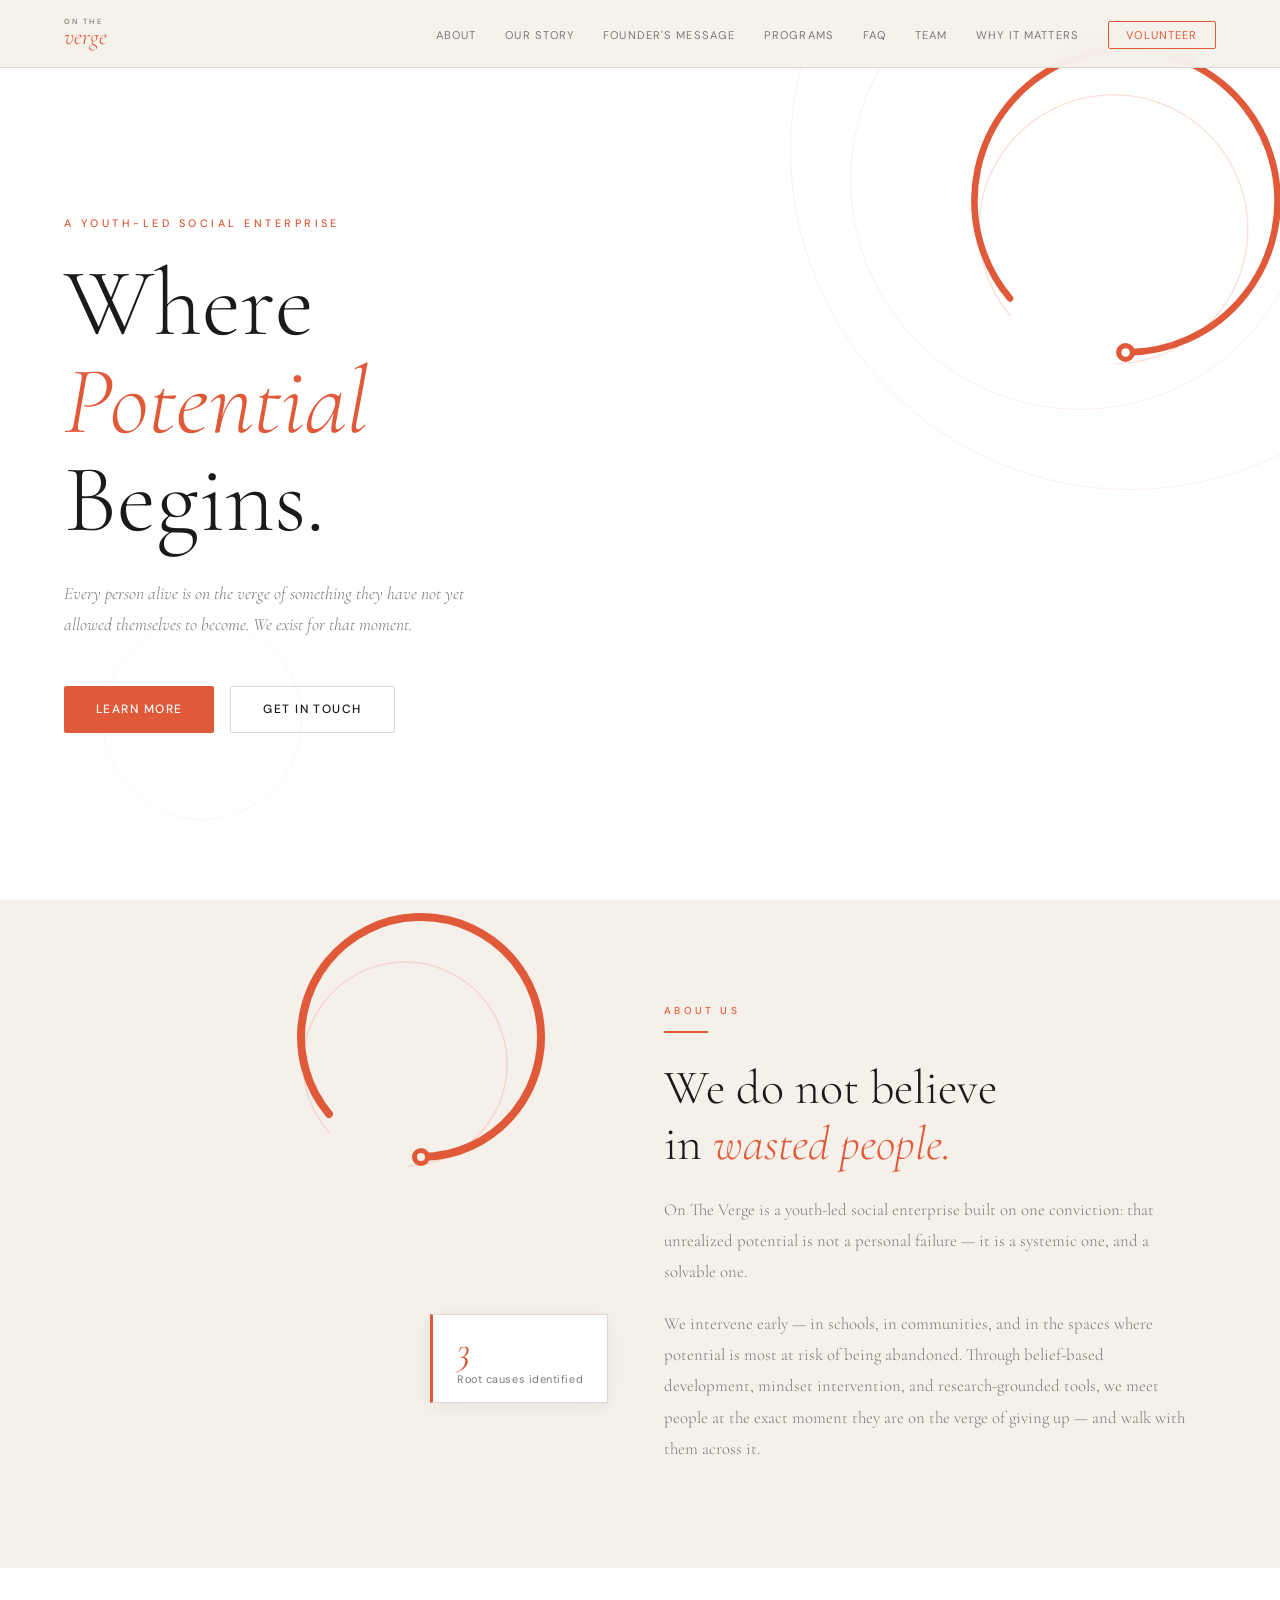
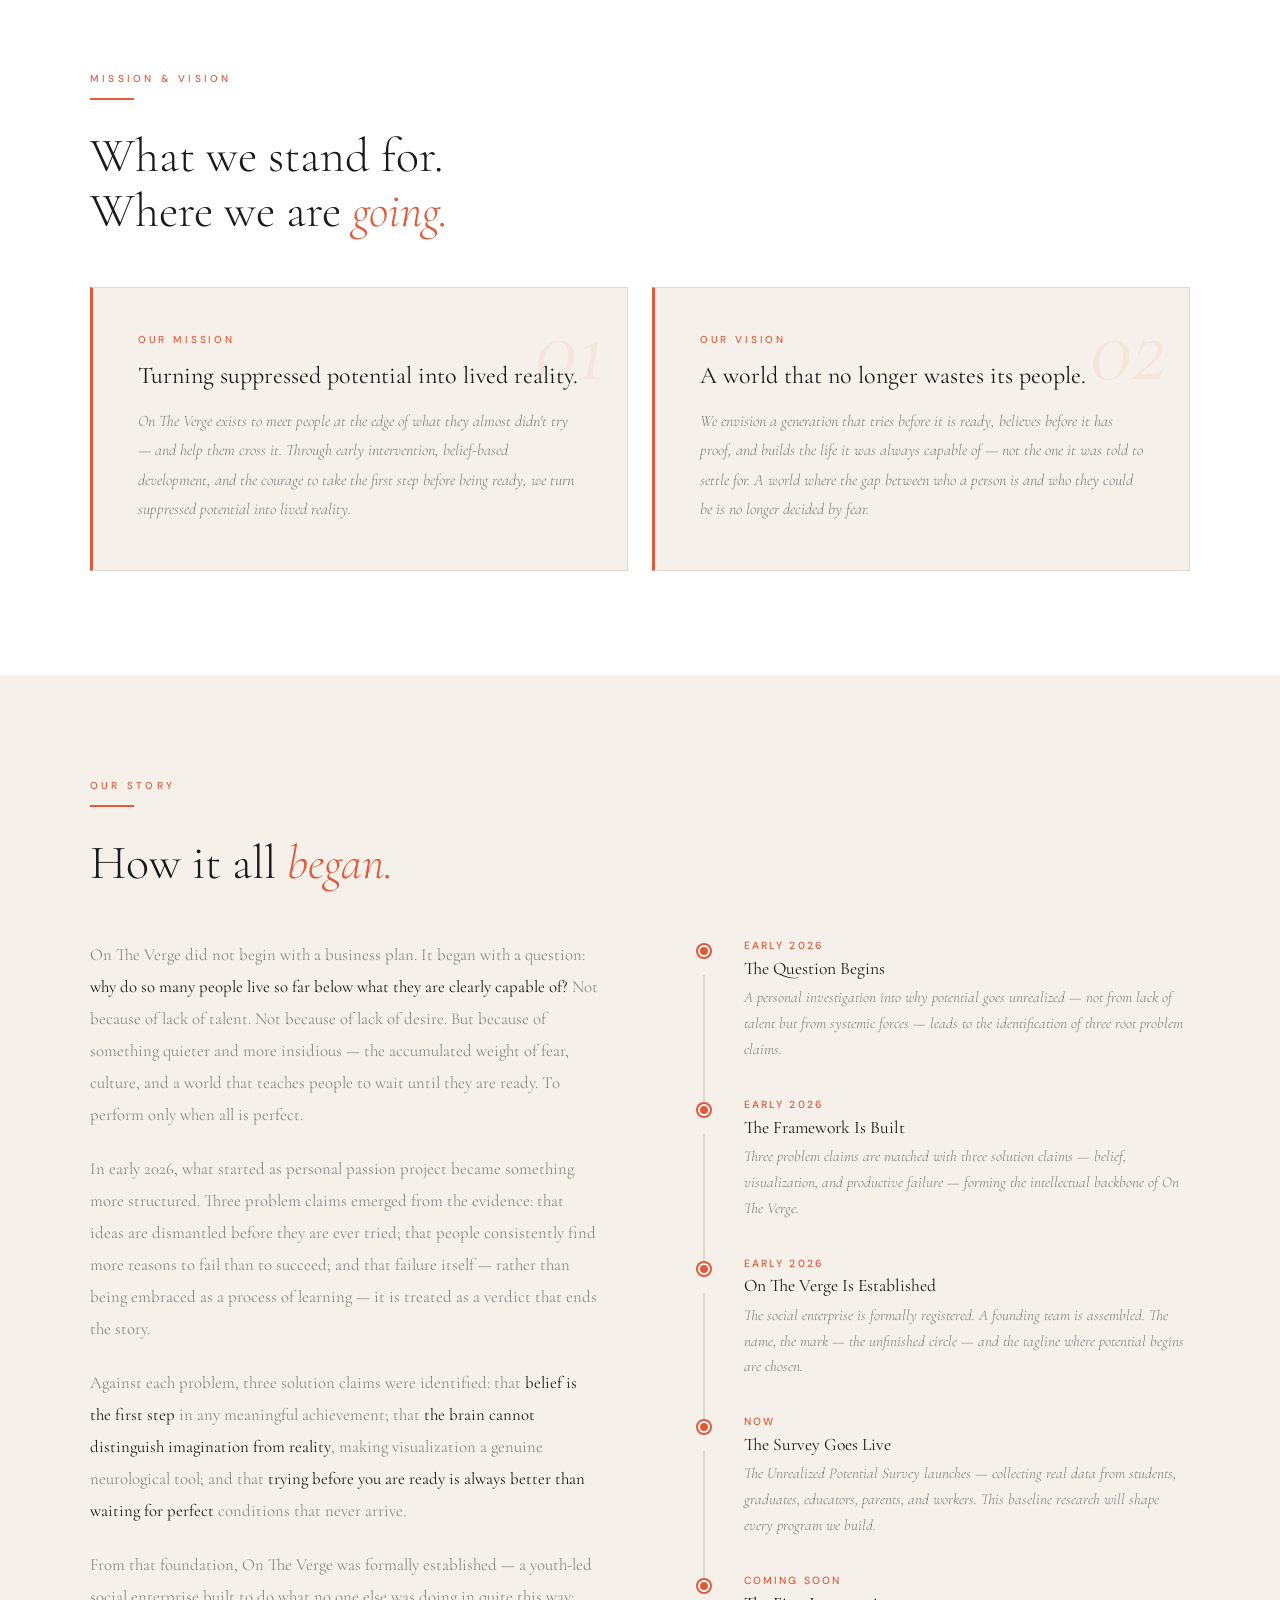
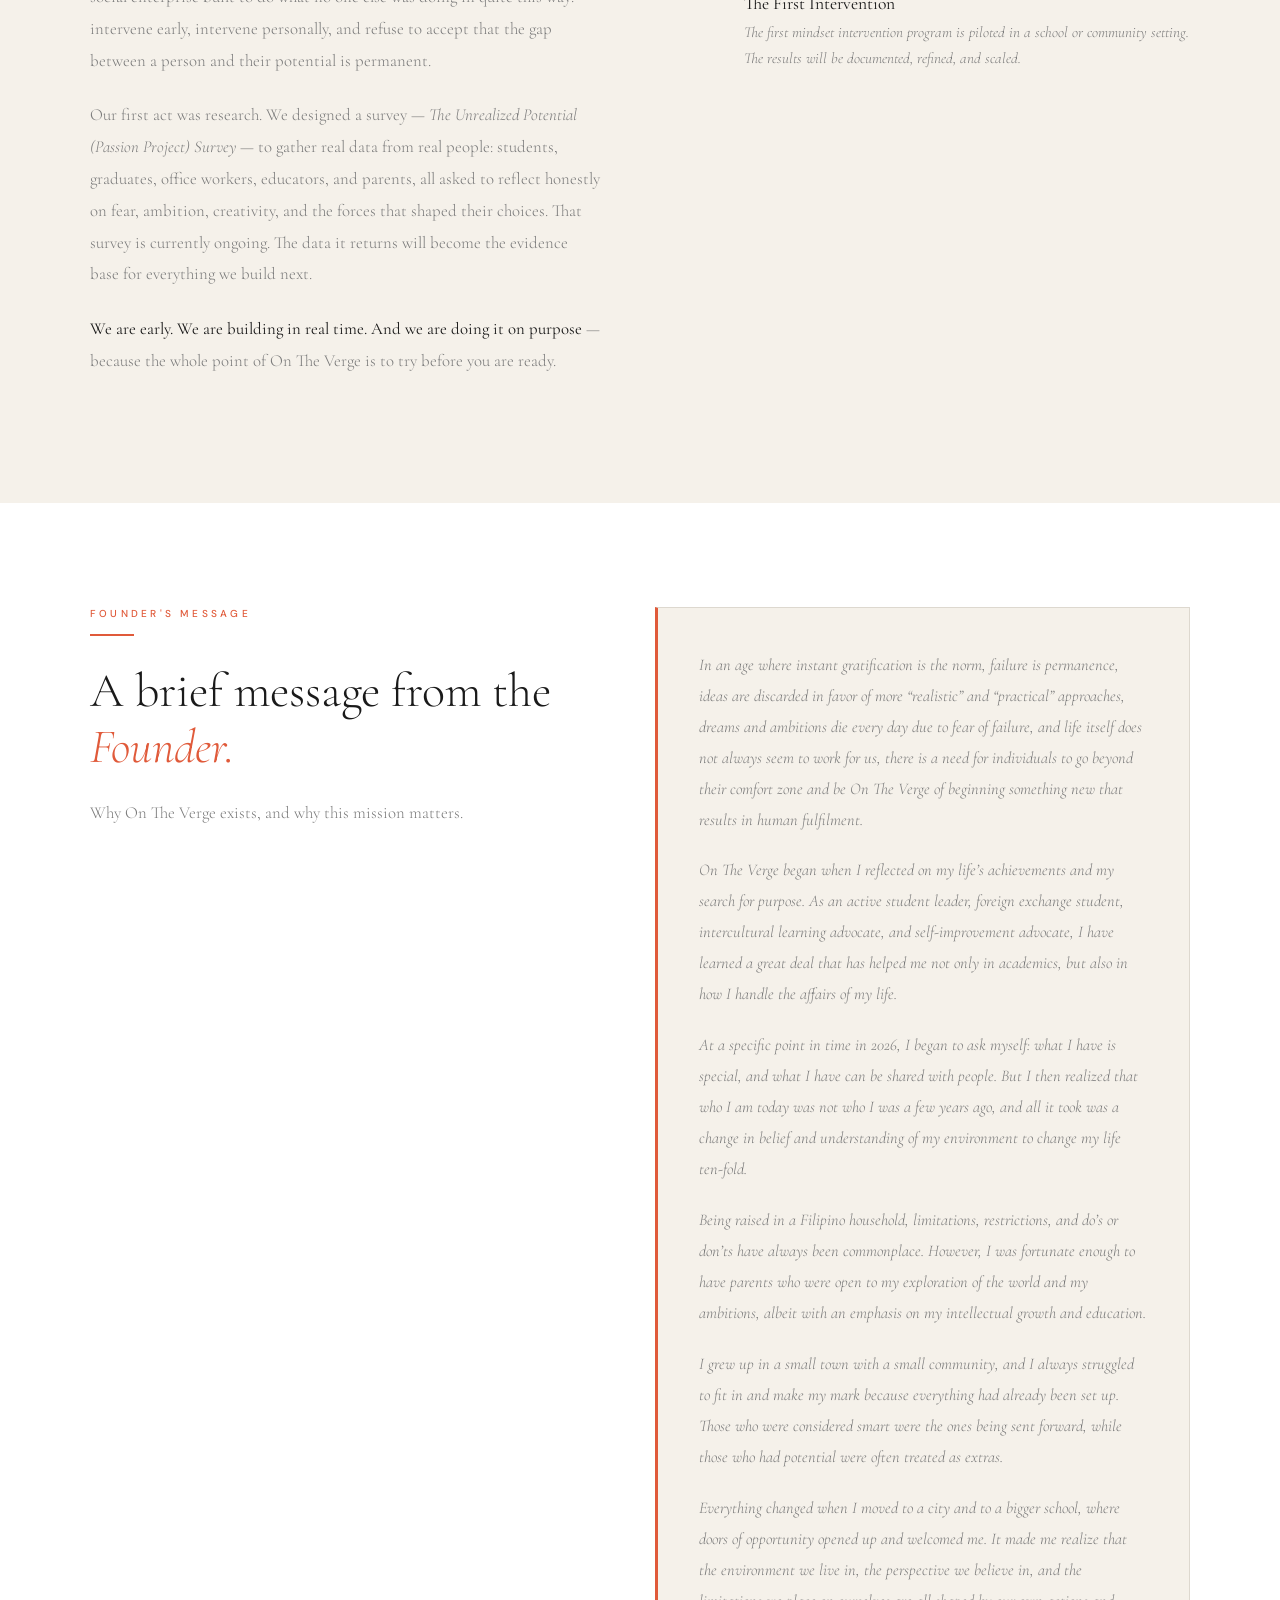
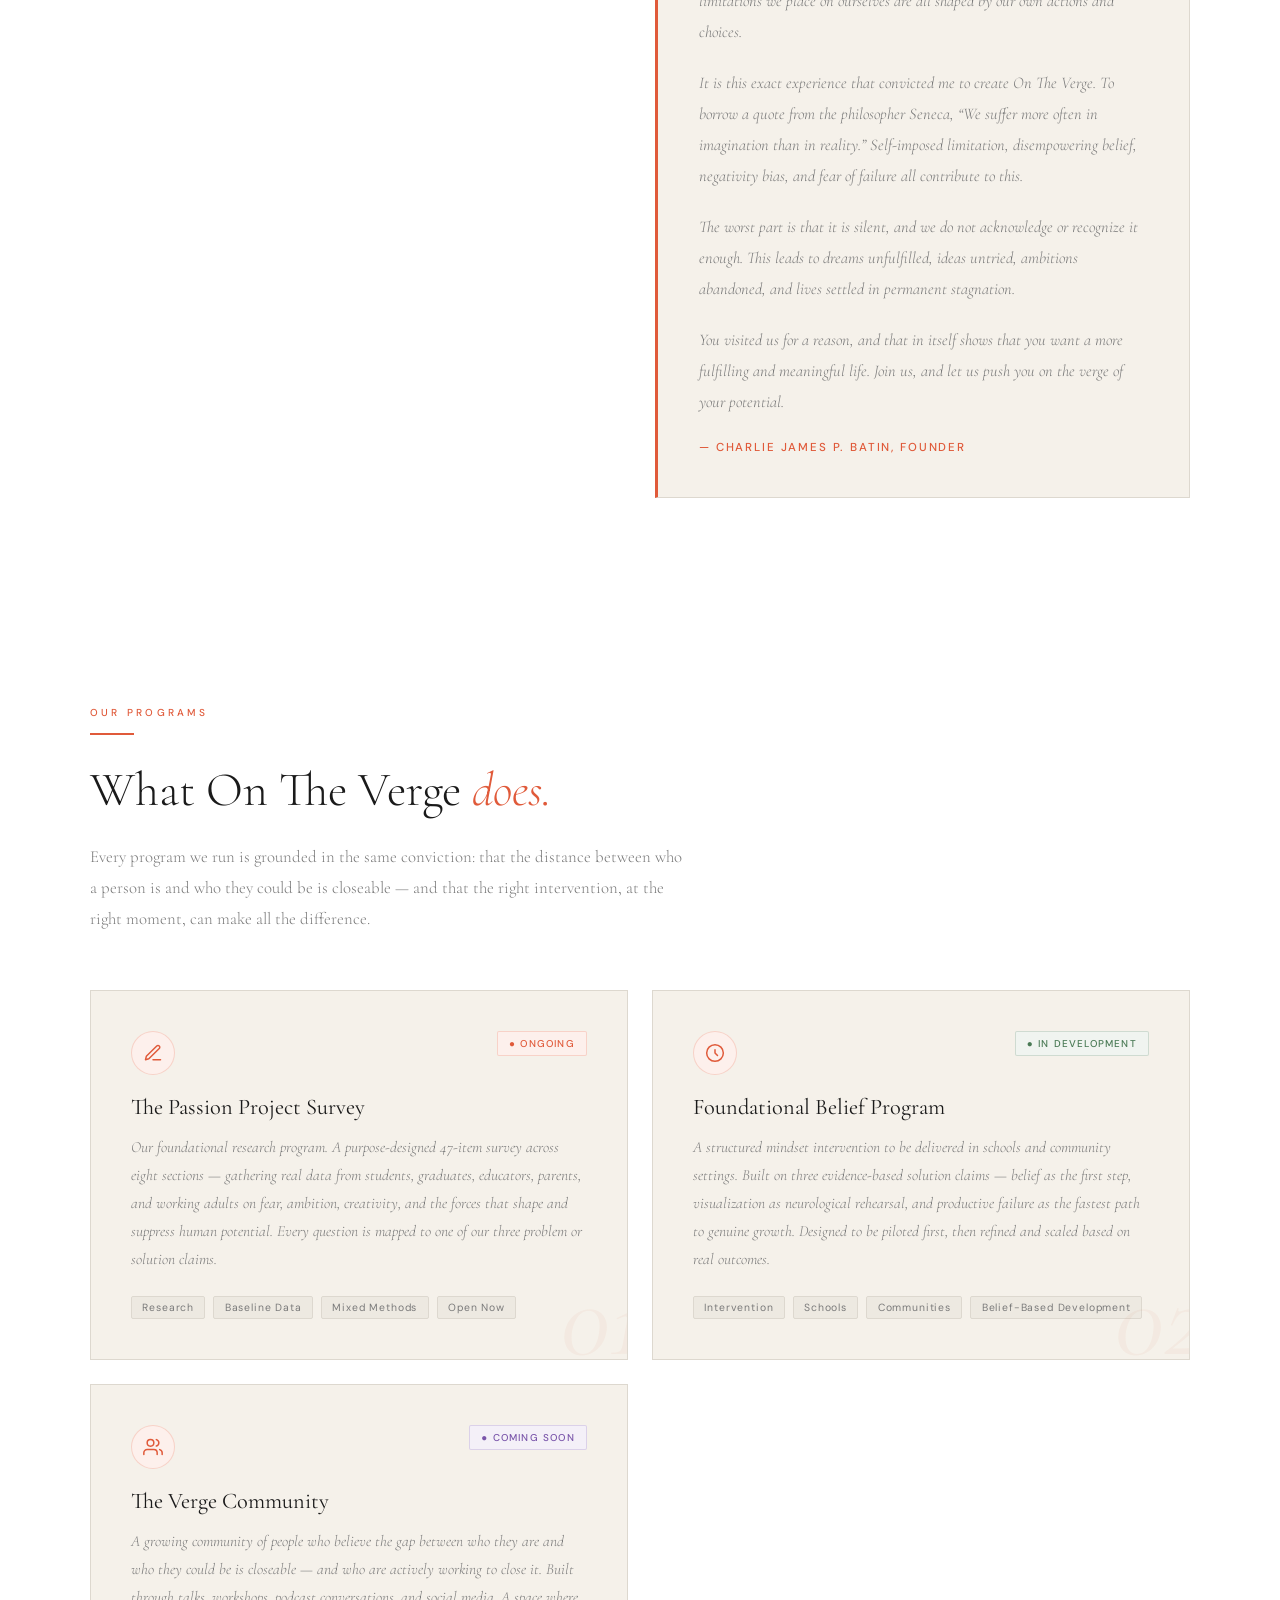
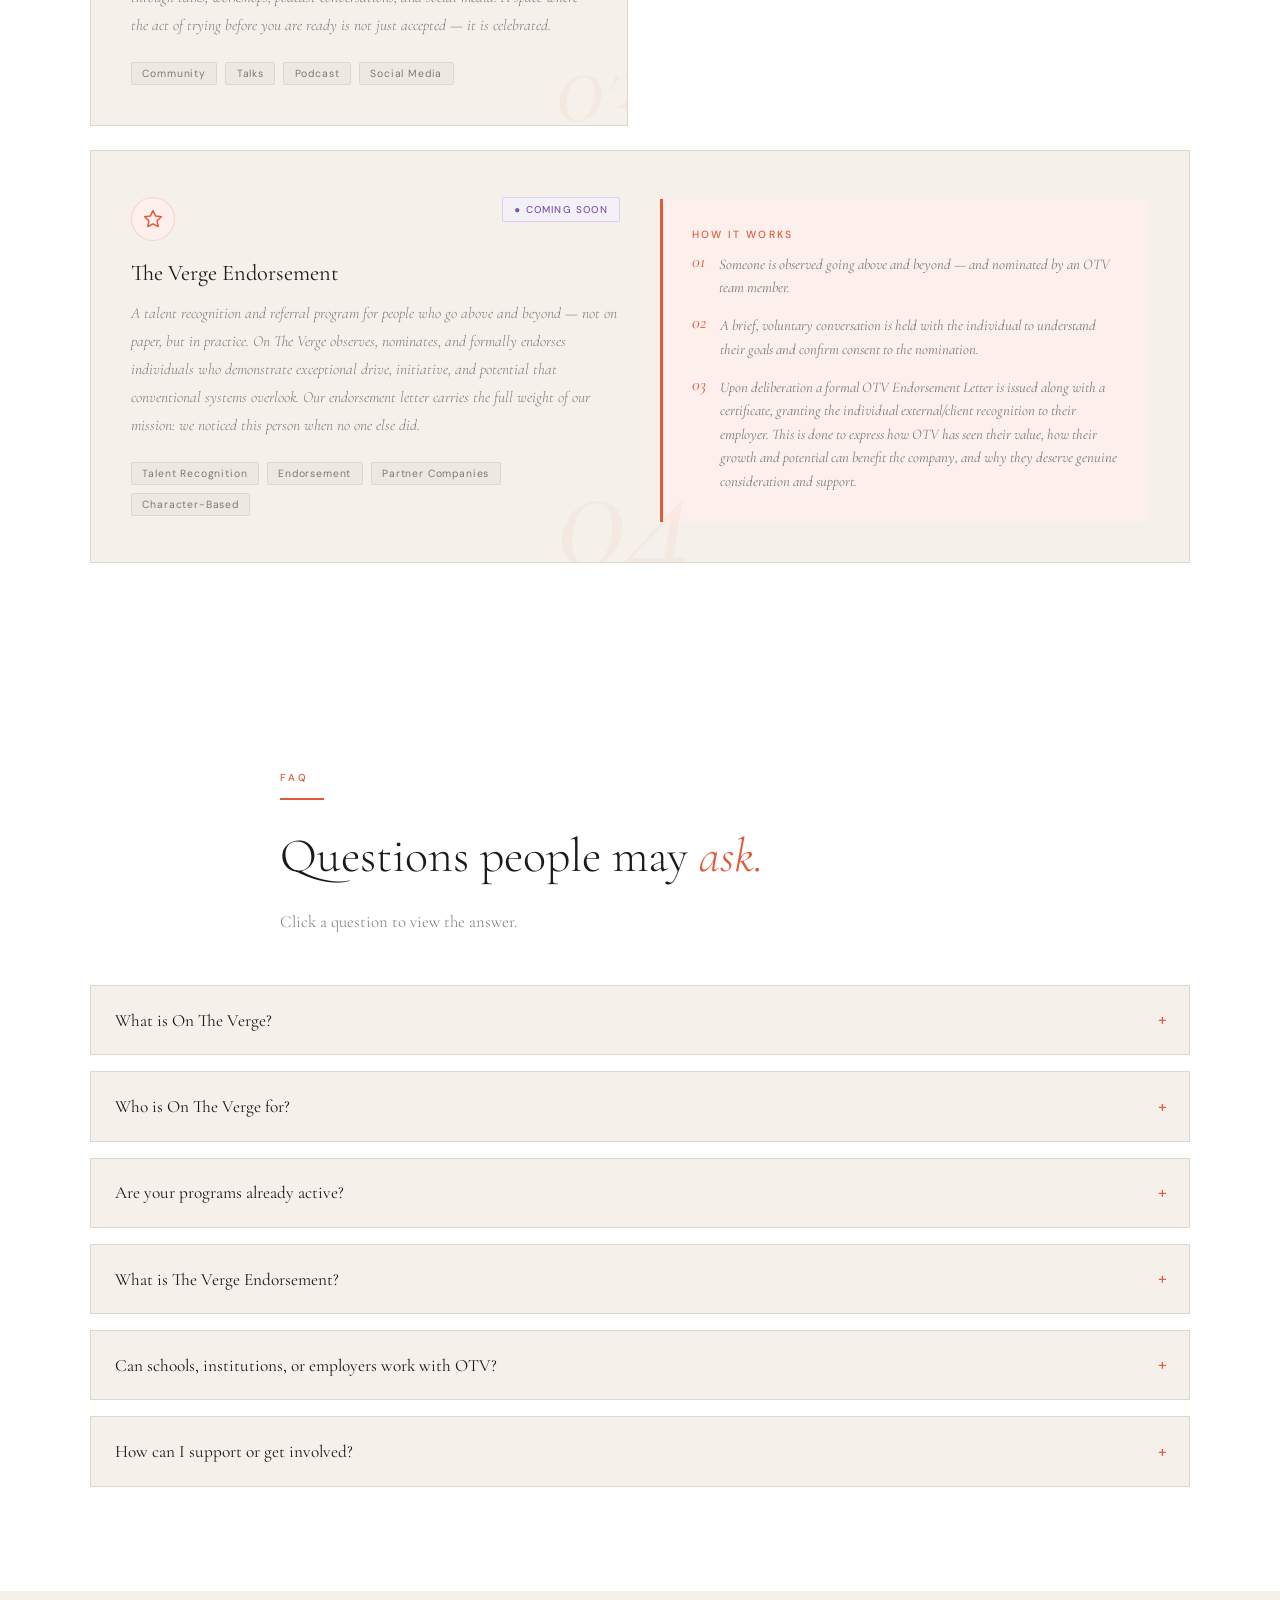
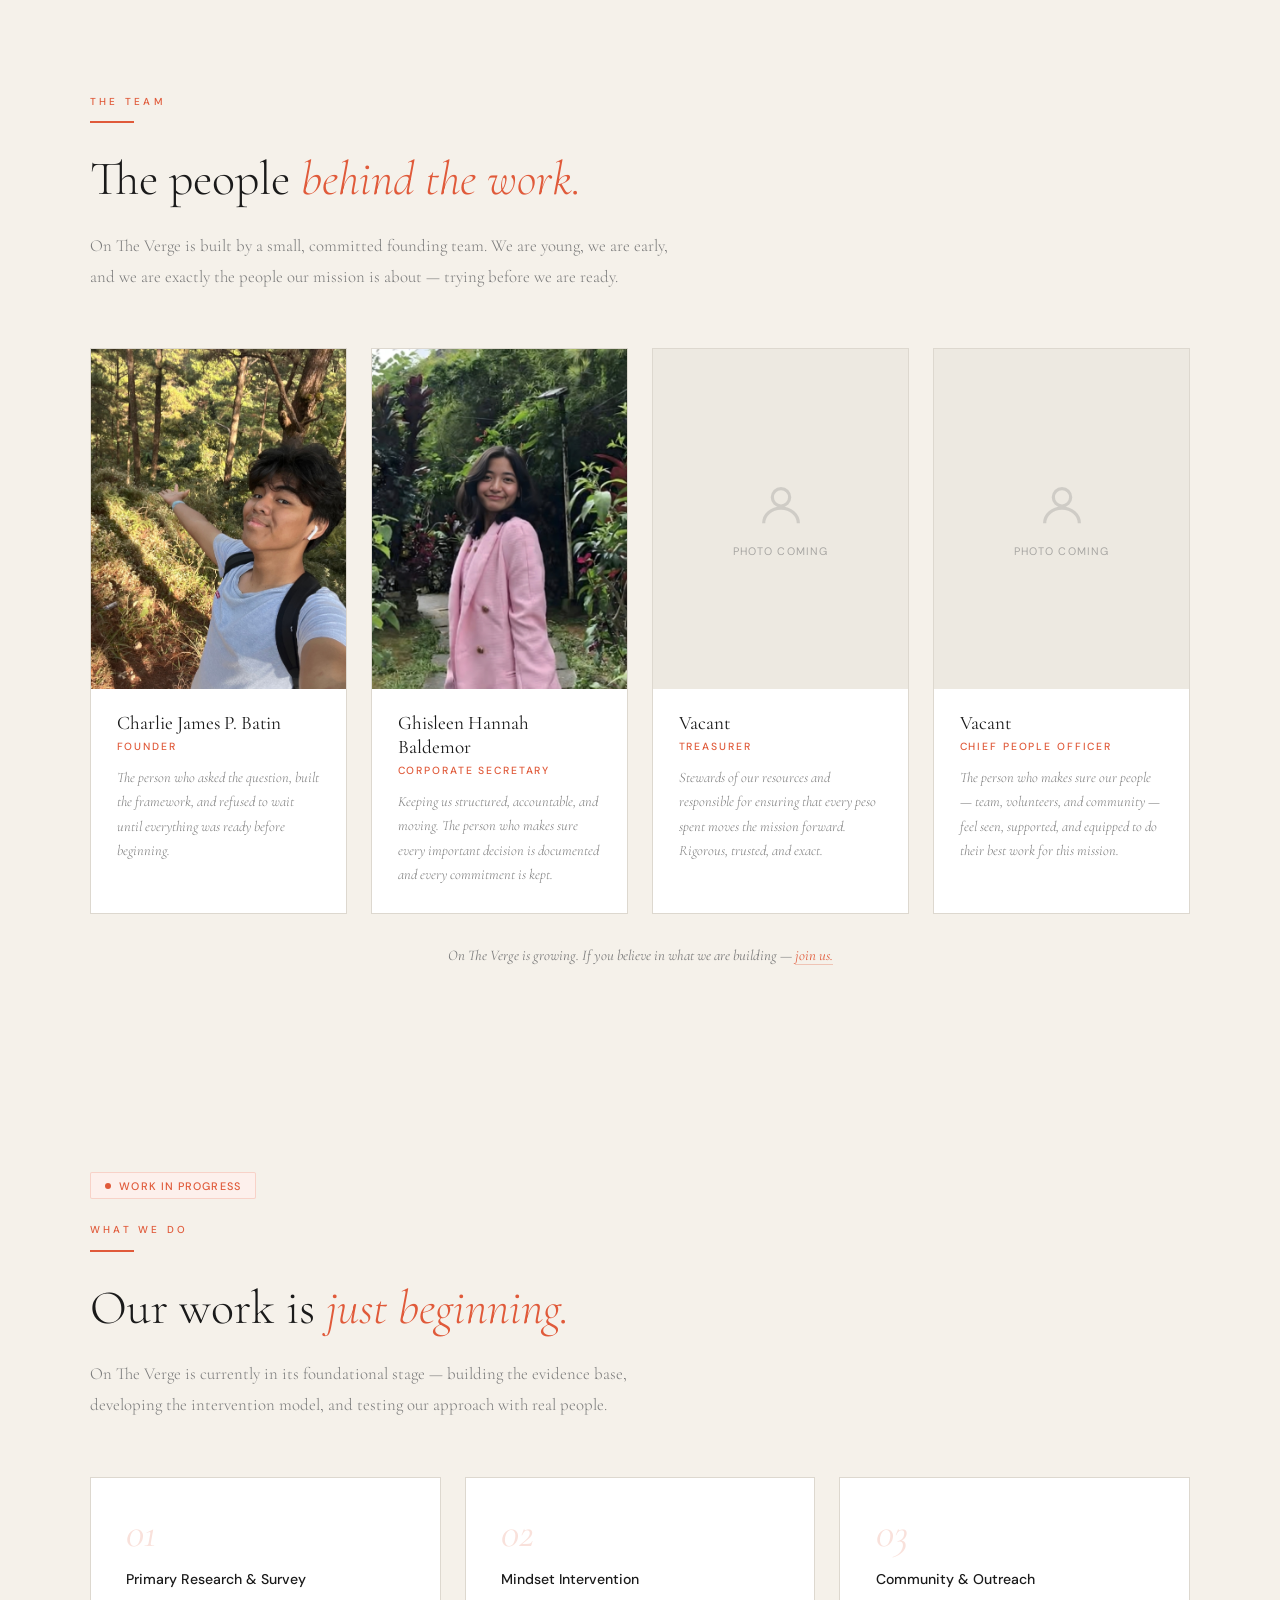
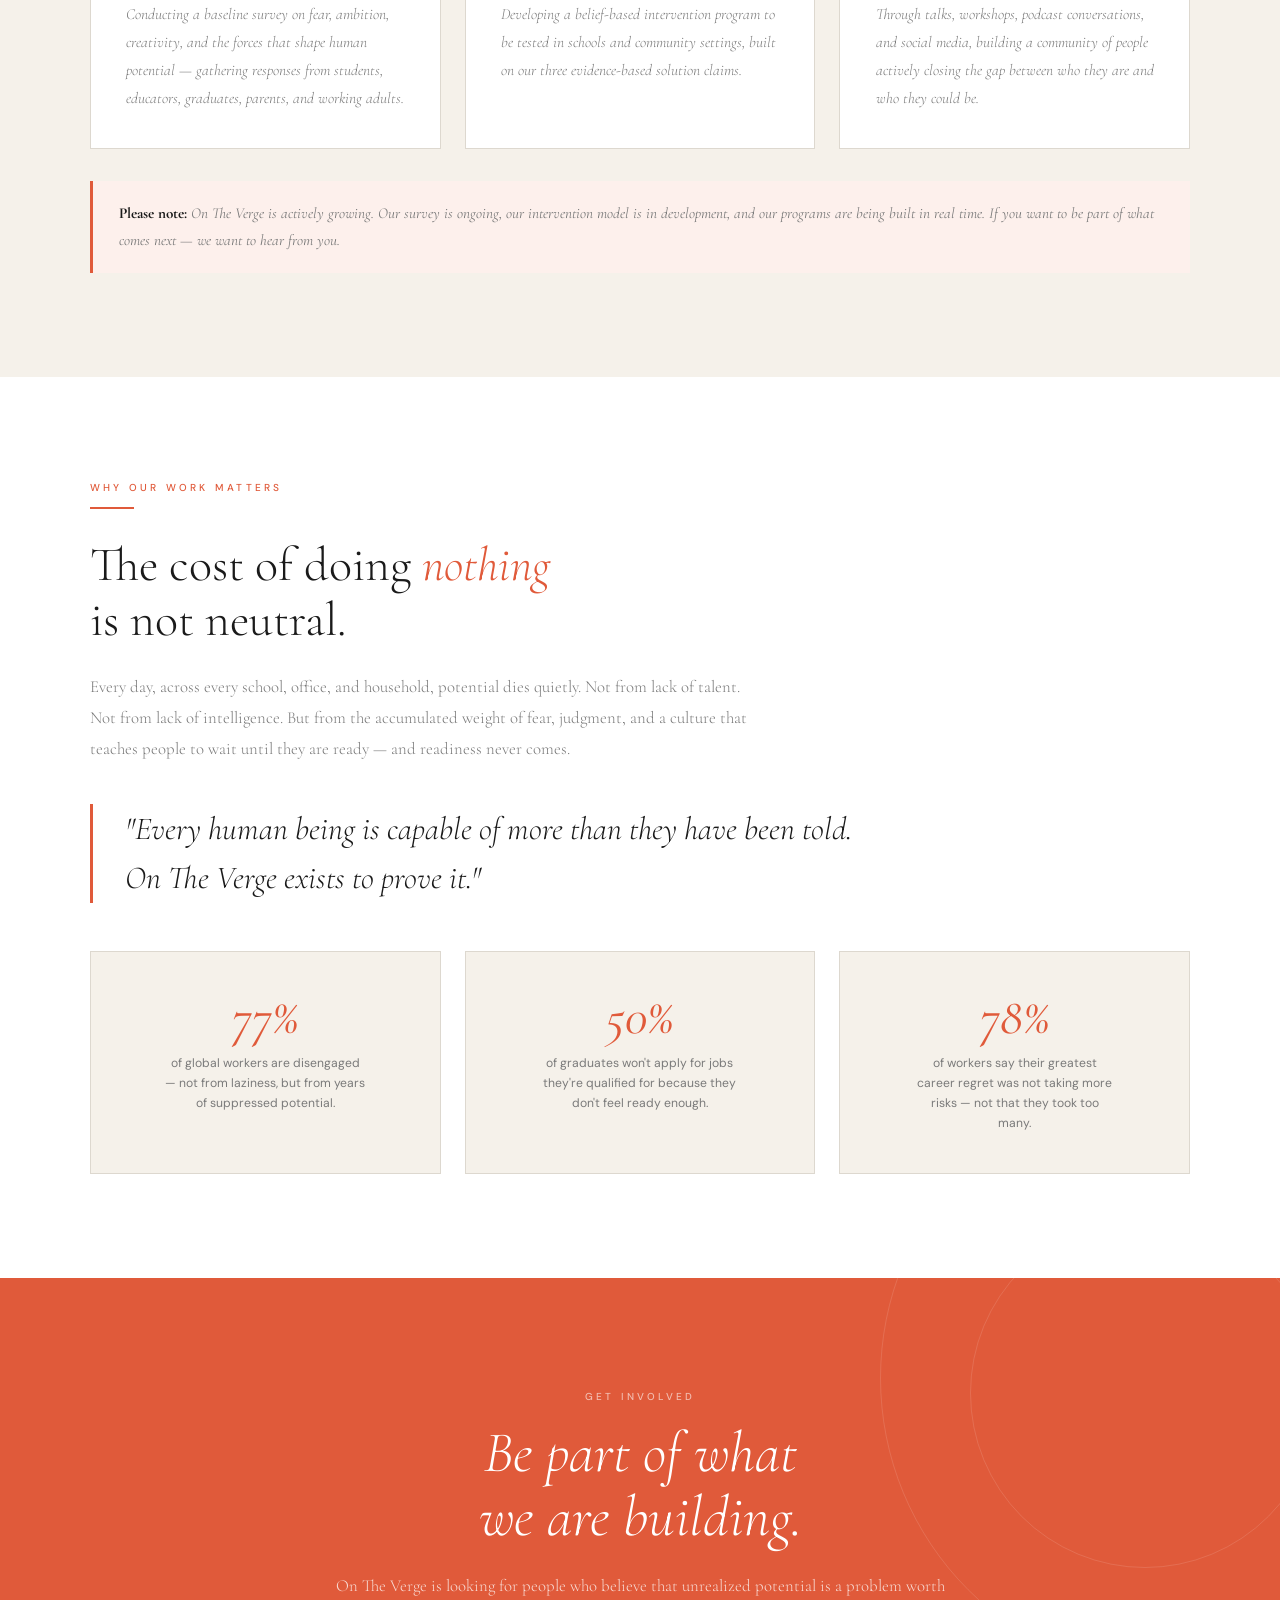
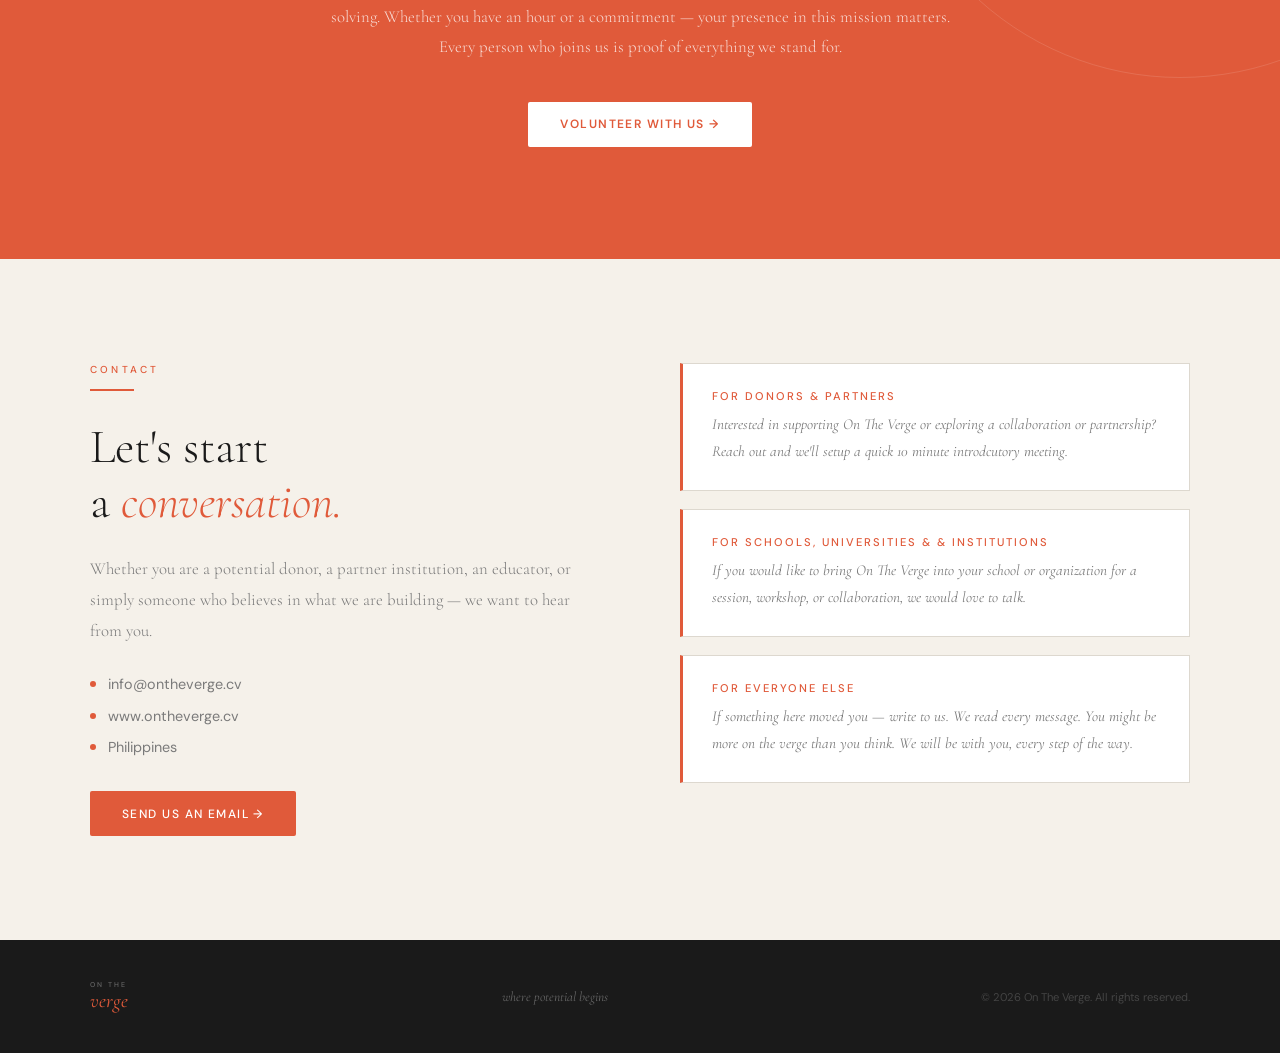
==== commit 8d105ba0: "Update index.html" ====
--- a/index.html
+++ b/index.html
@@ -27,10 +27,10 @@
     <li><a href="#our-story">Our Story</a></li>
     <li><a href="#founders-message">Founder's Message</a></li>
     <li><a href="#programs">Programs</a></li>
+    <li><a href="#faq">FAQ</a></li>
     <li><a href="#team">Team</a></li>
     <li><a href="#why">Why It Matters</a></li>
     <li><a href="#volunteer" class="nav-cta">Volunteer</a></li>
-    <li><a href="#faq">FAQ</a></li>
   </ul>
   <button class="nav-toggle" id="nav-toggle" aria-label="Toggle navigation" aria-expanded="false">
     <span></span><span></span><span></span>
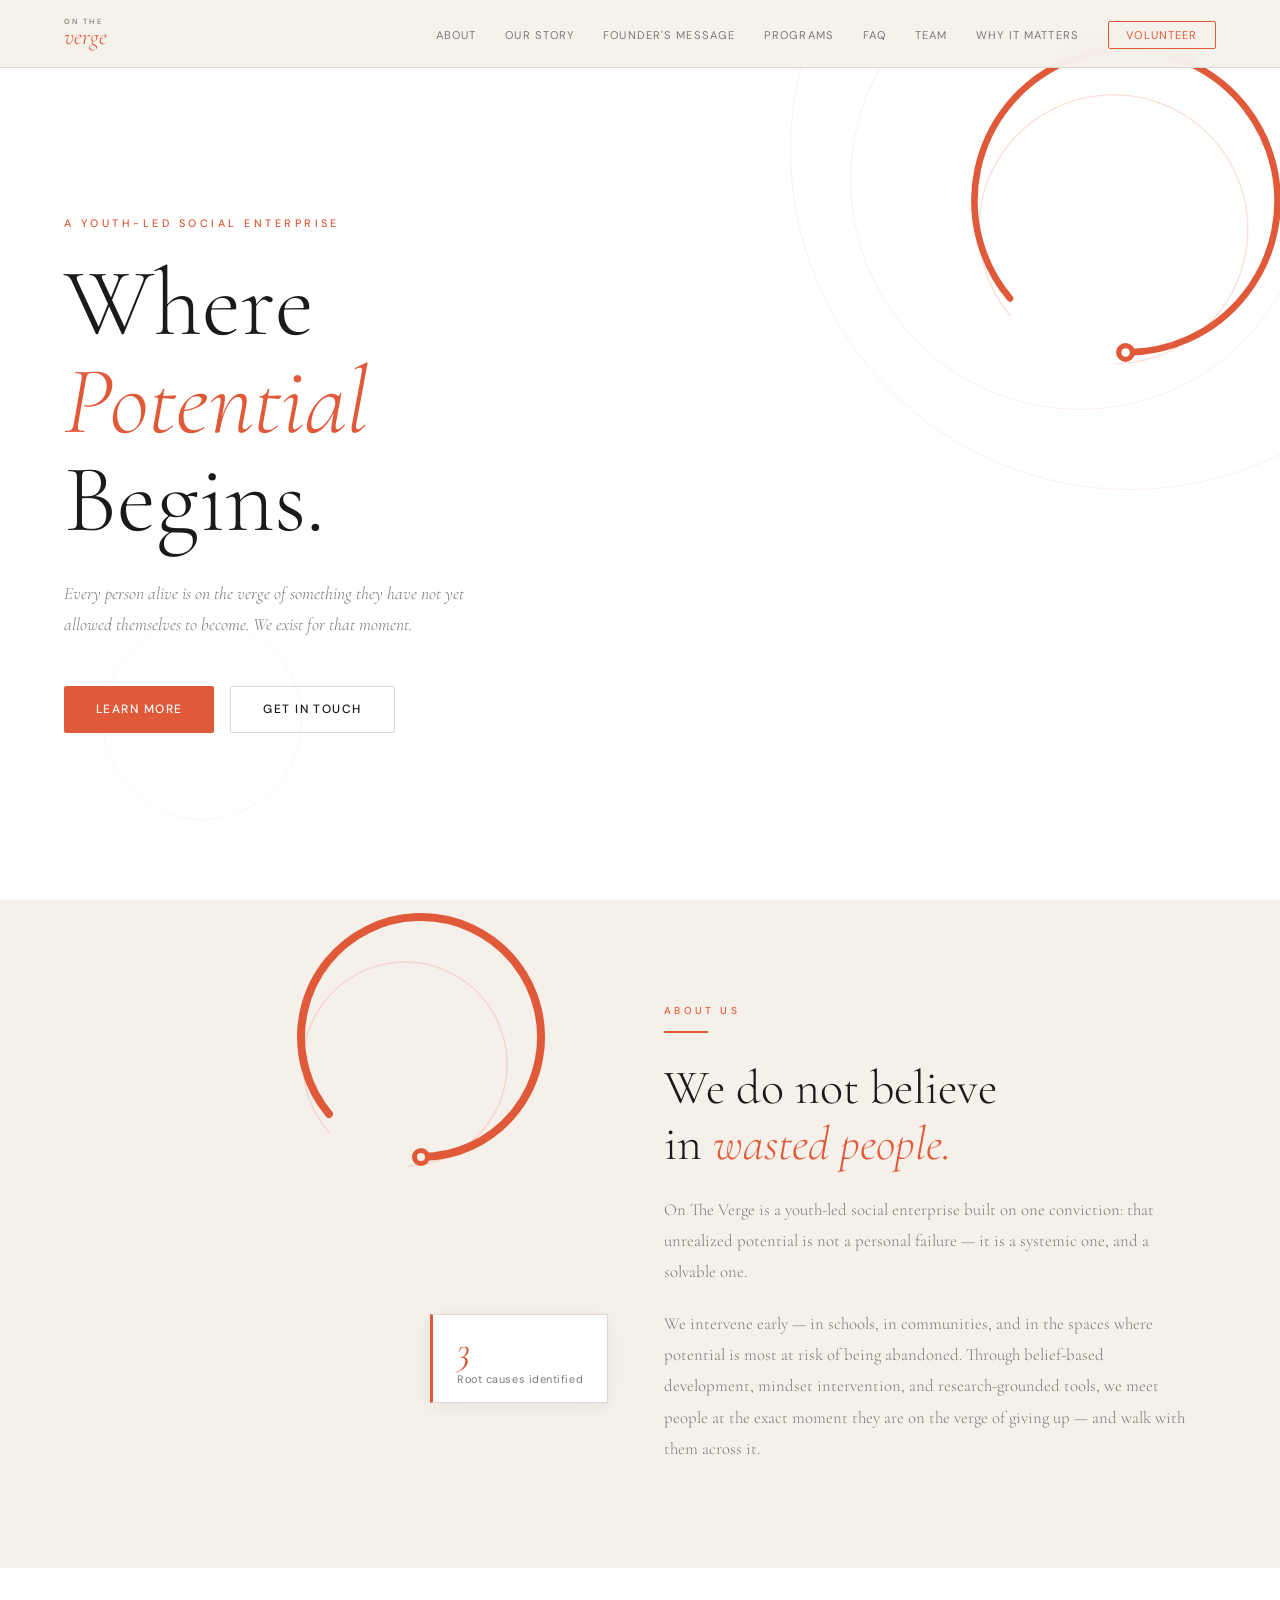
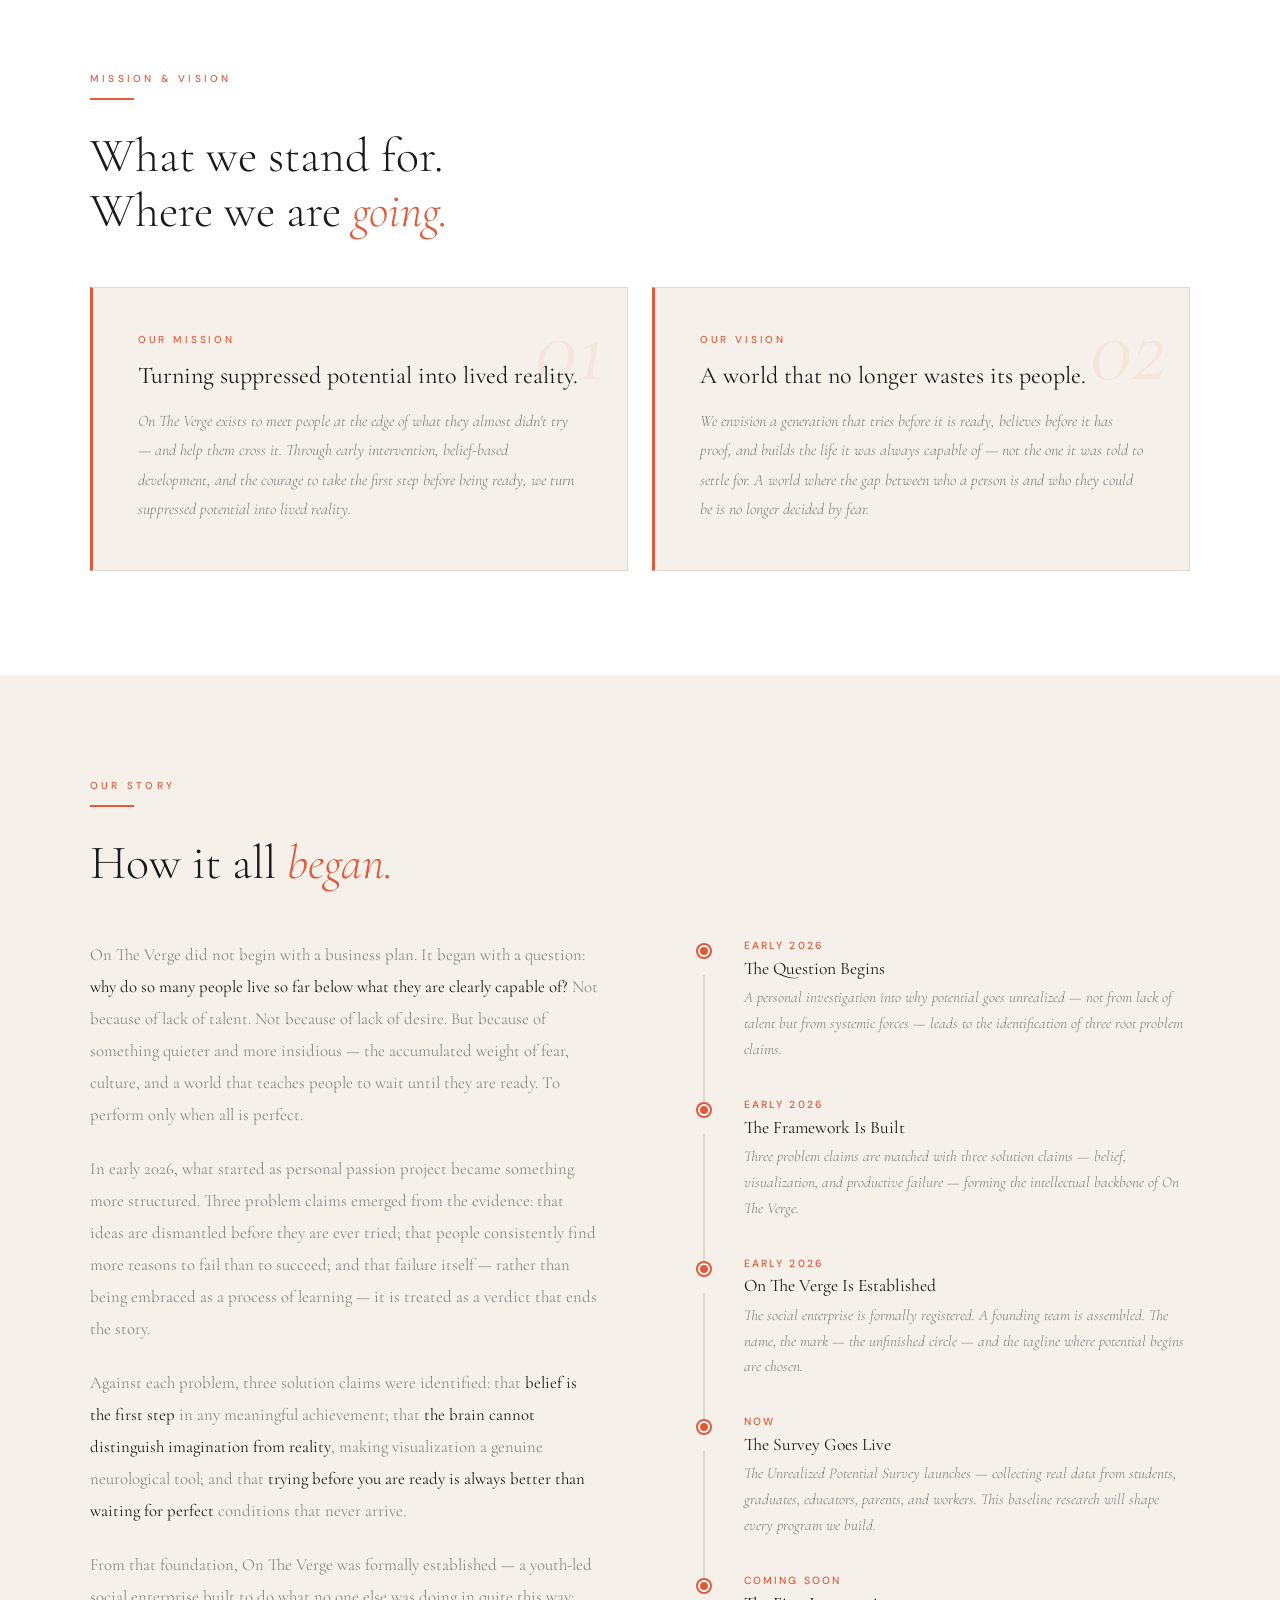
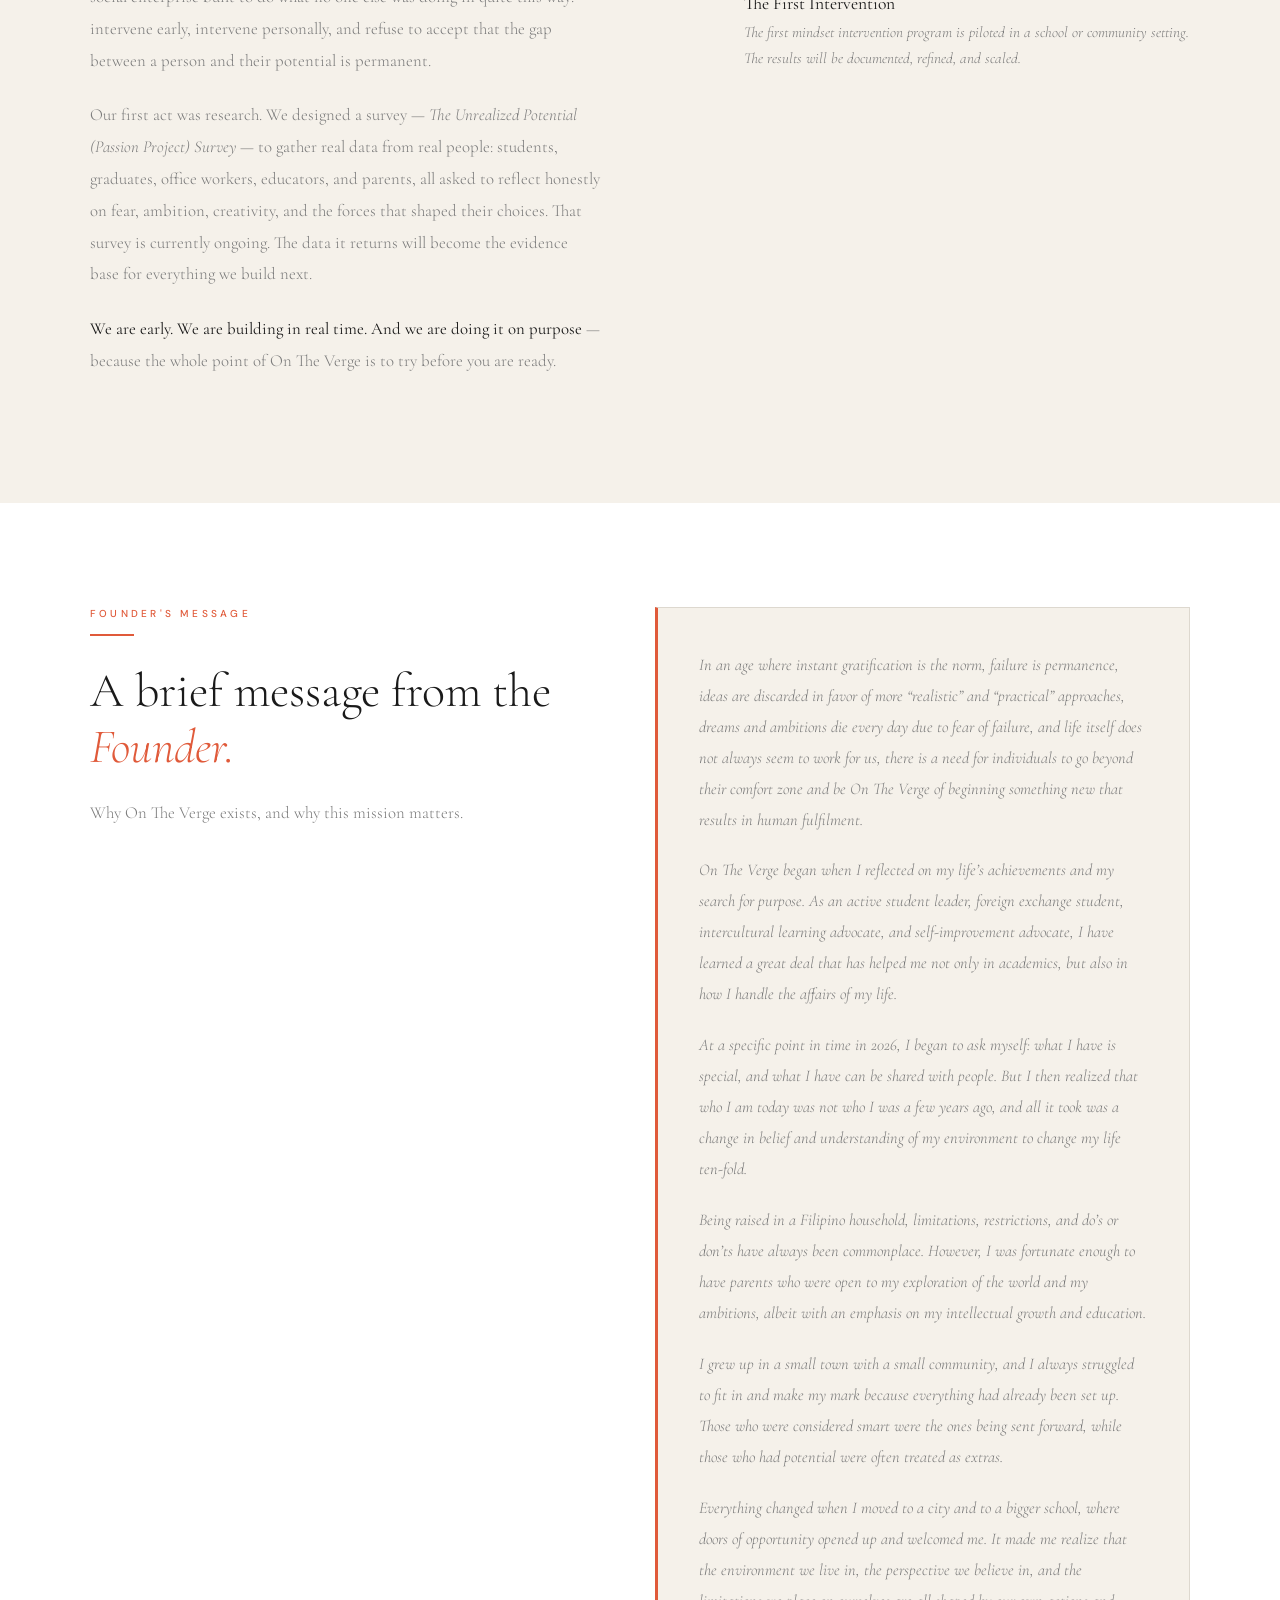
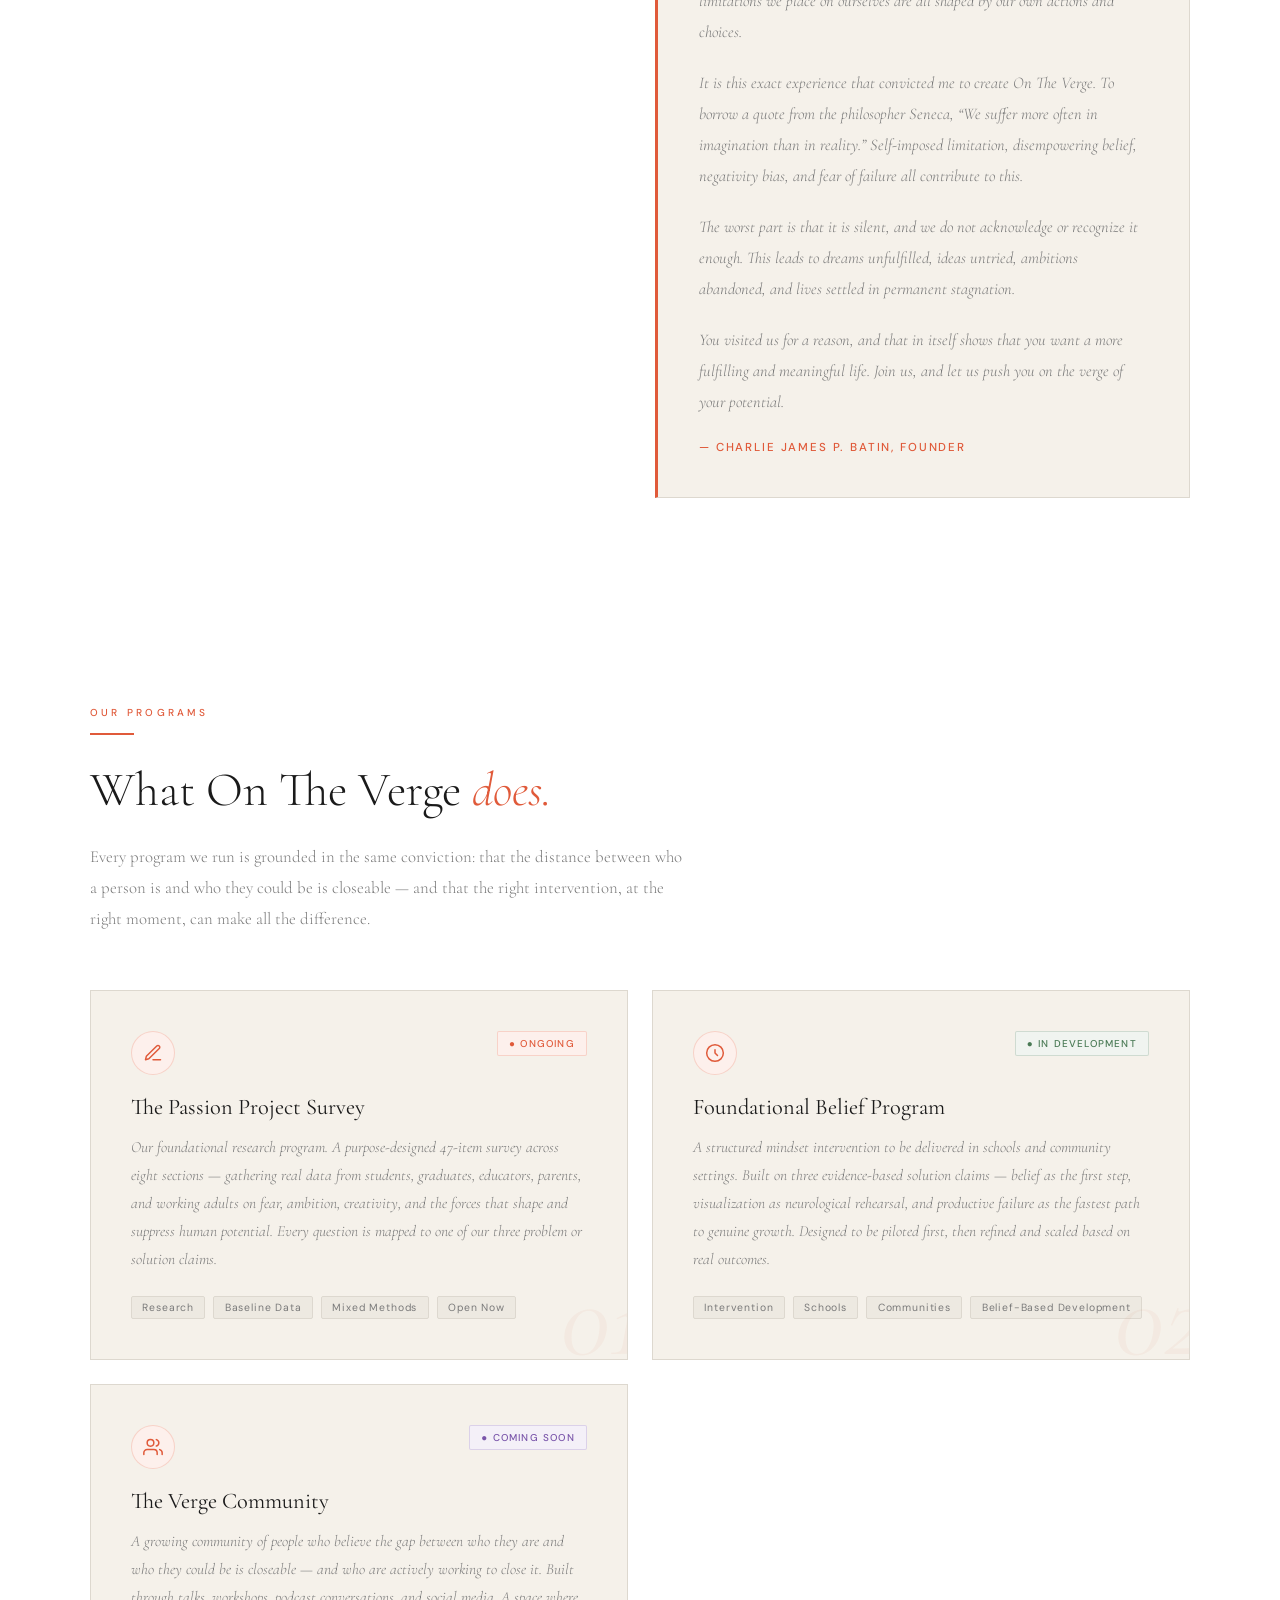
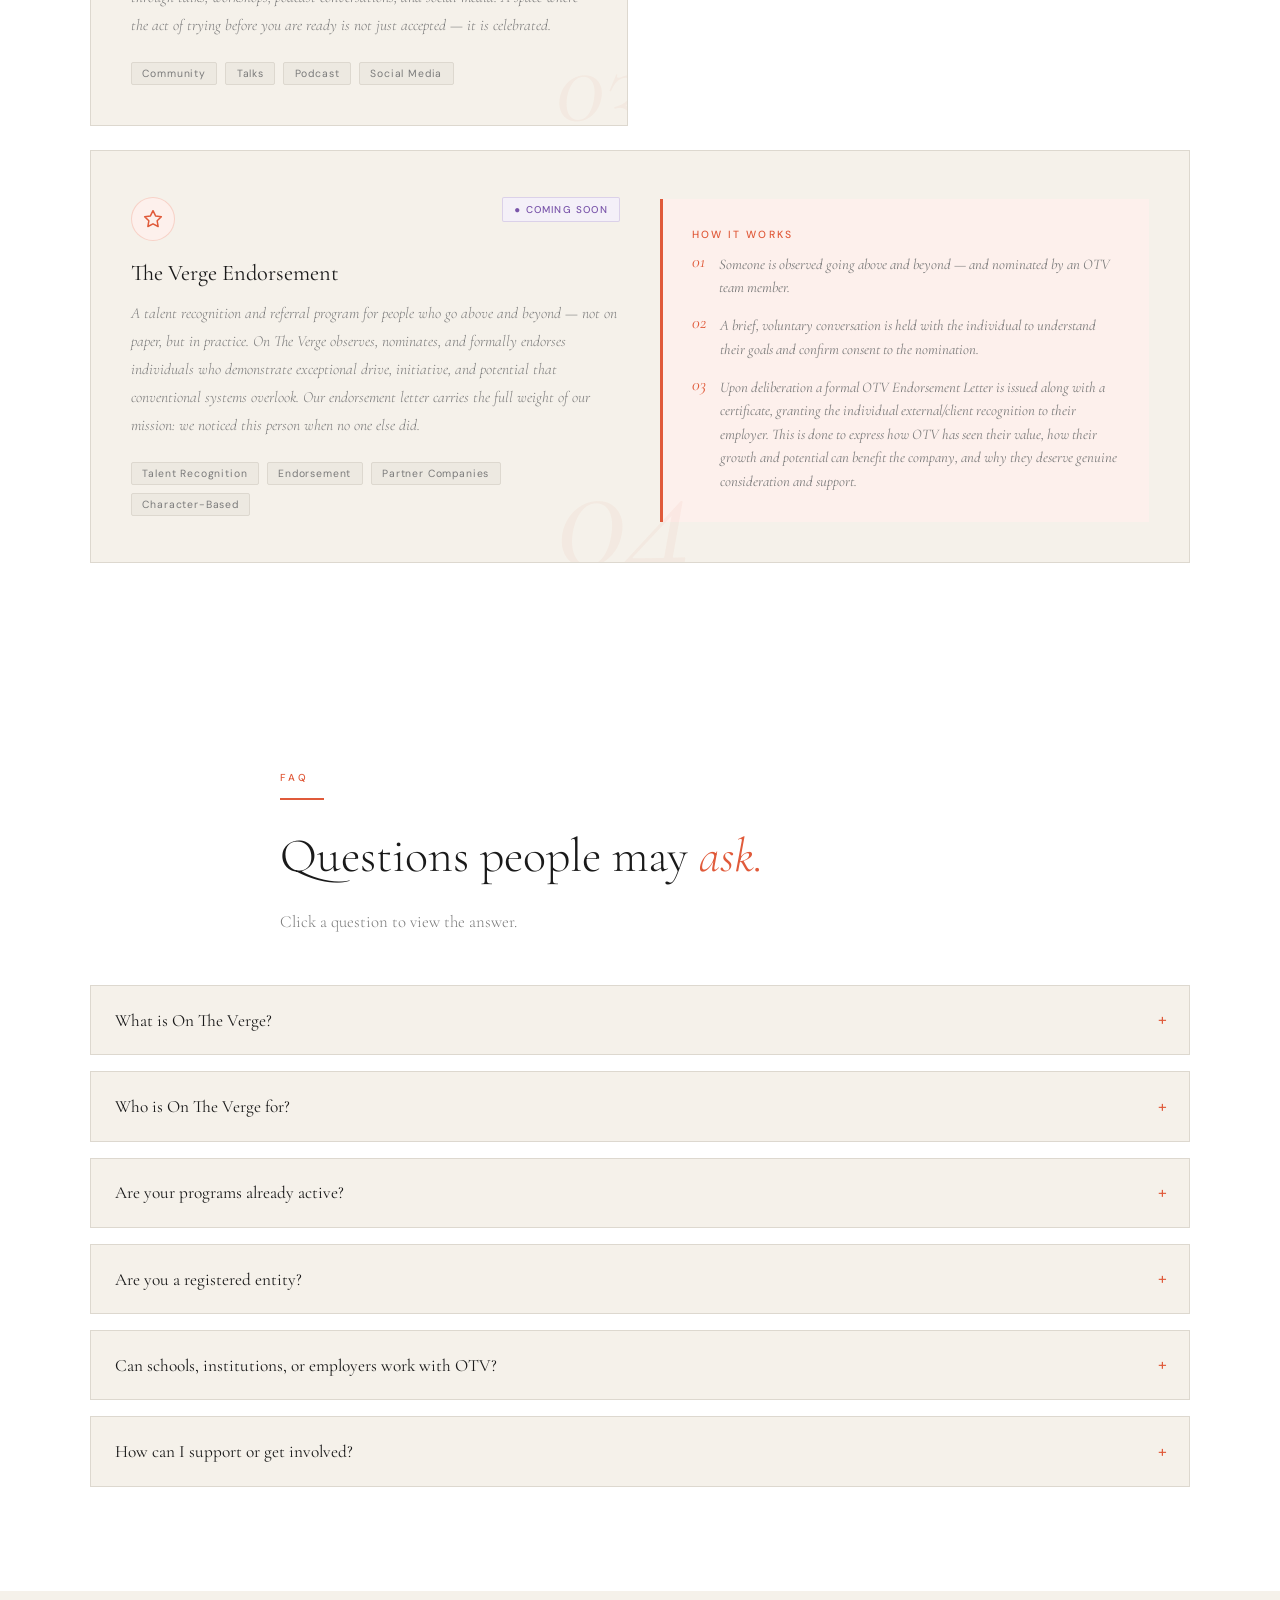
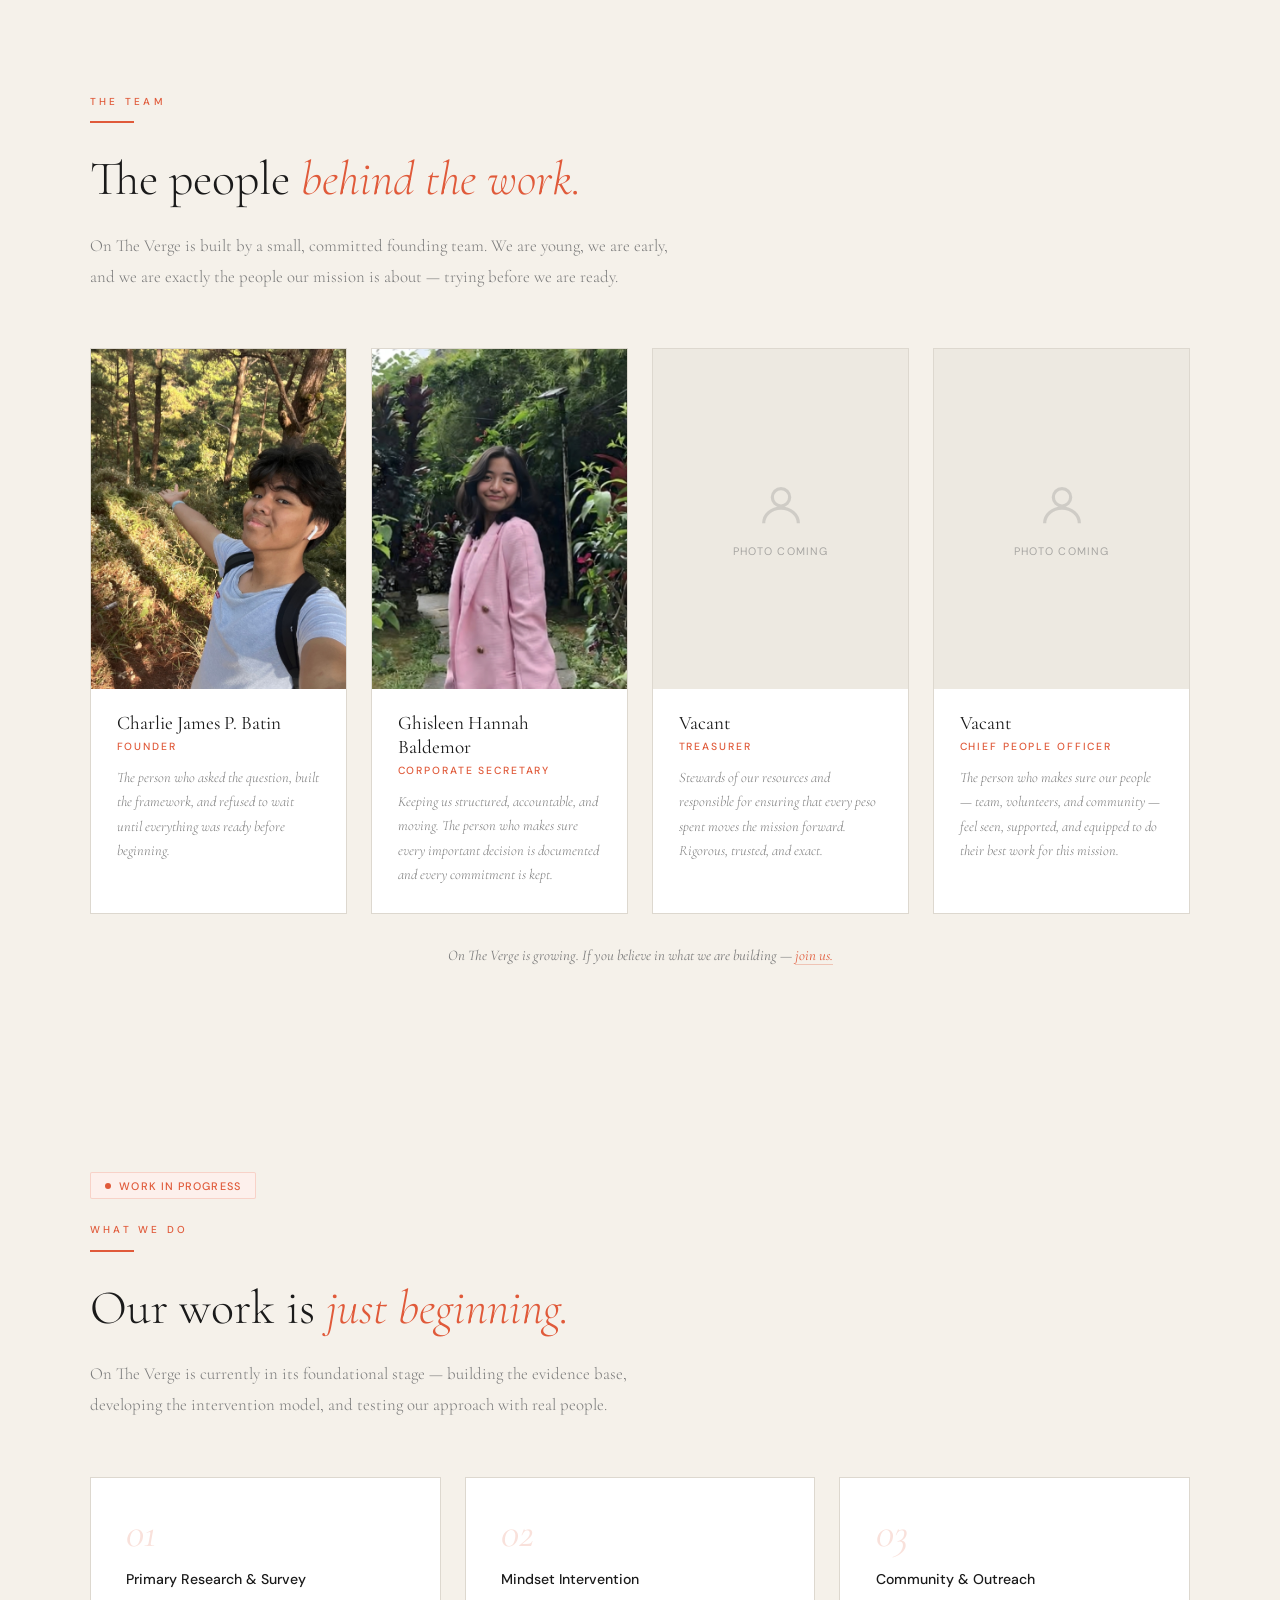
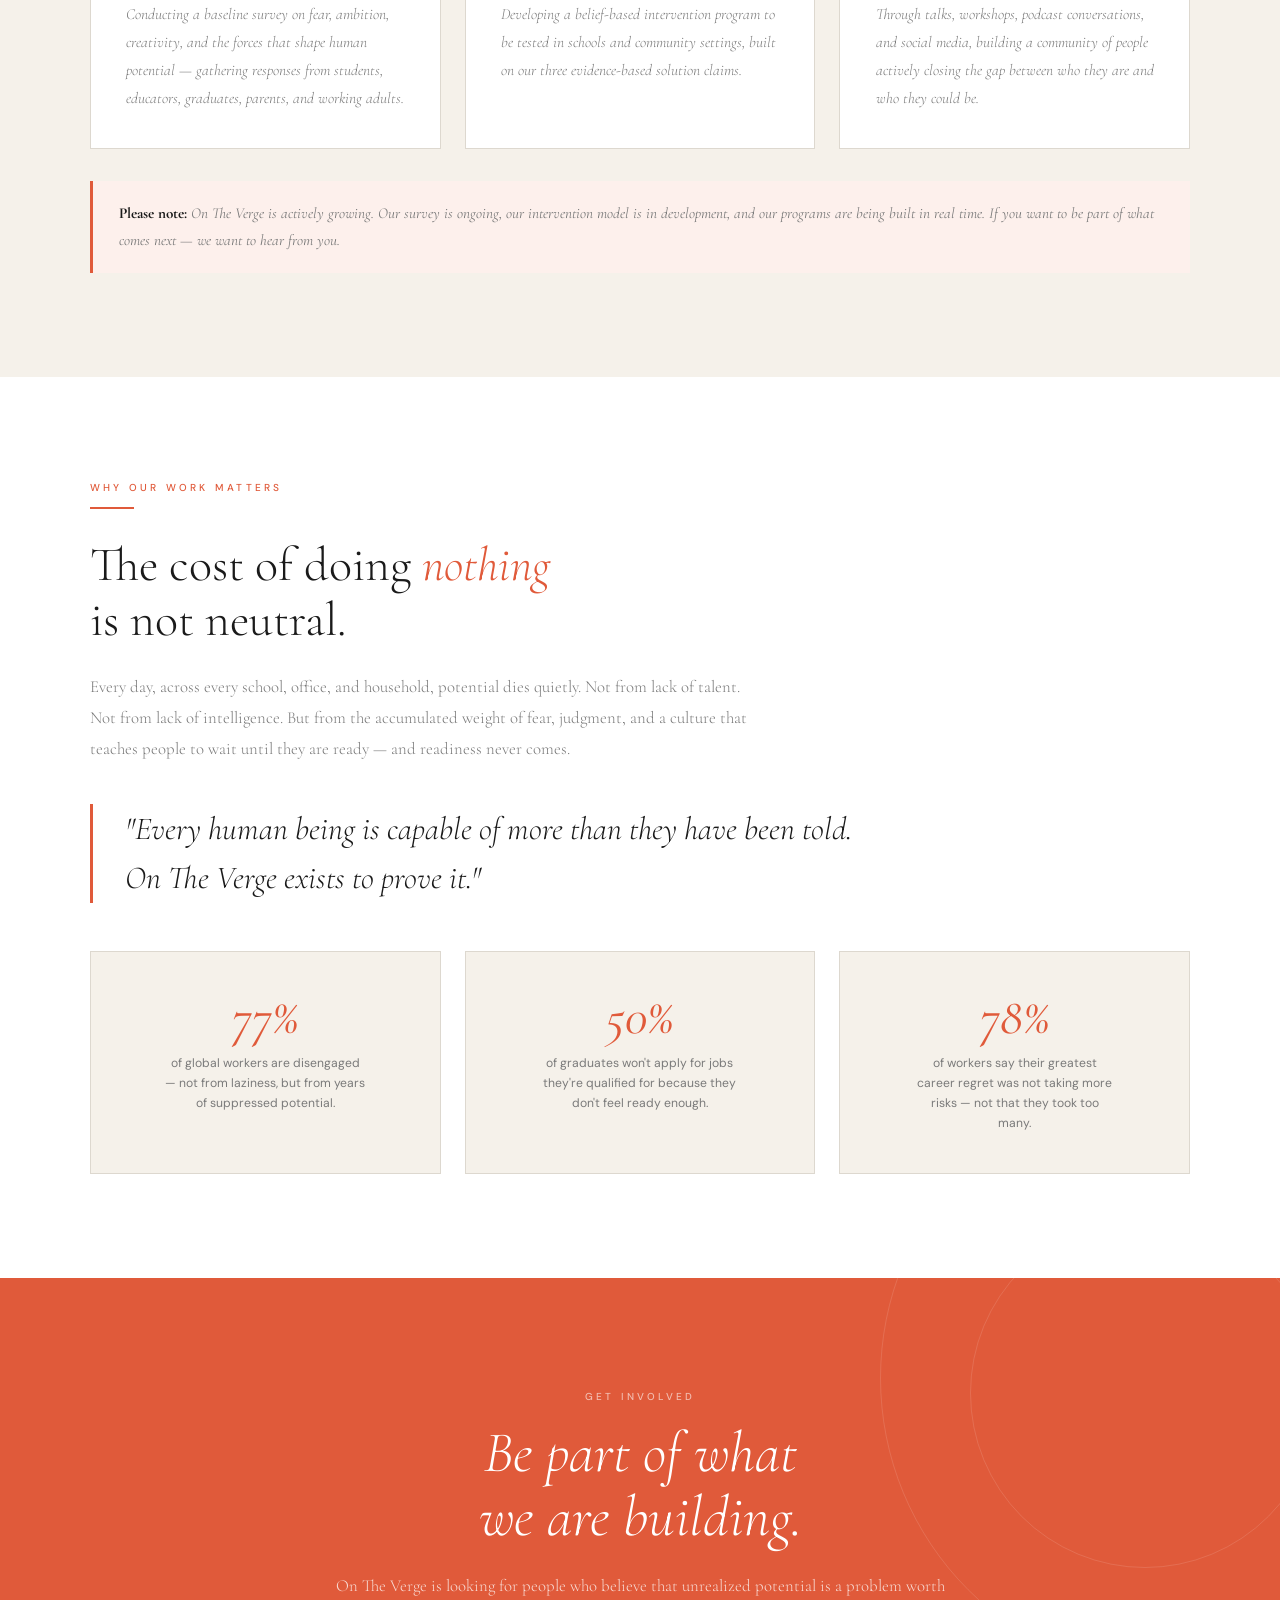
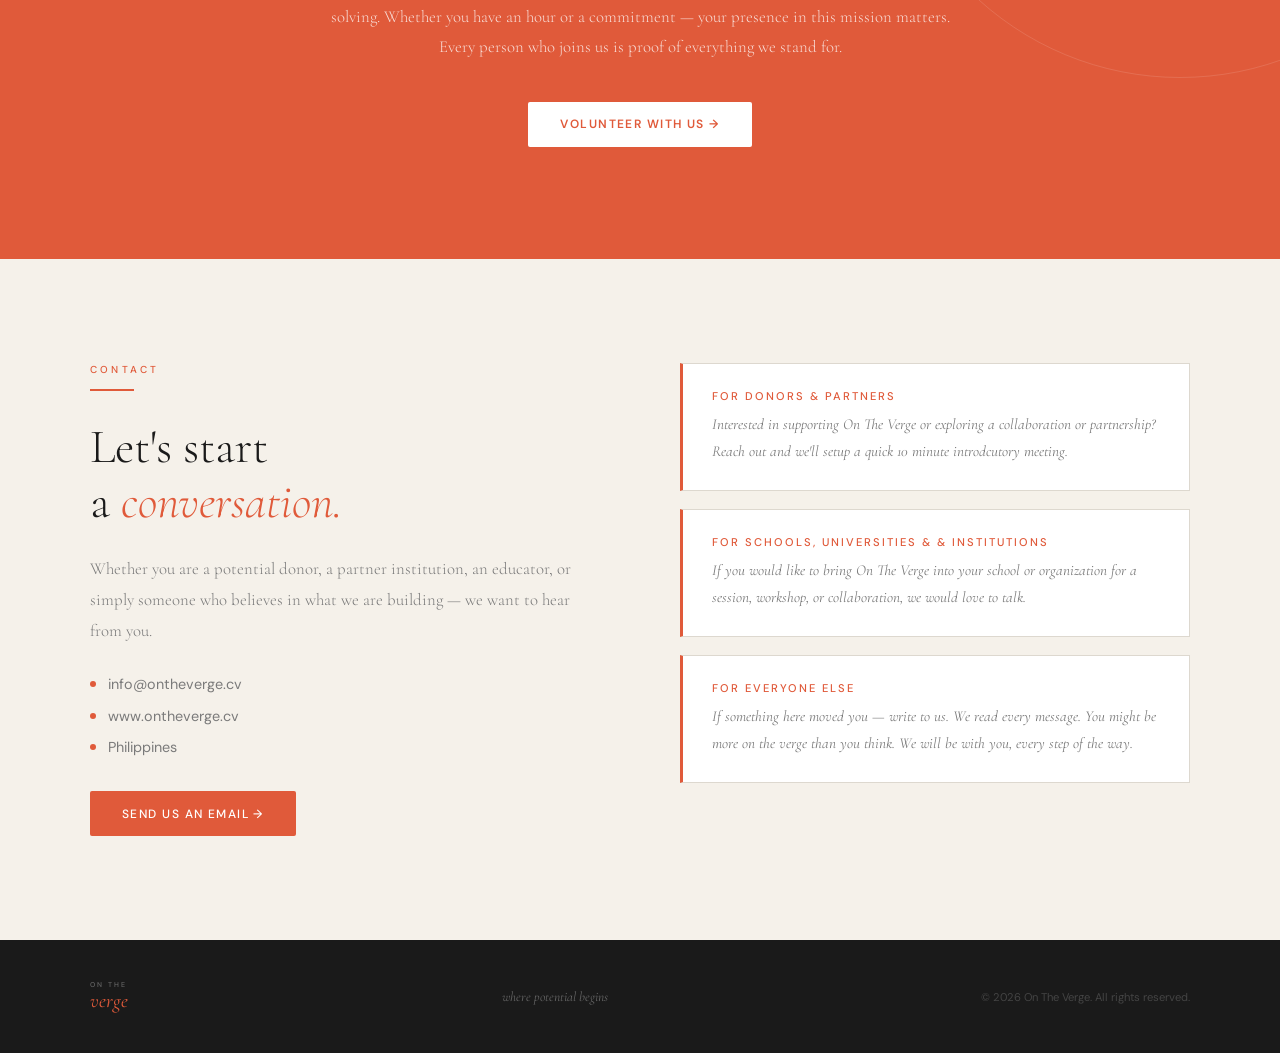
==== commit 257f3d9b: "Update index.html" ====
--- a/index.html
+++ b/index.html
@@ -488,10 +488,10 @@
       </details>
 
       <details class="faq-item reveal">
-        <summary>What is The Verge Endorsement?</summary>
+        <summary>Are you a registered entity?</summary>
         <div class="faq-answer">
           <p>
-            The Verge Endorsement is a recognition and referral initiative intended to affirm individuals who demonstrate potential, initiative, and meaningful promise in practice. Upon deliberation, a formal OTV Endorsement Letter may be issued alongside a certificate, and where appropriate may also be communicated to an employer to affirm the employee’s value, growth potential, and possible benefit to their organization.
+            While On The Verge is not yet a registered entity ongoing its building stage, it is to be registered this early May as a One Person Corporation under applicable laws of the Republic of the Philippines monitored by the Securities & Exchange Commission
           </p>
         </div>
       </details>
--- a/style.css
+++ b/style.css
@@ -279,7 +279,7 @@
   font-size: 0.98rem;
   font-weight: 300;
   font-style: italic;
-  color: var(--gray);
+  color: var(--coral);
   line-height: 1.85;
   max-width: 900px;
 }
@@ -393,3 +393,9 @@
   .team-grid      { grid-template-columns: 1fr 1fr; }
   .faq-item summary { padding: 1.15rem 3.5rem 1.15rem 1.1rem; font-size: 1rem; }
 }
+
+.faq-item .faq-answer,
+.faq-item .faq-answer p,
+.faq-item .faq-answer * {
+  color: var(--coral) !important;
+}
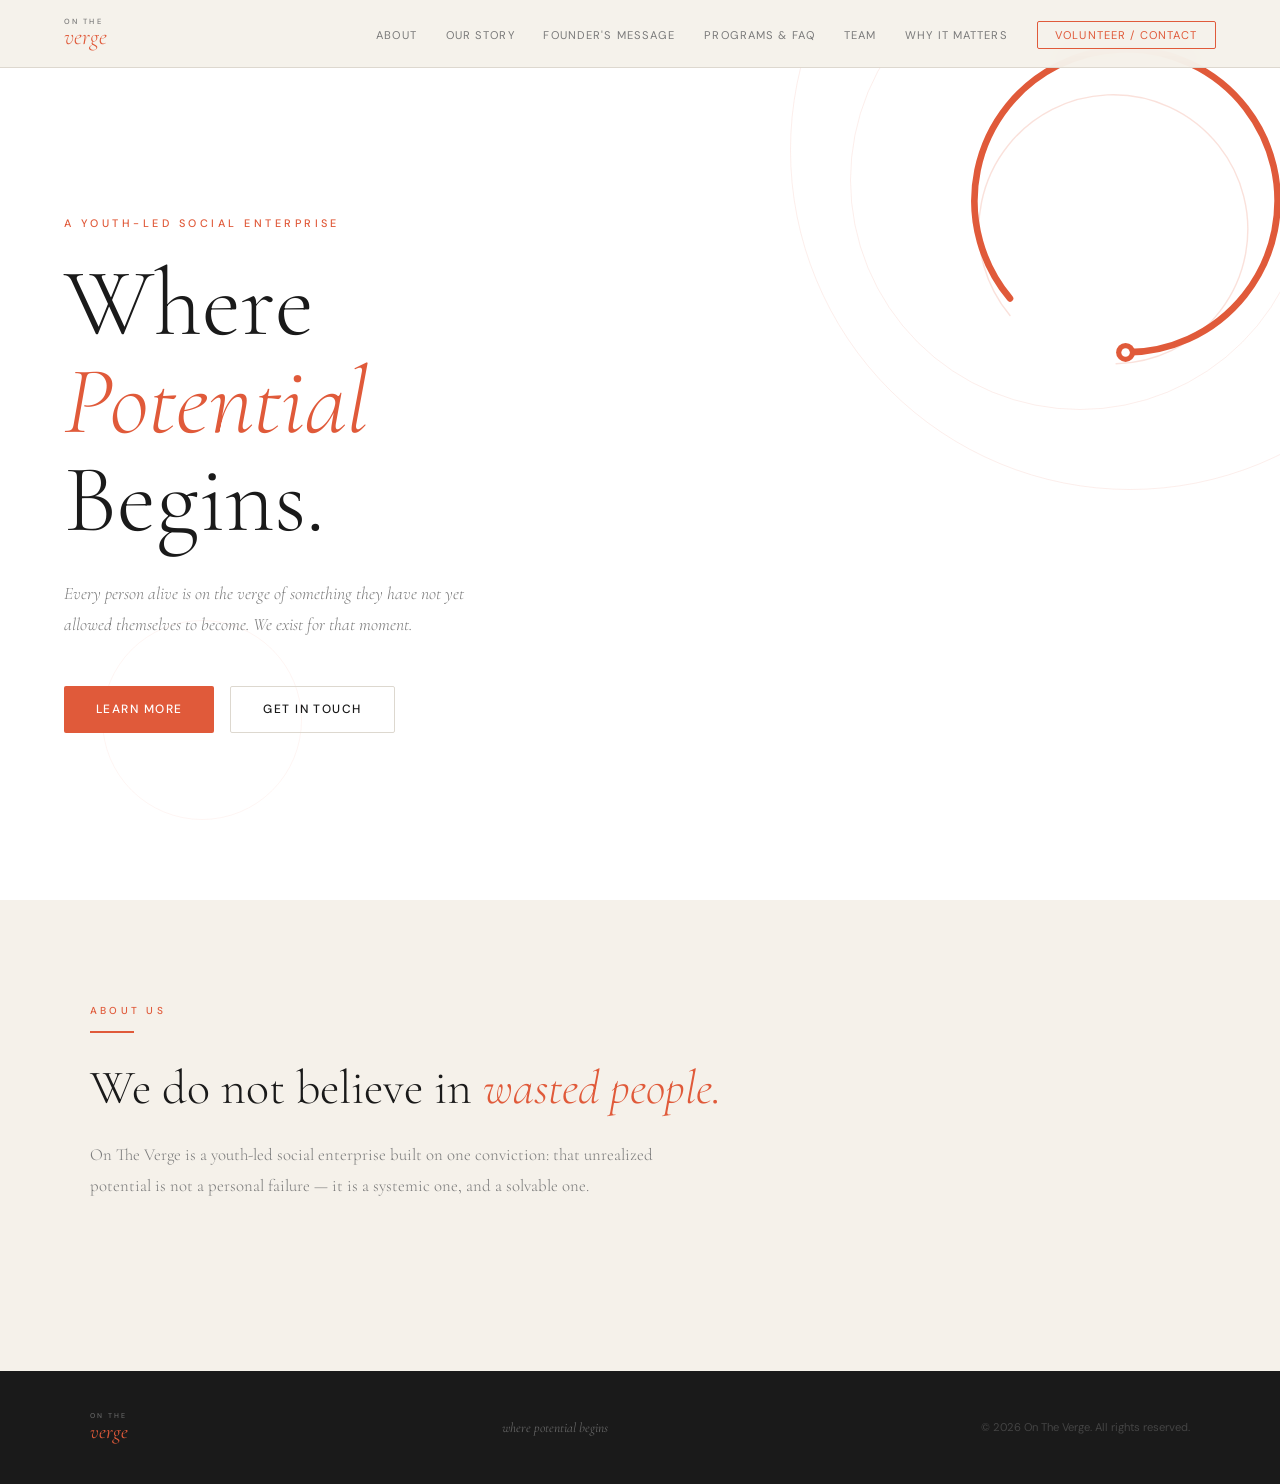
==== commit 5090f4f2: "Add files via upload" ====
--- a/index.html
+++ b/index.html
@@ -3,820 +3,126 @@
 <head>
   <meta charset="UTF-8" />
   <meta name="viewport" content="width=device-width, initial-scale=1.0" />
-  <meta name="description" content="On The Verge — A youth-led social enterprise committed to unlocking human potential through belief, early intervention, and the courage to begin." />
-  <meta property="og:title" content="On The Verge — Where Potential Begins" />
-  <meta property="og:description" content="Every person alive is on the verge of something they have not yet allowed themselves to become." />
+  <meta name="description" content="On The Verge" />
   <meta name="theme-color" content="#e05a3a" />
-  <title>On The Verge — Where Potential Begins</title>
+  <title>On The Verge</title>
   <link rel="stylesheet" href="style.css" />
   <link rel="preconnect" href="https://fonts.googleapis.com" />
   <link rel="preconnect" href="https://fonts.gstatic.com" crossorigin />
 </head>
 <body>
 
-<!-- ═══════════════════════════════════
-     NAVIGATION
-═══════════════════════════════════ -->
-<nav role="navigation" aria-label="Main navigation">
-  <a href="#hero" class="nav-logo" aria-label="On The Verge — home">
-    <span class="above">On The</span>
-    <span class="wordmark">verge</span>
-  </a>
-  <ul class="nav-links" id="nav-links" role="list">
-    <li><a href="#about">About</a></li>
-    <li><a href="#our-story">Our Story</a></li>
-    <li><a href="#founders-message">Founder's Message</a></li>
-    <li><a href="#programs">Programs</a></li>
-    <li><a href="#faq">FAQ</a></li>
-    <li><a href="#team">Team</a></li>
-    <li><a href="#why">Why It Matters</a></li>
-    <li><a href="#volunteer" class="nav-cta">Volunteer</a></li>
-  </ul>
-  <button class="nav-toggle" id="nav-toggle" aria-label="Toggle navigation" aria-expanded="false">
-    <span></span><span></span><span></span>
-  </button>
-</nav>
+  <nav role="navigation" aria-label="Main navigation">
+    <a href="index.html" class="nav-logo" aria-label="On The Verge — home">
+      <span class="above">On The</span>
+      <span class="wordmark">verge</span>
+    </a>
+    <ul class="nav-links" id="nav-links" role="list">
+      <li><a href="about/index.html">About</a></li>
+      <li><a href="story/index.html">Our Story</a></li>
+      <li><a href="founders-message/index.html">Founder's Message</a></li>
+      <li><a href="programs-faq/index.html">Programs &amp; FAQ</a></li>
+      <li><a href="team/index.html">Team</a></li>
+      <li><a href="why-it-matters/index.html">Why It Matters</a></li>
+      <li><a href="get-involved/index.html" class="nav-cta">Volunteer / Contact</a></li>
+    </ul>
+    <button class="nav-toggle" id="nav-toggle" aria-label="Toggle navigation" aria-expanded="false">
+      <span></span><span></span><span></span>
+    </button>
+  </nav>
 
+  <section id="hero" aria-labelledby="hero-title">
+    <div class="hero-bg" aria-hidden="true">
+      <div class="hero-circle hero-circle-1"></div>
+      <div class="hero-circle hero-circle-2"></div>
+      <div class="hero-circle hero-circle-3"></div>
+    </div>
 
-<!-- ═══════════════════════════════════
-     HERO
-═══════════════════════════════════ -->
-<section id="hero" aria-labelledby="hero-title">
-  <div class="hero-bg" aria-hidden="true">
-    <div class="hero-circle hero-circle-1"></div>
-    <div class="hero-circle hero-circle-2"></div>
-    <div class="hero-circle hero-circle-3"></div>
-  </div>
+    <div class="hero-arc-wrap" aria-hidden="true">
+      <svg viewBox="0 0 380 380" fill="none" xmlns="http://www.w3.org/2000/svg">
+        <path d="M 190 30 A 160 160 0 1 1 312 87"
+          stroke="#e05a3a" stroke-width="7" stroke-linecap="round" fill="none"/>
+        <path d="M 190 48 A 142 142 0 1 1 302 99"
+          stroke="#e05a3a" stroke-width="1.5" stroke-linecap="round" fill="none" opacity="0.18"/>
+        <circle cx="312" cy="87" r="10" fill="#e05a3a"/>
+        <circle cx="312" cy="87" r="4.5" fill="#ffffff"/>
+      </svg>
+    </div>
 
-  <!-- Unfinished circle arc — mathematically correct coordinates
-       Center: (190,190)  Radius: 160
-       Start (top): (190, 30)
-       End (~50° CW from top): x=190+160·sin50°≈312, y=190−160·cos50°≈87
-       Large arc (>180°): flag=1  Clockwise: sweep=1 -->
-  <div class="hero-arc-wrap" aria-hidden="true">
-    <svg viewBox="0 0 380 380" fill="none" xmlns="http://www.w3.org/2000/svg">
-      <path d="M 190 30 A 160 160 0 1 1 312 87"
-        stroke="#e05a3a" stroke-width="7" stroke-linecap="round" fill="none"/>
-      <path d="M 190 48 A 142 142 0 1 1 302 99"
-        stroke="#e05a3a" stroke-width="1.5" stroke-linecap="round" fill="none" opacity="0.18"/>
-      <circle cx="312" cy="87" r="10" fill="#e05a3a"/>
-      <circle cx="312" cy="87" r="4.5" fill="#ffffff"/>
-    </svg>
-  </div>
-
-  <div class="hero-content">
-    <p class="hero-eyebrow">A Youth-Led Social Enterprise</p>
-    <h1 class="hero-title" id="hero-title">
-      Where<br><em>Potential</em><br>Begins.
-    </h1>
-    <p class="hero-sub">
-      Every person alive is on the verge of something they have not yet allowed themselves to become. We exist for that moment.
-    </p>
-    <div class="hero-actions">
-      <a href="#about" class="btn btn-primary">Learn More</a>
-      <a href="#contact" class="btn btn-outline">Get In Touch</a>
-    </div>
-  </div>
-</section>
-
-
-<!-- ═══════════════════════════════════
-     ABOUT US
-═══════════════════════════════════ -->
-<section id="about" aria-labelledby="about-title">
-  <div class="about-grid">
-
-    <div class="about-visual" aria-hidden="true">
-      <div class="about-arc-box">
-        <!-- Center: (150,150) Radius: 120
-             End (~50°): x=150+120·sin50°≈242, y=150−120·cos50°≈73 -->
-        <svg viewBox="0 0 300 300" fill="none" xmlns="http://www.w3.org/2000/svg">
-          <path d="M 150 30 A 120 120 0 1 1 242 73"
-            stroke="#e05a3a" stroke-width="8" stroke-linecap="round" fill="none"/>
-          <path d="M 150 48 A 102 102 0 1 1 229 82"
-            stroke="#e05a3a" stroke-width="1.5" stroke-linecap="round" fill="none" opacity="0.18"/>
-          <circle cx="242" cy="73" r="9" fill="#e05a3a"/>
-          <circle cx="242" cy="73" r="4" fill="#f5f1ea"/>
-        </svg>
-      </div>
-      <div class="about-stat">
-        <div class="num">3</div>
-        <div class="lbl">Root causes identified</div>
+    <div class="hero-content">
+      <p class="hero-eyebrow">A Youth-Led Social Enterprise</p>
+      <h1 class="hero-title" id="hero-title">
+        Where<br><em>Potential</em><br>Begins.
+      </h1>
+      <p class="hero-sub">
+        Every person alive is on the verge of something they have not yet allowed themselves to become. We exist for that moment.
+      </p>
+      <div class="hero-actions">
+        <a href="about/index.html" class="btn btn-primary">Learn More</a>
+        <a href="get-involved/index.html" class="btn btn-outline">Get In Touch</a>
       </div>
     </div>
+  </section>
 
-    <div class="about-text reveal">
-      <p class="section-label">About Us</p>
-      <div class="coral-rule"></div>
-      <h2 class="section-title" id="about-title">
-        We do not believe<br>in <em>wasted people.</em>
+  <section aria-labelledby="home-about-title">
+    <div class="inner">
+      <p class="section-label reveal">About Us</p>
+      <div class="coral-rule reveal"></div>
+      <h2 class="section-title reveal" id="home-about-title">
+        We do not believe in <em>wasted people.</em>
       </h2>
-      <p class="section-body">
+      <p class="section-body reveal">
         On The Verge is a youth-led social enterprise built on one conviction: that unrealized potential is not a personal failure — it is a systemic one, and a solvable one.
       </p>
-      <br>
-      <p class="section-body">
-        We intervene early — in schools, in communities, and in the spaces where potential is most at risk of being abandoned. Through belief-based development, mindset intervention, and research-grounded tools, we meet people at the exact moment they are on the verge of giving up — and walk with them across it.
-      </p>
+      <br />
+      <a href="about/index.html" class="btn btn-primary reveal">Read More</a>
     </div>
+  </section>
 
-  </div>
-</section>
+  <footer role="contentinfo">
+    <div class="footer-inner">
+      <div class="footer-logo">
+        <div class="above">On The</div>
+        <div class="wordmark">verge</div>
+      </div>
+      <p class="footer-tagline">where potential begins</p>
+      <p class="footer-notice">&copy; 2026 On The Verge. All rights reserved.</p>
+    </div>
+  </footer>
 
+  <script>
+    const toggle = document.getElementById('nav-toggle');
+    const navLinks = document.getElementById('nav-links');
 
-<!-- ═══════════════════════════════════
-     MISSION & VISION
-═══════════════════════════════════ -->
-<section id="mission" aria-labelledby="mission-title">
-  <div class="mission-header">
-    <p class="section-label reveal">Mission &amp; Vision</p>
-    <div class="coral-rule reveal"></div>
-    <h2 class="section-title reveal" id="mission-title">
-      What we stand for.<br>Where we are <em>going.</em>
-    </h2>
-  </div>
-  <div class="mv-grid">
-    <article class="mv-card reveal">
-      <div class="mv-card-bg-num" aria-hidden="true">01</div>
-      <p class="mv-card-label">Our Mission</p>
-      <h3 class="mv-card-title">Turning suppressed potential into lived reality.</h3>
-      <p class="mv-card-body">On The Verge exists to meet people at the edge of what they almost didn't try — and help them cross it. Through early intervention, belief-based development, and the courage to take the first step before being ready, we turn suppressed potential into lived reality.</p>
-    </article>
-    <article class="mv-card reveal">
-      <div class="mv-card-bg-num" aria-hidden="true">02</div>
-      <p class="mv-card-label">Our Vision</p>
-      <h3 class="mv-card-title">A world that no longer wastes its people.</h3>
-      <p class="mv-card-body">We envision a generation that tries before it is ready, believes before it has proof, and builds the life it was always capable of — not the one it was told to settle for. A world where the gap between who a person is and who they could be is no longer decided by fear.</p>
-    </article>
-  </div>
-</section>
+    toggle.addEventListener('click', () => {
+      const open = navLinks.classList.toggle('open');
+      toggle.setAttribute('aria-expanded', open);
+    });
 
+    navLinks.querySelectorAll('a').forEach(a => {
+      a.addEventListener('click', () => {
+        navLinks.classList.remove('open');
+        toggle.setAttribute('aria-expanded', false);
+      });
+    });
 
-<!-- ═══════════════════════════════════
-     OUR STORY
-═══════════════════════════════════ -->
-<section id="our-story" aria-labelledby="story-title">
-  <div class="story-inner">
+    const revealEls = document.querySelectorAll('.reveal');
+    const revealObserver = new IntersectionObserver((entries) => {
+      entries.forEach(entry => {
+        if (!entry.isIntersecting) return;
+        const siblings = Array.from(entry.target.parentElement.querySelectorAll('.reveal:not(.visible)'));
+        const idx = Math.max(0, siblings.indexOf(entry.target));
+        setTimeout(() => entry.target.classList.add('visible'), idx * 90);
+        revealObserver.unobserve(entry.target);
+      });
+    }, { threshold: 0.08 });
+    revealEls.forEach(el => revealObserver.observe(el));
 
-    <p class="section-label reveal">Our Story</p>
-    <div class="coral-rule reveal"></div>
-    <h2 class="section-title reveal" id="story-title">
-      How it all <em>began.</em>
-    </h2>
-
-    <div class="story-grid">
-
-      <div class="story-text reveal">
-        <p class="story-para">
-          On The Verge did not begin with a business plan. It began with a question: <strong>why do so many people live so far below what they are clearly capable of?</strong> Not because of lack of talent. Not because of lack of desire. But because of something quieter and more insidious — the accumulated weight of fear, culture, and a world that teaches people to wait until they are ready. To perform only when all is perfect.
-        </p>
-        <p class="story-para">
-          In early 2026, what started as personal passion project became something more structured. Three problem claims emerged from the evidence: that ideas are dismantled before they are ever tried; that people consistently find more reasons to fail than to succeed; and that failure itself — rather than being embraced as a process of learning — it is treated as a verdict that ends the story.
-        </p>
-        <p class="story-para">
-          Against each problem, three solution claims were identified: that <strong>belief is the first step</strong> in any meaningful achievement; that <strong>the brain cannot distinguish imagination from reality</strong>, making visualization a genuine neurological tool; and that <strong>trying before you are ready is always better than waiting for perfect</strong> conditions that never arrive.
-        </p>
-        <p class="story-para">
-          From that foundation, On The Verge was formally established — a youth-led social enterprise built to do what no one else was doing in quite this way: intervene early, intervene personally, and refuse to accept that the gap between a person and their potential is permanent.
-        </p>
-        <p class="story-para">
-          Our first act was research. We designed a survey — <em>The Unrealized Potential (Passion Project) Survey</em> — to gather real data from real people: students, graduates, office workers, educators, and parents, all asked to reflect honestly on fear, ambition, creativity, and the forces that shaped their choices. That survey is currently ongoing. The data it returns will become the evidence base for everything we build next.
-        </p>
-        <p class="story-para">
-          <strong>We are early. We are building in real time. And we are doing it on purpose</strong> — because the whole point of On The Verge is to try before you are ready.
-        </p>
-      </div>
-
-      <div class="story-timeline reveal">
-        <div class="timeline-item">
-          <div class="tl-dot-wrap">
-            <div class="tl-dot"></div>
-            <div class="tl-line"></div>
-          </div>
-          <div class="tl-content">
-            <p class="tl-date">Early 2026</p>
-            <h3 class="tl-title">The Question Begins</h3>
-            <p class="tl-desc">A personal investigation into why potential goes unrealized — not from lack of talent but from systemic forces — leads to the identification of three root problem claims.</p>
-          </div>
-        </div>
-        <div class="timeline-item">
-          <div class="tl-dot-wrap">
-            <div class="tl-dot"></div>
-            <div class="tl-line"></div>
-          </div>
-          <div class="tl-content">
-            <p class="tl-date">Early 2026</p>
-            <h3 class="tl-title">The Framework Is Built</h3>
-            <p class="tl-desc">Three problem claims are matched with three solution claims — belief, visualization, and productive failure — forming the intellectual backbone of On The Verge.</p>
-          </div>
-        </div>
-        <div class="timeline-item">
-          <div class="tl-dot-wrap">
-            <div class="tl-dot"></div>
-            <div class="tl-line"></div>
-          </div>
-          <div class="tl-content">
-            <p class="tl-date">Early 2026</p>
-            <h3 class="tl-title">On The Verge Is Established</h3>
-            <p class="tl-desc">The social enterprise is formally registered. A founding team is assembled. The name, the mark — the unfinished circle — and the tagline <em>where potential begins</em> are chosen.</p>
-          </div>
-        </div>
-        <div class="timeline-item">
-          <div class="tl-dot-wrap">
-            <div class="tl-dot"></div>
-            <div class="tl-line"></div>
-          </div>
-          <div class="tl-content">
-            <p class="tl-date">Now</p>
-            <h3 class="tl-title">The Survey Goes Live</h3>
-            <p class="tl-desc">The Unrealized Potential Survey launches — collecting real data from students, graduates, educators, parents, and workers. This baseline research will shape every program we build.</p>
-          </div>
-        </div>
-        <div class="timeline-item">
-          <div class="tl-dot-wrap">
-            <div class="tl-dot"></div>
-          </div>
-          <div class="tl-content">
-            <p class="tl-date">Coming Soon</p>
-            <h3 class="tl-title">The First Intervention</h3>
-            <p class="tl-desc">The first mindset intervention program is piloted in a school or community setting. The results will be documented, refined, and scaled.</p>
-          </div>
-        </div>
-      </div>
-
-    </div>
-  </div>
-</section>
-
-  <!-- ═══════════════════════════════════
-     FOUNDER'S MESSAGE
-═══════════════════════════════════ -->
-<section id="founders-message" aria-labelledby="founders-message-title">
-  <div class="inner founders-message-grid">
-
-    <div class="founders-message-intro reveal">
-      <p class="section-label">Founder's Message</p>
-      <div class="coral-rule"></div>
-      <h2 class="section-title" id="founders-message-title">
-        A brief message from the <em>Founder.</em>
-      </h2>
-      <p class="section-body">
-        Why On The Verge exists, and why this mission matters.
-      </p>
-    </div>
-
-    <article class="founders-message-card reveal">
-      <p class="founders-message-text">
-        In an age where instant gratification is the norm, failure is permanence, ideas are discarded in favor of more “realistic” and “practical” approaches, dreams and ambitions die every day due to fear of failure, and life itself does not always seem to work for us, there is a need for individuals to go beyond their comfort zone and be On The Verge of beginning something new that results in human fulfilment.
-      </p>
-
-      <p class="founders-message-text">
-        On The Verge began when I reflected on my life’s achievements and my search for purpose. As an active student leader, foreign exchange student, intercultural learning advocate, and self-improvement advocate, I have learned a great deal that has helped me not only in academics, but also in how I handle the affairs of my life.
-      </p>
-
-      <p class="founders-message-text">
-        At a specific point in time in 2026, I began to ask myself: what I have is special, and what I have can be shared with people. But I then realized that who I am today was not who I was a few years ago, and all it took was a change in belief and understanding of my environment to change my life ten-fold.
-      </p>
-
-      <p class="founders-message-text">
-        Being raised in a Filipino household, limitations, restrictions, and do’s or don’ts have always been commonplace. However, I was fortunate enough to have parents who were open to my exploration of the world and my ambitions, albeit with an emphasis on my intellectual growth and education.
-      </p>
-
-      <p class="founders-message-text">
-        I grew up in a small town with a small community, and I always struggled to fit in and make my mark because everything had already been set up. Those who were considered smart were the ones being sent forward, while those who had potential were often treated as extras.
-      </p>
-
-      <p class="founders-message-text">
-        Everything changed when I moved to a city and to a bigger school, where doors of opportunity opened up and welcomed me. It made me realize that the environment we live in, the perspective we believe in, and the limitations we place on ourselves are all shaped by our own actions and choices.
-      </p>
-
-      <p class="founders-message-text">
-        It is this exact experience that convicted me to create On The Verge. To borrow a quote from the philosopher Seneca, “We suffer more often in imagination than in reality.” Self-imposed limitation, disempowering belief, negativity bias, and fear of failure all contribute to this.
-      </p>
-
-      <p class="founders-message-text">
-        The worst part is that it is silent, and we do not acknowledge or recognize it enough. This leads to dreams unfulfilled, ideas untried, ambitions abandoned, and lives settled in permanent stagnation.
-      </p>
-
-      <p class="founders-message-text">
-        You visited us for a reason, and that in itself shows that you want a more fulfilling and meaningful life. Join us, and let us push you on the verge of your potential.
-      </p>
-
-      <p class="founders-message-signoff">— Charlie James P. Batin, Founder</p>
-    </article>
-
-  </div>
-</section>
-
-
-<!-- ═══════════════════════════════════
-     PROGRAMS
-═══════════════════════════════════ -->
-<section id="programs" aria-labelledby="programs-title">
-  <div class="programs-header">
-    <p class="section-label reveal">Our Programs</p>
-    <div class="coral-rule reveal"></div>
-    <h2 class="section-title reveal" id="programs-title">
-      What On The Verge <em>does.</em>
-    </h2>
-    <p class="section-body reveal">
-      Every program we run is grounded in the same conviction: that the distance between who a person is and who they could be is closeable — and that the right intervention, at the right moment, can make all the difference.
-    </p>
-  </div>
-
-  <div class="programs-grid">
-
-    <!-- Program 1 -->
-    <article class="program-card reveal">
-      <div class="program-card-bg" aria-hidden="true">01</div>
-      <div class="program-card-top">
-        <div class="program-icon" aria-hidden="true">
-          <svg viewBox="0 0 24 24" fill="none" stroke="#e05a3a" stroke-width="1.8" stroke-linecap="round" stroke-linejoin="round">
-            <path d="M12 20h9"/><path d="M16.5 3.5a2.121 2.121 0 0 1 3 3L7 19l-4 1 1-4L16.5 3.5z"/>
-          </svg>
-        </div>
-        <span class="program-status status-ongoing">● Ongoing</span>
-      </div>
-      <h3 class="program-card-title">The Passion Project Survey</h3>
-      <p class="program-card-body">
-        Our foundational research program. A purpose-designed 47-item survey across eight sections — gathering real data from students, graduates, educators, parents, and working adults on fear, ambition, creativity, and the forces that shape and suppress human potential. Every question is mapped to one of our three problem or solution claims.
-      </p>
-      <div class="program-tags">
-        <span class="program-tag">Research</span>
-        <span class="program-tag">Baseline Data</span>
-        <span class="program-tag">Mixed Methods</span>
-        <span class="program-tag">Open Now</span>
-      </div>
-    </article>
-
-    <!-- Program 2 -->
-    <article class="program-card reveal">
-      <div class="program-card-bg" aria-hidden="true">02</div>
-      <div class="program-card-top">
-        <div class="program-icon" aria-hidden="true">
-          <svg viewBox="0 0 24 24" fill="none" stroke="#e05a3a" stroke-width="1.8" stroke-linecap="round" stroke-linejoin="round">
-            <circle cx="12" cy="12" r="10"/><path d="M12 8v4l3 3"/>
-          </svg>
-        </div>
-        <span class="program-status status-dev">● In Development</span>
-      </div>
-      <h3 class="program-card-title">Foundational Belief Program</h3>
-      <p class="program-card-body">
-        A structured mindset intervention to be delivered in schools and community settings. Built on three evidence-based solution claims — belief as the first step, visualization as neurological rehearsal, and productive failure as the fastest path to genuine growth. Designed to be piloted first, then refined and scaled based on real outcomes.
-      </p>
-      <div class="program-tags">
-        <span class="program-tag">Intervention</span>
-        <span class="program-tag">Schools</span>
-        <span class="program-tag">Communities</span>
-        <span class="program-tag">Belief-Based Development</span>
-      </div>
-    </article>
-
-    <!-- Program 3 -->
-    <article class="program-card reveal">
-      <div class="program-card-bg" aria-hidden="true">03</div>
-      <div class="program-card-top">
-        <div class="program-icon" aria-hidden="true">
-          <svg viewBox="0 0 24 24" fill="none" stroke="#e05a3a" stroke-width="1.8" stroke-linecap="round" stroke-linejoin="round">
-            <path d="M17 21v-2a4 4 0 0 0-4-4H5a4 4 0 0 0-4 4v2"/><circle cx="9" cy="7" r="4"/><path d="M23 21v-2a4 4 0 0 0-3-3.87"/><path d="M16 3.13a4 4 0 0 1 0 7.75"/>
-          </svg>
-        </div>
-        <span class="program-status status-coming">● Coming Soon</span>
-      </div>
-      <h3 class="program-card-title">The Verge Community</h3>
-      <p class="program-card-body">
-        A growing community of people who believe the gap between who they are and who they could be is closeable — and who are actively working to close it. Built through talks, workshops, podcast conversations, and social media. A space where the act of trying before you are ready is not just accepted — it is celebrated.
-      </p>
-      <div class="program-tags">
-        <span class="program-tag">Community</span>
-        <span class="program-tag">Talks</span>
-        <span class="program-tag">Podcast</span>
-        <span class="program-tag">Social Media</span>
-      </div>
-    </article>
-
-    <!-- Program 4 — Recognition (wide) -->
-    <article class="program-card wide reveal" aria-labelledby="recognition-title">
-      <div>
-        <div class="program-card-top">
-          <div class="program-icon" aria-hidden="true">
-            <svg viewBox="0 0 24 24" fill="none" stroke="#e05a3a" stroke-width="1.8" stroke-linecap="round" stroke-linejoin="round">
-              <polygon points="12 2 15.09 8.26 22 9.27 17 14.14 18.18 21.02 12 17.77 5.82 21.02 7 14.14 2 9.27 8.91 8.26 12 2"/>
-            </svg>
-          </div>
-          <span class="program-status status-coming">● Coming Soon</span>
-        </div>
-        <h3 class="program-card-title" id="recognition-title">The Verge Endorsement</h3>
-        <p class="program-card-body">
-          A talent recognition and referral program for people who go above and beyond — not on paper, but in practice. On The Verge observes, nominates, and formally endorses individuals who demonstrate exceptional drive, initiative, and potential that conventional systems overlook. Our endorsement letter carries the full weight of our mission: <em>we noticed this person when no one else did.</em>
-        </p>
-        <div class="program-tags">
-          <span class="program-tag">Talent Recognition</span>
-          <span class="program-tag">Endorsement</span>
-          <span class="program-tag">Partner Companies</span>
-          <span class="program-tag">Character-Based</span>
-        </div>
-      </div>
-      <div>
-        <div style="background: var(--coral-light); border-left: 3px solid var(--coral); padding: 1.8rem; margin-top: 0.5rem;">
-          <p style="font-family: var(--sans); font-size: 0.65rem; font-weight: 500; letter-spacing: 0.2em; text-transform: uppercase; color: var(--coral); margin-bottom: 0.75rem;">How It Works</p>
-          <div style="display: flex; flex-direction: column; gap: 0.9rem;">
-            <div style="display: flex; gap: 0.9rem; align-items: flex-start;">
-              <span style="font-family: var(--serif); font-size: 1.1rem; font-style: italic; color: var(--coral); line-height: 1; flex-shrink: 0;">01</span>
-              <p style="font-family: var(--serif); font-size: 0.92rem; font-style: italic; color: var(--gray); line-height: 1.6;">Someone is observed going above and beyond — and nominated by an OTV team member.</p>
-            </div>
-            <div style="display: flex; gap: 0.9rem; align-items: flex-start;">
-              <span style="font-family: var(--serif); font-size: 1.1rem; font-style: italic; color: var(--coral); line-height: 1; flex-shrink: 0;">02</span>
-              <p style="font-family: var(--serif); font-size: 0.92rem; font-style: italic; color: var(--gray); line-height: 1.6;">A brief, voluntary conversation is held with the individual to understand their goals and confirm consent to the nomination.</p>
-            </div>
-            <div style="display: flex; gap: 0.9rem; align-items: flex-start;">
-              <span style="font-family: var(--serif); font-size: 1.1rem; font-style: italic; color: var(--coral); line-height: 1; flex-shrink: 0;">03</span>
-              <p style="font-family: var(--serif); font-size: 0.92rem; font-style: italic; color: var(--gray); line-height: 1.6;">Upon deliberation a formal OTV Endorsement Letter is issued along with a certificate, granting the individual external/client recognition to their employer. This is done to express how OTV has seen their value, how their growth and potential can benefit the company, and why they deserve genuine consideration and support.</p>
-            </div>
-          </div>
-        </div>
-      </div>
-      <div class="program-card-bg" aria-hidden="true" style="right: 45%; bottom: -2rem;">04</div>
-    </article>
-
-  </div>
-</section>
-
-  <!-- ═══════════════════════════════════
-     FAQ
-═══════════════════════════════════ -->
-<section id="faq" aria-labelledby="faq-title">
-  <div class="inner faq-wrap">
-
-    <div class="faq-header">
-      <p class="section-label reveal">FAQ</p>
-      <div class="coral-rule reveal"></div>
-      <h2 class="section-title reveal" id="faq-title">
-        Questions people may <em>ask.</em>
-      </h2>
-      <p class="section-body reveal">
-        Click a question to view the answer.
-      </p>
-    </div>
-
-    <div class="faq-list">
-      <details class="faq-item reveal">
-        <summary>What is On The Verge?</summary>
-        <div class="faq-answer">
-          <p>
-            On The Verge is a youth-led social enterprise that exists to close the gap between who a person is and who they could be through belief-based development, mindset intervention, and research-grounded tools.
-          </p>
-        </div>
-      </details>
-
-      <details class="faq-item reveal">
-        <summary>Who is On The Verge for?</summary>
-        <div class="faq-answer">
-          <p>
-            On The Verge is for individuals whose potential is at risk of being overlooked, delayed, or abandoned — including students, young people, early-career professionals, and those seeking a more meaningful sense of growth and direction.
-          </p>
-        </div>
-      </details>
-
-      <details class="faq-item reveal">
-        <summary>Are your programs already active?</summary>
-        <div class="faq-answer">
-          <p>
-            On The Verge is currently in its early building stage. Some initiatives are being developed, refined, and prepared for rollout, while the organization continues to build its research base, framework, and partnerships.
-          </p>
-        </div>
-      </details>
-
-      <details class="faq-item reveal">
-        <summary>Are you a registered entity?</summary>
-        <div class="faq-answer">
-          <p>
-            While On The Verge is not yet a registered entity ongoing its building stage, it is to be registered this early May as a One Person Corporation under applicable laws of the Republic of the Philippines monitored by the Securities & Exchange Commission
-          </p>
-        </div>
-      </details>
-
-      <details class="faq-item reveal">
-        <summary>Can schools, institutions, or employers work with OTV?</summary>
-        <div class="faq-answer">
-          <p>
-            Yes. On The Verge is open to conversations with schools, institutions, employers, and aligned organizations that want to support human development, potential recognition, and meaningful growth.
-          </p>
-        </div>
-      </details>
-
-      <details class="faq-item reveal">
-        <summary>How can I support or get involved?</summary>
-        <div class="faq-answer">
-          <p>
-            You may get involved by volunteering, partnering, supporting ongoing work, or reaching out through the contact section to explore how you can contribute to the mission of On The Verge.
-          </p>
-        </div>
-      </details>
-    </div>
-
-  </div>
-</section>
-
-<!-- ═══════════════════════════════════
-     TEAM
-═══════════════════════════════════ -->
-<section id="team" aria-labelledby="team-title">
-  <div class="team-header">
-    <p class="section-label reveal">The Team</p>
-    <div class="coral-rule reveal"></div>
-    <h2 class="section-title reveal" id="team-title">
-      The people <em>behind the work.</em>
-    </h2>
-    <p class="section-body reveal">
-      On The Verge is built by a small, committed founding team. We are young, we are early, and we are exactly the people our mission is about — trying before we are ready.
-    </p>
-  </div>
-
-  <div class="team-grid">
-
-    <!-- Founder — has photo -->
-    <article class="team-card reveal">
-      <div class="team-photo">
-        <!-- Replace src with actual photo path e.g. images/founder.jpg -->
-        <img
-          src="images/founder.jpg"
-          alt="Portrait of the Founder"
-          onerror="this.parentElement.innerHTML='<div class=\'team-photo-placeholder\'><svg viewBox=\'0 0 24 24\' fill=\'none\' stroke=\'#7a7a7a\' stroke-width=\'1.5\'><circle cx=\'12\' cy=\'8\' r=\'4\'/><path d=\'M4 20c0-4 3.6-7 8-7s8 3 8 7\'/></svg><span>Photo coming</span></div>'"
-        />
-      </div>
-      <div class="team-info">
-        <h3 class="team-name">Charlie James P. Batin</h3>
-        <p class="team-role">Founder</p>
-        <p class="team-bio">The person who asked the question, built the framework, and refused to wait until everything was ready before beginning.</p>
-      </div>
-    </article>
-
-    <!-- Corporate Secretary — has photo -->
-    <article class="team-card reveal">
-      <div class="team-photo">
-        <!-- Replace src with actual photo path e.g. images/secretary.jpg -->
-        <img
-          src="images/secretary.jpg"
-          alt="Portrait of the Corporate Secretary"
-          onerror="this.parentElement.innerHTML='<div class=\'team-photo-placeholder\'><svg viewBox=\'0 0 24 24\' fill=\'none\' stroke=\'#7a7a7a\' stroke-width=\'1.5\'><circle cx=\'12\' cy=\'8\' r=\'4\'/><path d=\'M4 20c0-4 3.6-7 8-7s8 3 8 7\'/></svg><span>Photo coming</span></div>'"
-        />
-      </div>
-      <div class="team-info">
-        <h3 class="team-name">Ghisleen Hannah Baldemor</h3>
-        <p class="team-role">Corporate Secretary</p>
-        <p class="team-bio">Keeping us structured, accountable, and moving. The person who makes sure every important decision is documented and every commitment is kept.</p>
-      </div>
-    </article>
-
-    <!-- Treasurer — no photo -->
-    <article class="team-card reveal">
-      <div class="team-photo">
-        <div class="team-photo-placeholder">
-          <svg viewBox="0 0 24 24" fill="none" stroke="#7a7a7a" stroke-width="1.5" aria-hidden="true">
-            <circle cx="12" cy="8" r="4"/>
-            <path d="M4 20c0-4 3.6-7 8-7s8 3 8 7"/>
-          </svg>
-          <span>Photo coming</span>
-        </div>
-      </div>
-      <div class="team-info">
-        <h3 class="team-name">Vacant</h3>
-        <p class="team-role">Treasurer</p>
-        <p class="team-bio">Stewards of our resources and responsible for ensuring that every peso spent moves the mission forward. Rigorous, trusted, and exact.</p>
-      </div>
-    </article>
-
-    <!-- Chief People Officer — no photo -->
-    <article class="team-card reveal">
-      <div class="team-photo">
-        <div class="team-photo-placeholder">
-          <svg viewBox="0 0 24 24" fill="none" stroke="#7a7a7a" stroke-width="1.5" aria-hidden="true">
-            <circle cx="12" cy="8" r="4"/>
-            <path d="M4 20c0-4 3.6-7 8-7s8 3 8 7"/>
-          </svg>
-          <span>Photo coming</span>
-        </div>
-      </div>
-      <div class="team-info">
-        <h3 class="team-name">Vacant</h3>
-        <p class="team-role">Chief People Officer</p>
-        <p class="team-bio">The person who makes sure our people — team, volunteers, and community — feel seen, supported, and equipped to do their best work for this mission.</p>
-      </div>
-    </article>
-
-  </div>
-
-  <p class="team-note reveal">
-    On The Verge is growing. If you believe in what we are building —
-    <a href="#volunteer" style="color: var(--coral); border-bottom: 1px solid rgba(224,90,58,0.3);">join us.</a>
-  </p>
-</section>
-
-
-<!-- ═══════════════════════════════════
-     WHAT WE DO
-═══════════════════════════════════ -->
-<section id="what-we-do" aria-labelledby="wwd-title">
-  <div class="wwd-header">
-    <div class="wwd-badge">
-      <span class="dot" aria-hidden="true"></span>
-      Work in Progress
-    </div>
-    <p class="section-label">What We Do</p>
-    <div class="coral-rule"></div>
-    <h2 class="section-title reveal" id="wwd-title">Our work is <em>just beginning.</em></h2>
-    <p class="section-body reveal">On The Verge is currently in its foundational stage — building the evidence base, developing the intervention model, and testing our approach with real people.</p>
-  </div>
-  <div class="wwd-cards">
-    <article class="wwd-card reveal">
-      <div class="wwd-card-num" aria-hidden="true">01</div>
-      <h3 class="wwd-card-title">Primary Research &amp; Survey</h3>
-      <p class="wwd-card-body">Conducting a baseline survey on fear, ambition, creativity, and the forces that shape human potential — gathering responses from students, educators, graduates, parents, and working adults.</p>
-    </article>
-    <article class="wwd-card reveal">
-      <div class="wwd-card-num" aria-hidden="true">02</div>
-      <h3 class="wwd-card-title">Mindset Intervention</h3>
-      <p class="wwd-card-body">Developing a belief-based intervention program to be tested in schools and community settings, built on our three evidence-based solution claims.</p>
-    </article>
-    <article class="wwd-card reveal">
-      <div class="wwd-card-num" aria-hidden="true">03</div>
-      <h3 class="wwd-card-title">Community &amp; Outreach</h3>
-      <p class="wwd-card-body">Through talks, workshops, podcast conversations, and social media, building a community of people actively closing the gap between who they are and who they could be.</p>
-    </article>
-  </div>
-  <div class="wwd-note reveal" role="note">
-    <strong>Please note:</strong> On The Verge is actively growing. Our survey is ongoing, our intervention model is in development, and our programs are being built in real time. If you want to be part of what comes next — we want to hear from you.
-  </div>
-</section>
-
-
-<!-- ═══════════════════════════════════
-     WHY IT MATTERS
-═══════════════════════════════════ -->
-<section id="why" aria-labelledby="why-title">
-  <div class="why-inner">
-    <p class="section-label reveal">Why Our Work Matters</p>
-    <div class="coral-rule reveal"></div>
-    <h2 class="section-title reveal" id="why-title">
-      The cost of doing <em>nothing</em><br>is not neutral.
-    </h2>
-    <p class="why-body reveal">
-      Every day, across every school, office, and household, potential dies quietly. Not from lack of talent. Not from lack of intelligence. But from the accumulated weight of fear, judgment, and a culture that teaches people to wait until they are ready — and readiness never comes.
-    </p>
-    <blockquote class="why-quote reveal">
-      "Every human being is capable of more than they have been told. On The Verge exists to prove it."
-    </blockquote>
-    <div class="why-stats">
-      <div class="why-stat reveal">
-        <div class="big">77%</div>
-        <p class="desc">of global workers are disengaged — not from laziness, but from years of suppressed potential.</p>
-      </div>
-      <div class="why-stat reveal">
-        <div class="big">50%</div>
-        <p class="desc">of graduates won't apply for jobs they're qualified for because they don't feel ready enough.</p>
-      </div>
-      <div class="why-stat reveal">
-        <div class="big">78%</div>
-        <p class="desc">of workers say their greatest career regret was not taking more risks — not that they took too many.</p>
-      </div>
-    </div>
-  </div>
-</section>
-
-
-<!-- ═══════════════════════════════════
-     VOLUNTEER
-═══════════════════════════════════ -->
-<section id="volunteer" aria-labelledby="volunteer-title">
-  <div class="vol-circle vol-circle-1" aria-hidden="true"></div>
-  <div class="vol-circle vol-circle-2" aria-hidden="true"></div>
-  <div class="vol-inner">
-    <p class="vol-label">Get Involved</p>
-    <h2 class="vol-title" id="volunteer-title">Be part of what<br>we are building.</h2>
-    <p class="vol-body">On The Verge is looking for people who believe that unrealized potential is a problem worth solving. Whether you have an hour or a commitment — your presence in this mission matters. Every person who joins us is proof of everything we stand for.</p>
-    <a
-      href="https://forms.zohopublic.com/chrljmspsnbtnonthe1/form/OnTheVergeVolunteeringInterestForm/formperma/xF6bgIK2gnk4hYk0jzhGBD-_GIkVhCjYU5-NWetxz7U"
-      target="_blank"
-      rel="noopener noreferrer"
-      class="btn btn-white"
-      aria-label="Open volunteer interest form"
-    >Volunteer With Us &rarr;</a>
-  </div>
-</section>
-
-
-<!-- ═══════════════════════════════════
-     CONTACT
-═══════════════════════════════════ -->
-<section id="contact" aria-labelledby="contact-title">
-  <div class="contact-inner">
-    <div class="contact-left reveal">
-      <p class="section-label">Contact</p>
-      <div class="coral-rule"></div>
-      <h2 class="section-title" id="contact-title">Let's start<br>a <em>conversation.</em></h2>
-      <p class="section-body">Whether you are a potential donor, a partner institution, an educator, or simply someone who believes in what we are building — we want to hear from you.</p>
-      <div class="contact-details">
-        <div class="contact-item">
-          <span class="contact-dot" aria-hidden="true"></span>
-          <a href="mailto:info@ontheverge.cv">info@ontheverge.cv</a>
-        </div>
-        <div class="contact-item">
-          <span class="contact-dot" aria-hidden="true"></span>
-          <span>www.ontheverge.cv</span>
-        </div>
-        <div class="contact-item">
-          <span class="contact-dot" aria-hidden="true"></span>
-          <span>Philippines</span>
-        </div>
-      </div>
-      <a href="mailto:info@ontheverge.cv?subject=Inquiry - Website" class="btn btn-primary">
-        Send Us an Email &rarr;
-      </a>
-    </div>
-    <div class="contact-cards reveal">
-      <div class="contact-card">
-        <p class="contact-card-title">For Donors &amp; Partners</p>
-        <p class="contact-card-body">Interested in supporting On The Verge or exploring a collaboration or partnership? Reach out and we'll setup a quick 10 minute introdcutory meeting.</p>
-      </div>
-      <div class="contact-card">
-        <p class="contact-card-title">For Schools, Universities & &amp; Institutions</p>
-        <p class="contact-card-body">If you would like to bring On The Verge into your school or organization for a session, workshop, or collaboration, we would love to talk.</p>
-      </div>
-      <div class="contact-card">
-        <p class="contact-card-title">For Everyone Else</p>
-        <p class="contact-card-body">If something here moved you — write to us. We read every message. You might be more on the verge than you think. We will be with you, every step of the way.</p>
-      </div>
-    </div>
-  </div>
-</section>
-
-
-<!-- ═══════════════════════════════════
-     FOOTER
-═══════════════════════════════════ -->
-<footer role="contentinfo">
-  <div class="footer-inner">
-    <div class="footer-logo">
-      <div class="above">On The</div>
-      <div class="wordmark">verge</div>
-    </div>
-    <p class="footer-tagline">where potential begins</p>
-    <p class="footer-notice">&copy; 2026 On The Verge. All rights reserved.</p>
-  </div>
-</footer>
-
-
-<!-- ═══════════════════════════════════
-     JAVASCRIPT
-═══════════════════════════════════ -->
-<script>
-  // Mobile nav
-  const toggle = document.getElementById('nav-toggle');
-  const navLinks = document.getElementById('nav-links');
-  toggle.addEventListener('click', () => {
-    const open = navLinks.classList.toggle('open');
-    toggle.setAttribute('aria-expanded', open);
-  });
-  navLinks.querySelectorAll('a').forEach(a => {
-    a.addEventListener('click', () => {
-      navLinks.classList.remove('open');
-      toggle.setAttribute('aria-expanded', false);
-    });
-  });
-
-  // Scroll reveal with stagger
-  const revealEls = document.querySelectorAll('.reveal');
-  const revealObserver = new IntersectionObserver((entries) => {
-    entries.forEach(entry => {
-      if (!entry.isIntersecting) return;
-      const siblings = Array.from(entry.target.parentElement.querySelectorAll('.reveal:not(.visible)'));
-      const idx = Math.max(0, siblings.indexOf(entry.target));
-      setTimeout(() => entry.target.classList.add('visible'), idx * 90);
-      revealObserver.unobserve(entry.target);
-    });
-  }, { threshold: 0.08 });
-  revealEls.forEach(el => revealObserver.observe(el));
-
-  // Active nav highlight on scroll
-  const sections = document.querySelectorAll('section[id]');
-  const navItems = document.querySelectorAll('.nav-links a');
-  const sectionObserver = new IntersectionObserver((entries) => {
-    entries.forEach(entry => {
-      if (!entry.isIntersecting) return;
-      navItems.forEach(a => a.style.color = '');
-      const active = document.querySelector(`.nav-links a[href="#${entry.target.id}"]`);
-      if (active) active.style.color = '#e05a3a';
-    });
-  }, { threshold: 0.3 });
-  sections.forEach(s => sectionObserver.observe(s));
-
-  // Nav shadow on scroll
-  const nav = document.querySelector('nav');
-  window.addEventListener('scroll', () => {
-    nav.style.boxShadow = window.scrollY > 20 ? '0 2px 24px rgba(0,0,0,0.08)' : 'none';
-  }, { passive: true });
-</script>
+    const nav = document.querySelector('nav');
+    window.addEventListener('scroll', () => {
+      nav.style.boxShadow = window.scrollY > 20 ? '0 2px 24px rgba(0,0,0,0.08)' : 'none';
+    }, { passive: true });
+  </script>
 
 </body>
-</html>
+</html>
--- a/style.css
+++ b/style.css
@@ -399,3 +399,7 @@
 .faq-item .faq-answer * {
   color: var(--coral) !important;
 }
+
+.page-main {
+  padding-top: 5.5rem;
+}
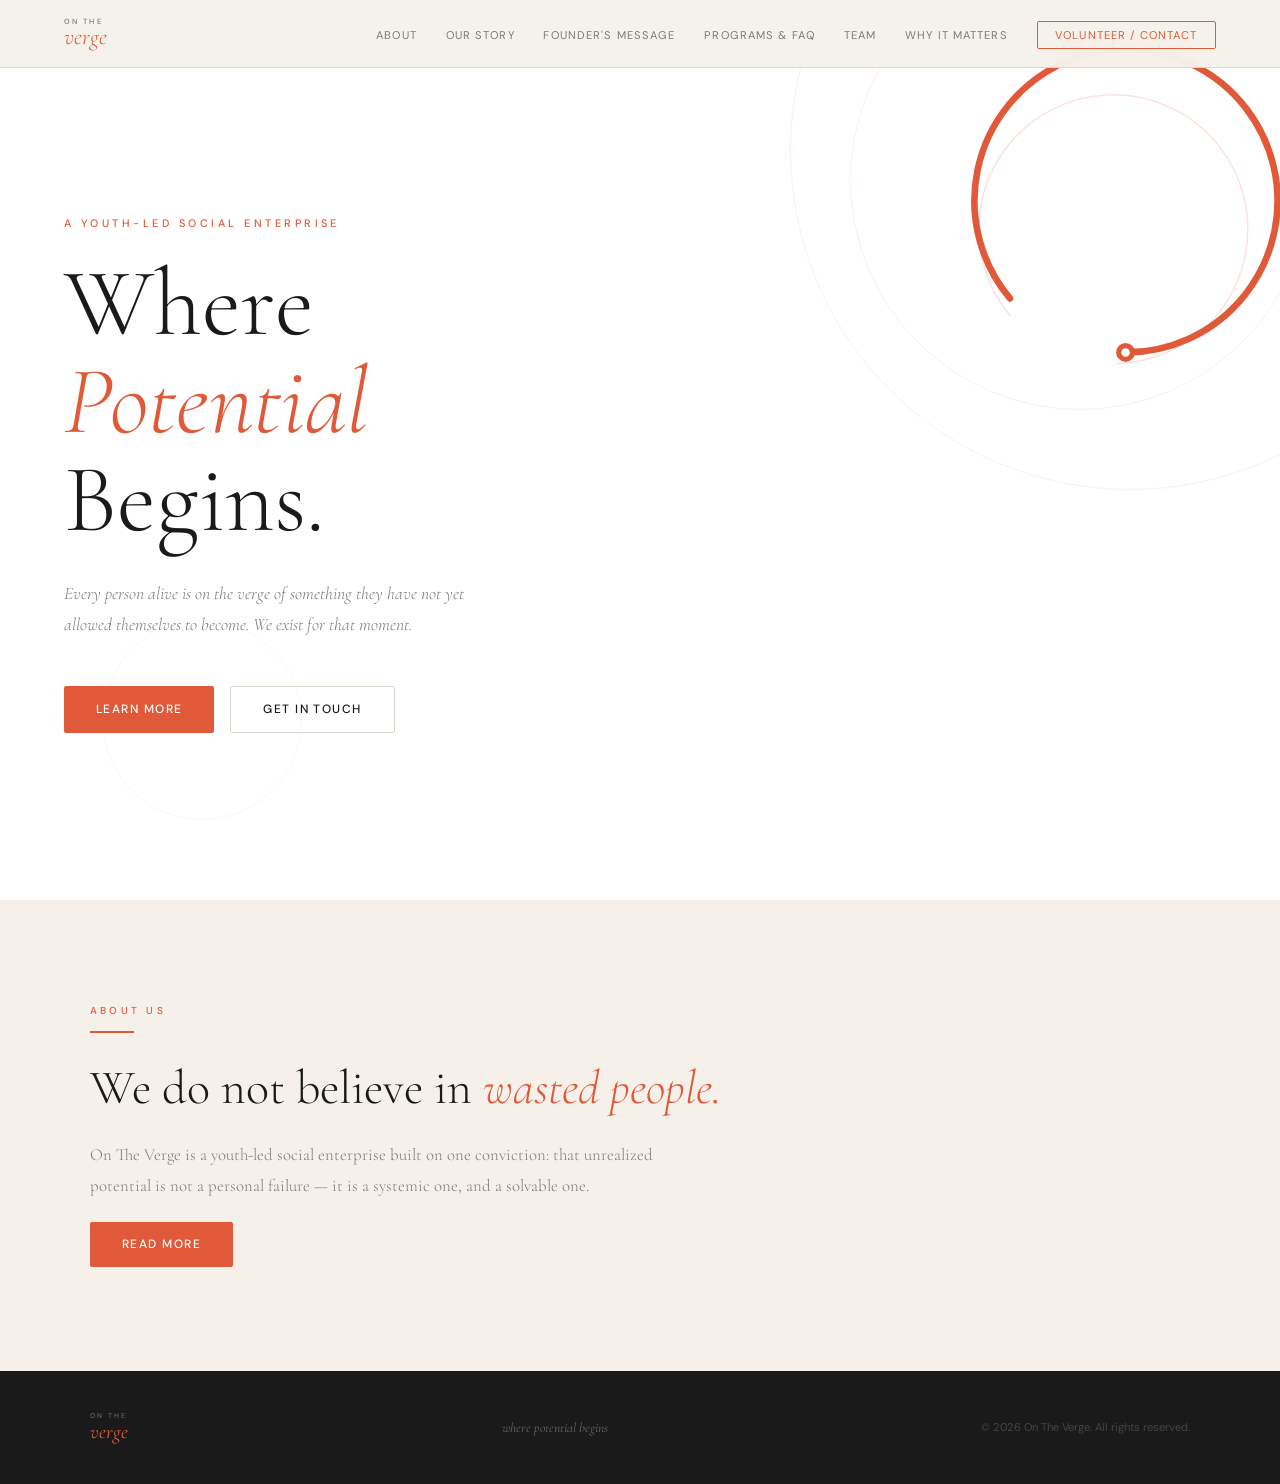
==== commit ed4706ac: "Update index.html" ====
--- a/index.html
+++ b/index.html
@@ -9,6 +9,7 @@
   <link rel="stylesheet" href="style.css" />
   <link rel="preconnect" href="https://fonts.googleapis.com" />
   <link rel="preconnect" href="https://fonts.gstatic.com" crossorigin />
+  <link rel="icon" type="image/png" href="favicon.png" />
 </head>
 <body>
 
@@ -125,4 +126,4 @@
   </script>
 
 </body>
-</html>+</html>
--- a/style.css
+++ b/style.css
@@ -402,4 +402,87 @@
 
 .page-main {
   padding-top: 5.5rem;
-}+}
+
+/* ── FOUNDER PAGE LAYOUT UPDATE ── */
+.founders-message-stack {
+  max-width: 1180px;
+  margin: 0 auto;
+}
+
+.founders-message-stack .founders-message-intro {
+  max-width: 620px;
+  margin-bottom: 2.5rem;
+}
+
+.founders-message-card-large {
+  width: min(100%, 860px);
+  margin-left: auto;
+  padding: 3.25rem;
+  border-left: 4px solid var(--coral);
+  box-shadow: 0 18px 50px rgba(0, 0, 0, 0.05);
+}
+
+.founders-message-card-large .founders-message-text {
+  font-size: 1.08rem;
+  line-height: 2;
+  margin-bottom: 1.4rem;
+}
+
+/* highlighted sentence reveal */
+.founder-highlight-line {
+  position: relative;
+  opacity: 0.2;
+  transform: translateY(16px);
+  transition:
+    opacity 0.8s ease,
+    transform 0.8s ease,
+    background-size 1.1s ease;
+  background-image: linear-gradient(
+    120deg,
+    rgba(224, 90, 58, 0.28) 0%,
+    rgba(224, 90, 58, 0.28) 100%
+  );
+  background-repeat: no-repeat;
+  background-size: 0% 100%;
+  background-position: 0 100%;
+  padding: 0.2rem 0.3rem;
+  border-radius: 3px;
+}
+
+.founder-highlight-line.is-active {
+  opacity: 1;
+  transform: translateY(0);
+  background-size: 100% 100%;
+}
+
+@media (max-width: 960px) {
+  .founders-message-stack .founders-message-intro {
+    max-width: 100%;
+    margin-bottom: 1.8rem;
+  }
+
+  .founders-message-card-large {
+    width: 100%;
+    margin-left: 0;
+    padding: 2rem 1.4rem;
+  }
+
+  .founders-message-card-large .founders-message-text {
+    font-size: 1rem;
+    line-height: 1.9;
+  }
+}
+
+.contact-actions {
+  display: flex;
+  flex-direction: column;
+  gap: 1rem;
+  align-items: flex-start;
+  margin-top: 2rem;
+}
+
+.contact-actions .btn {
+  min-width: 260px;
+  justify-content: center;
+}
